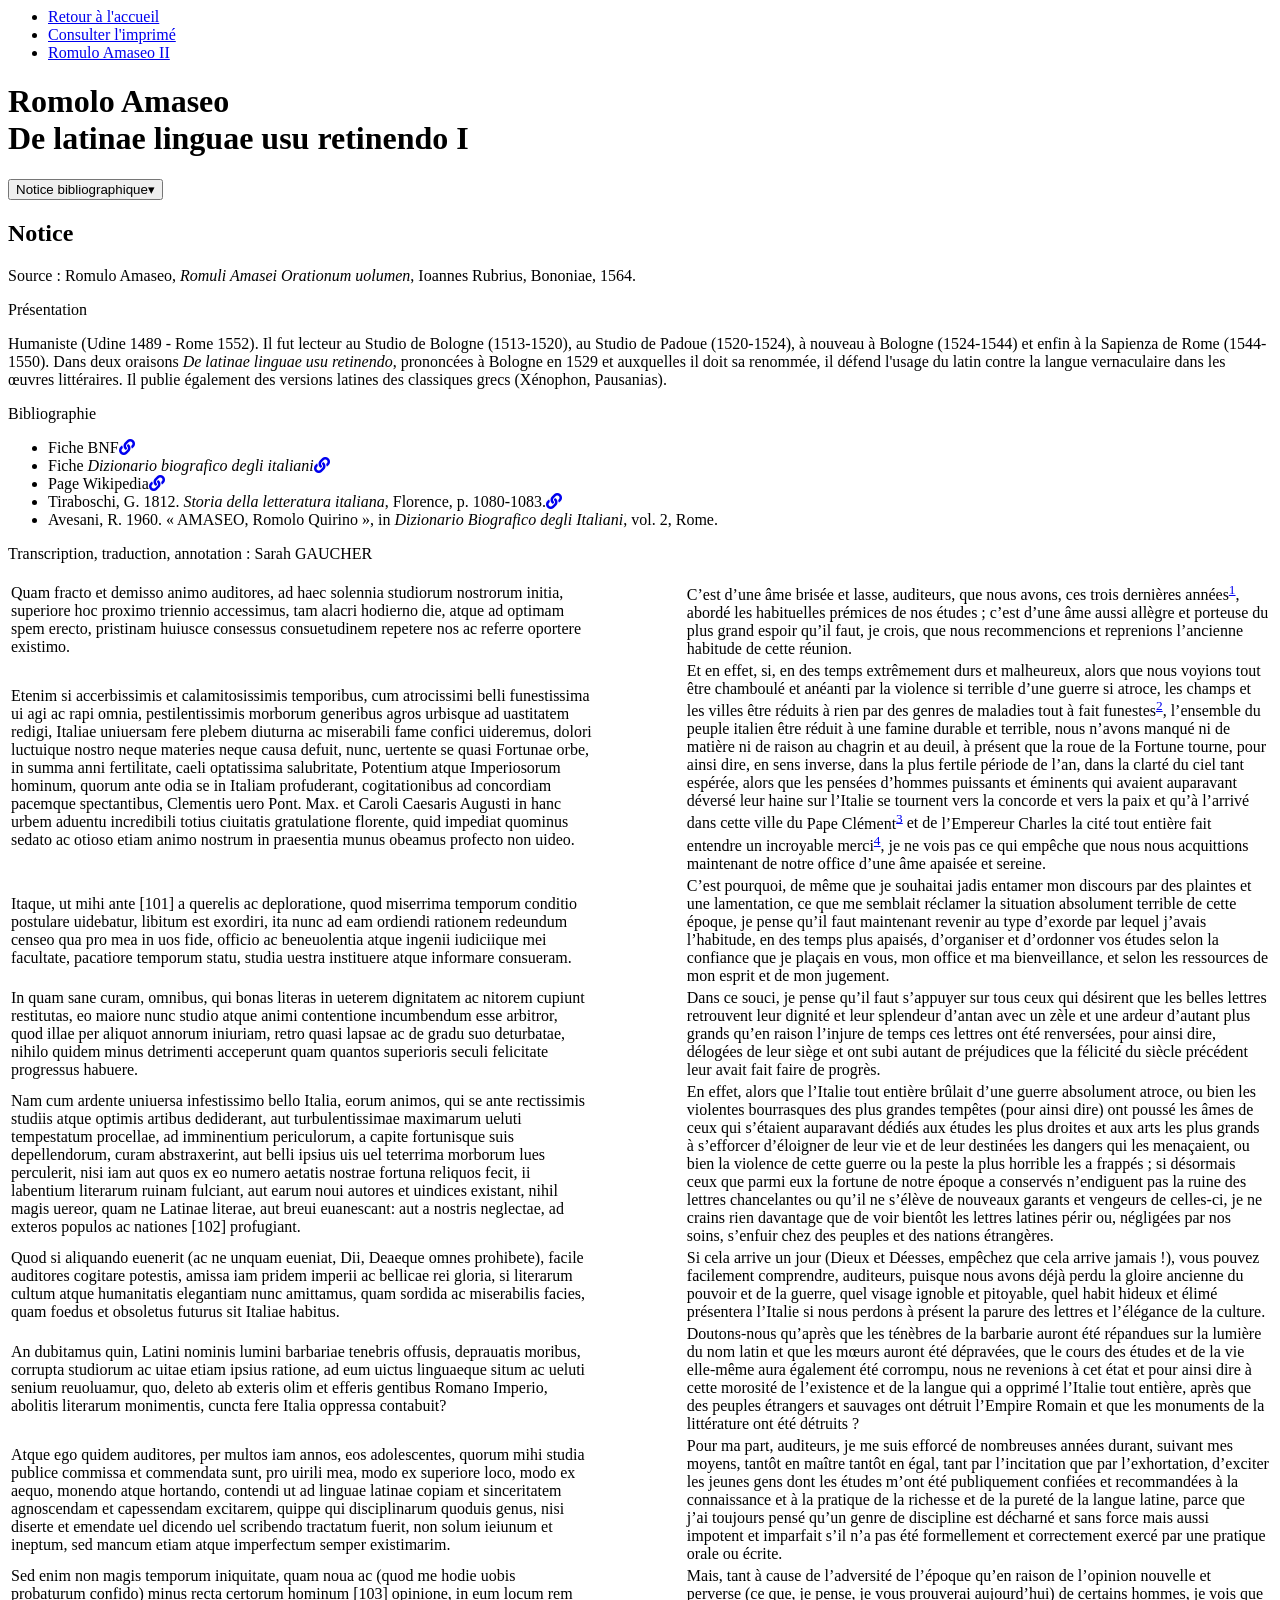
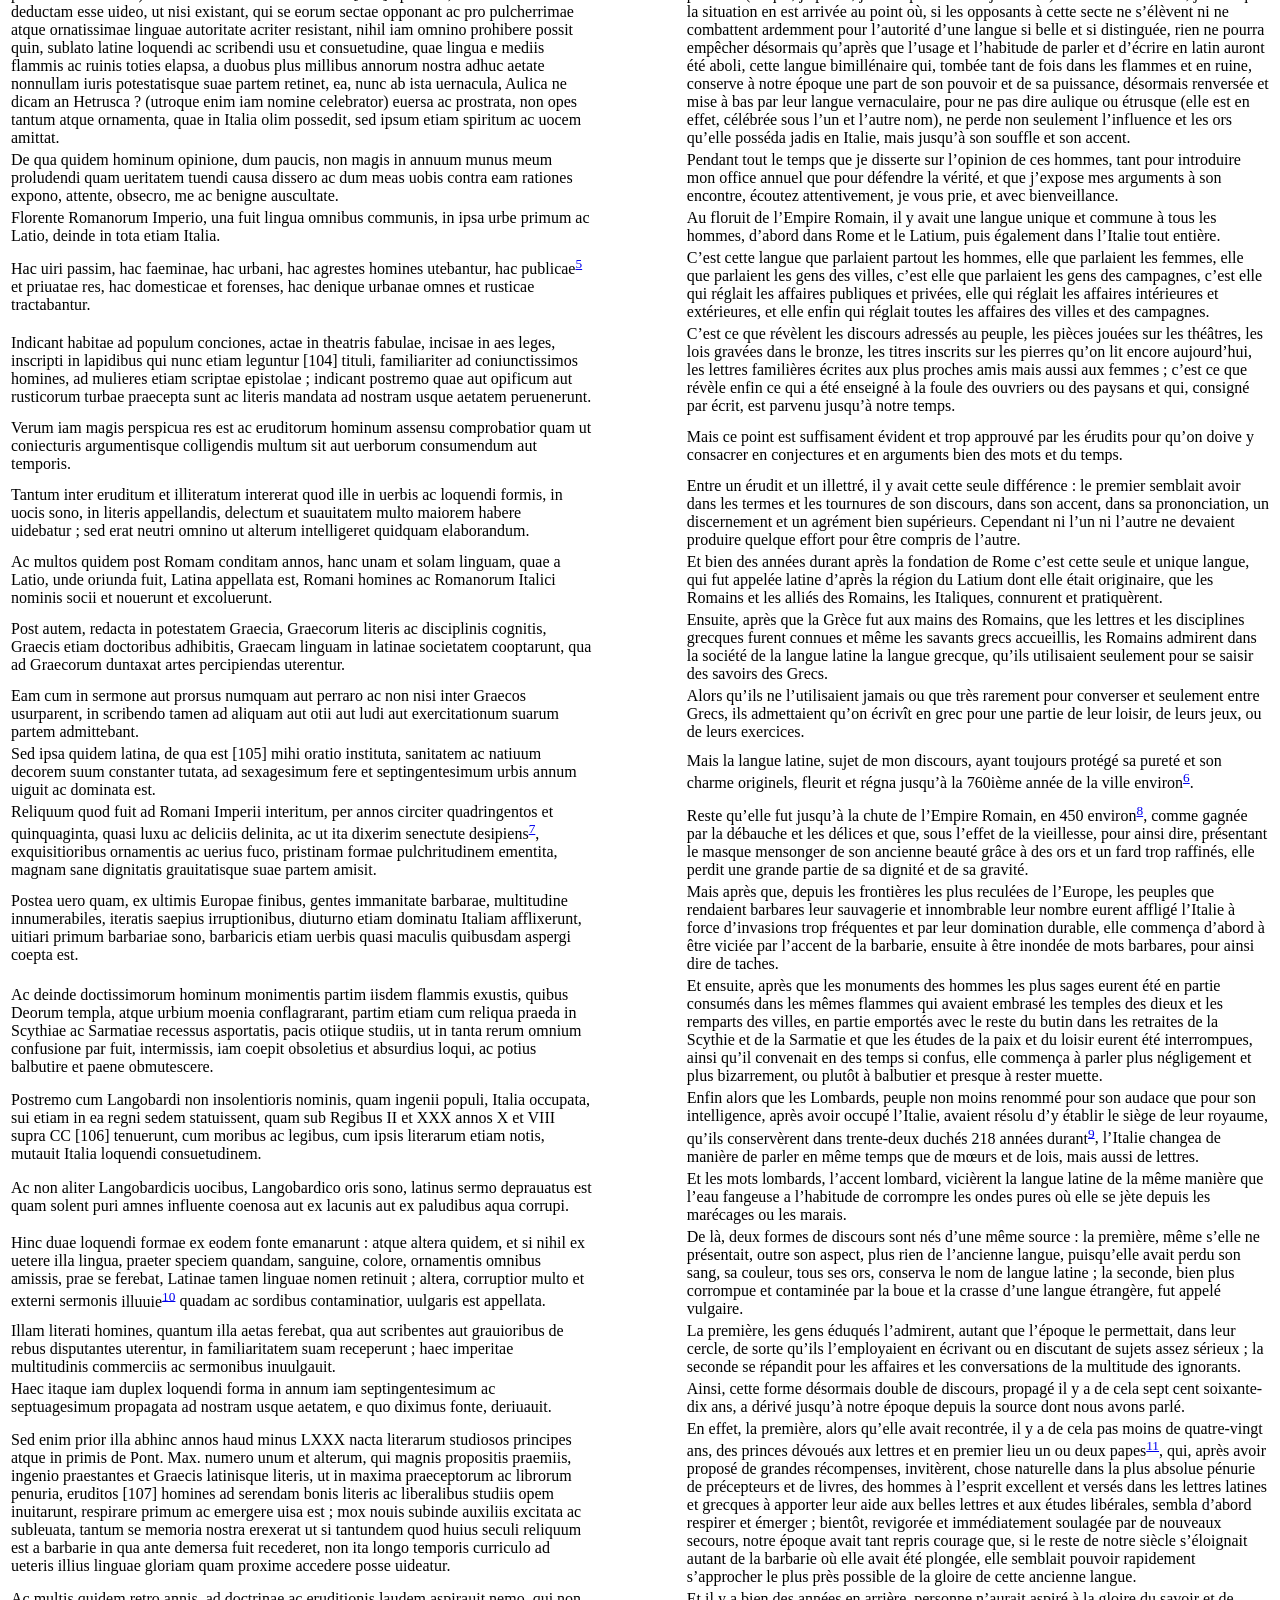
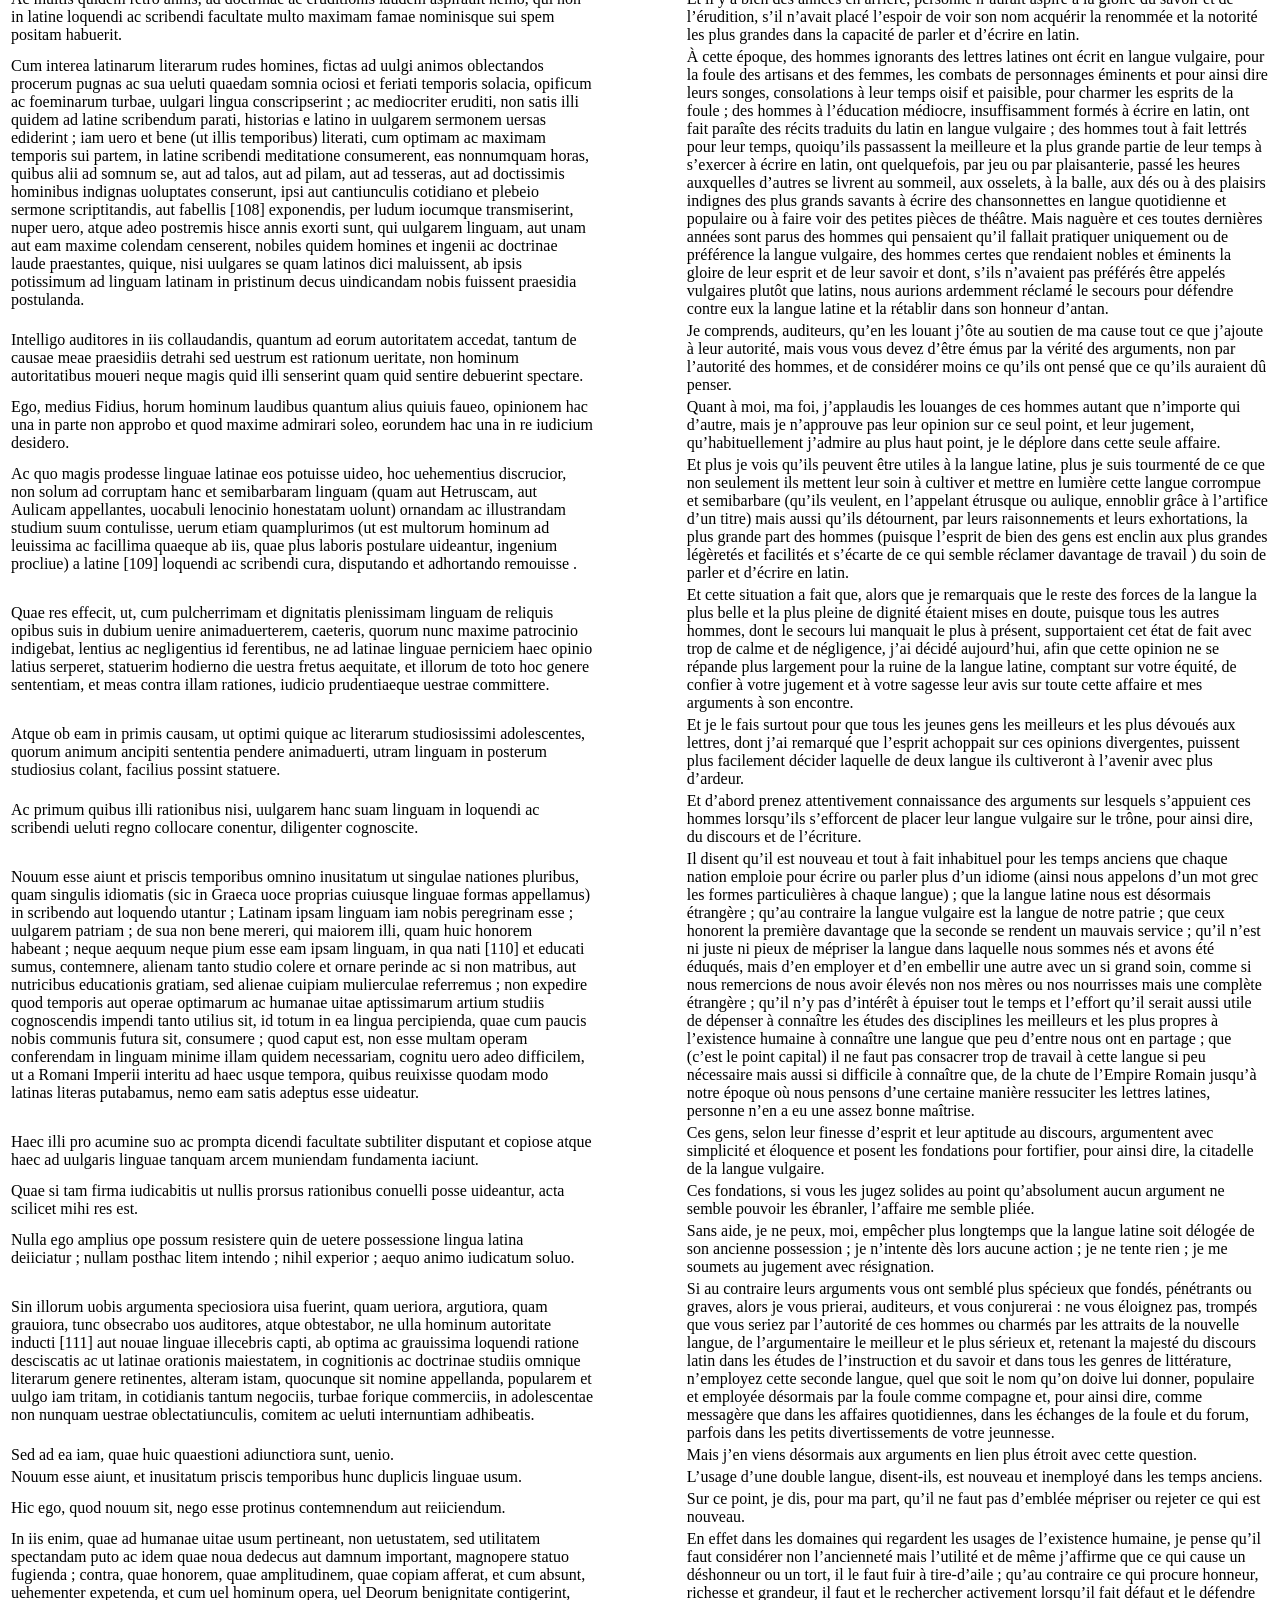
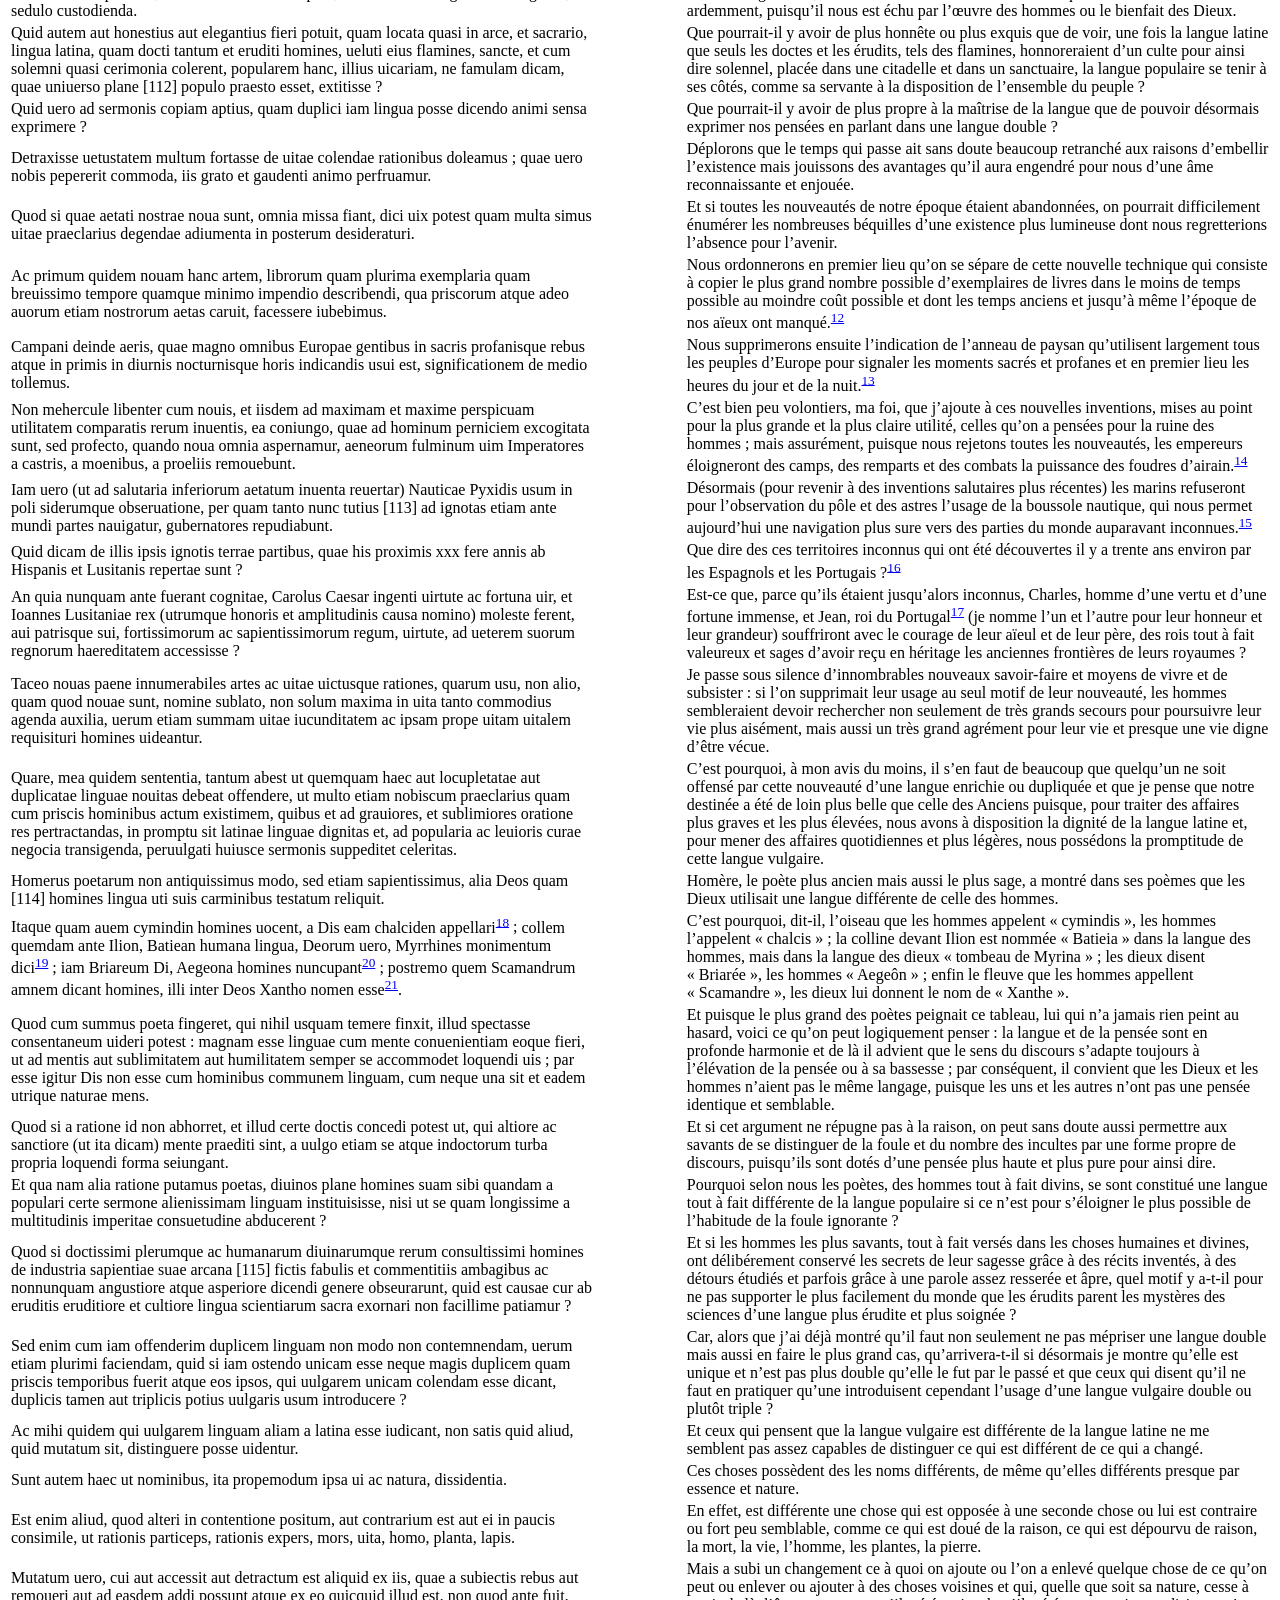
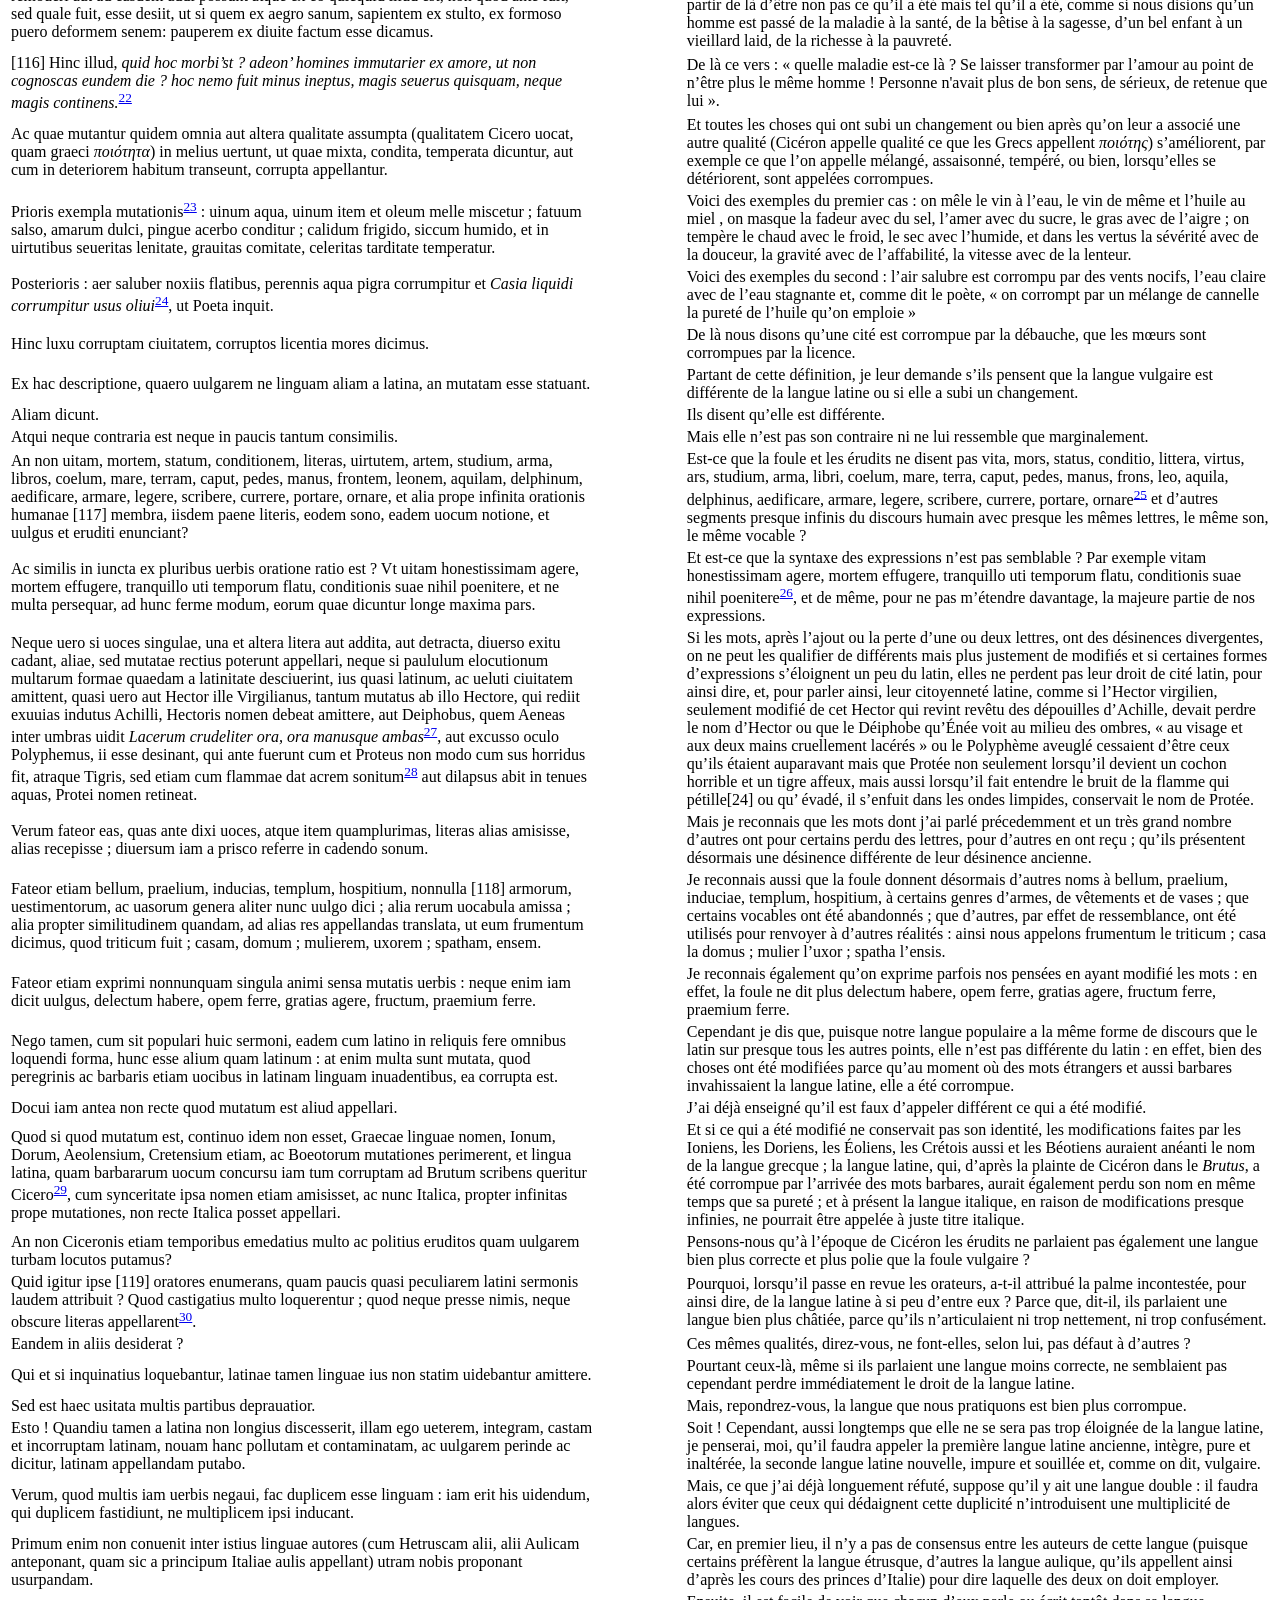
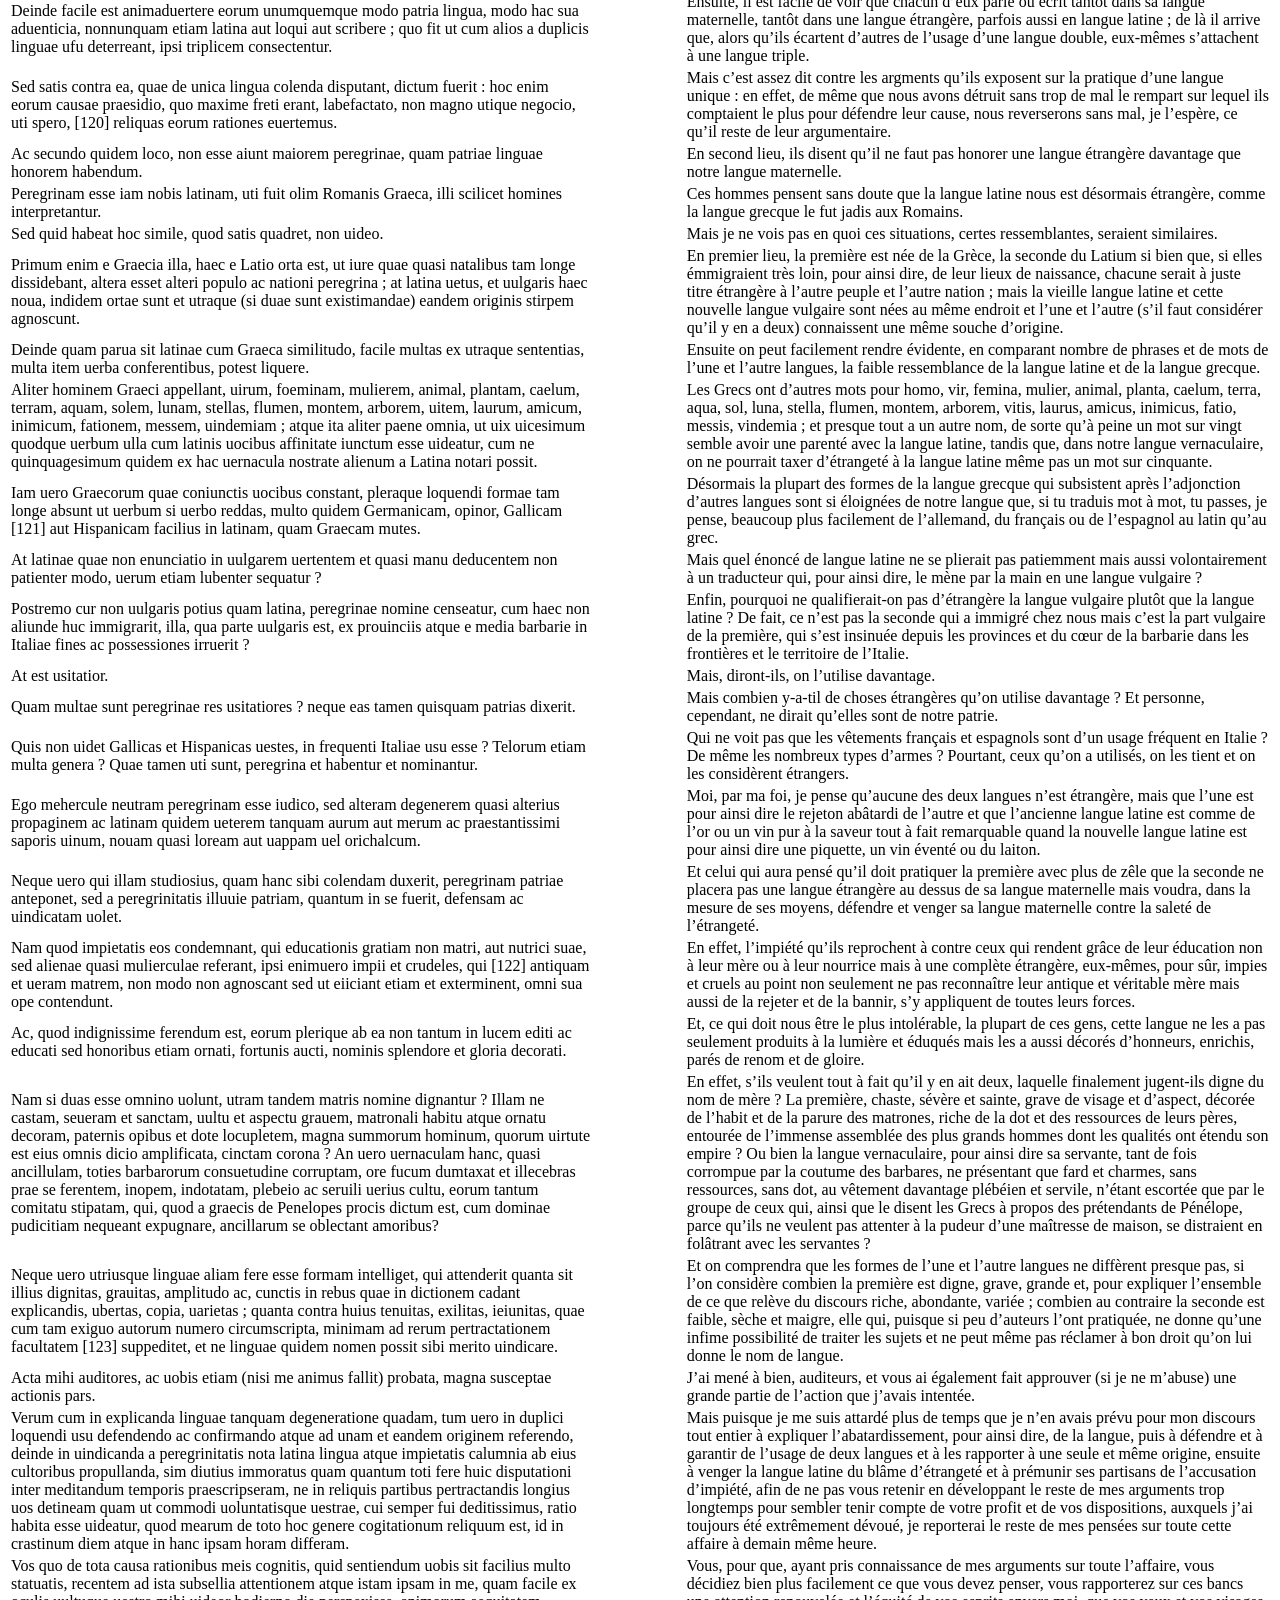
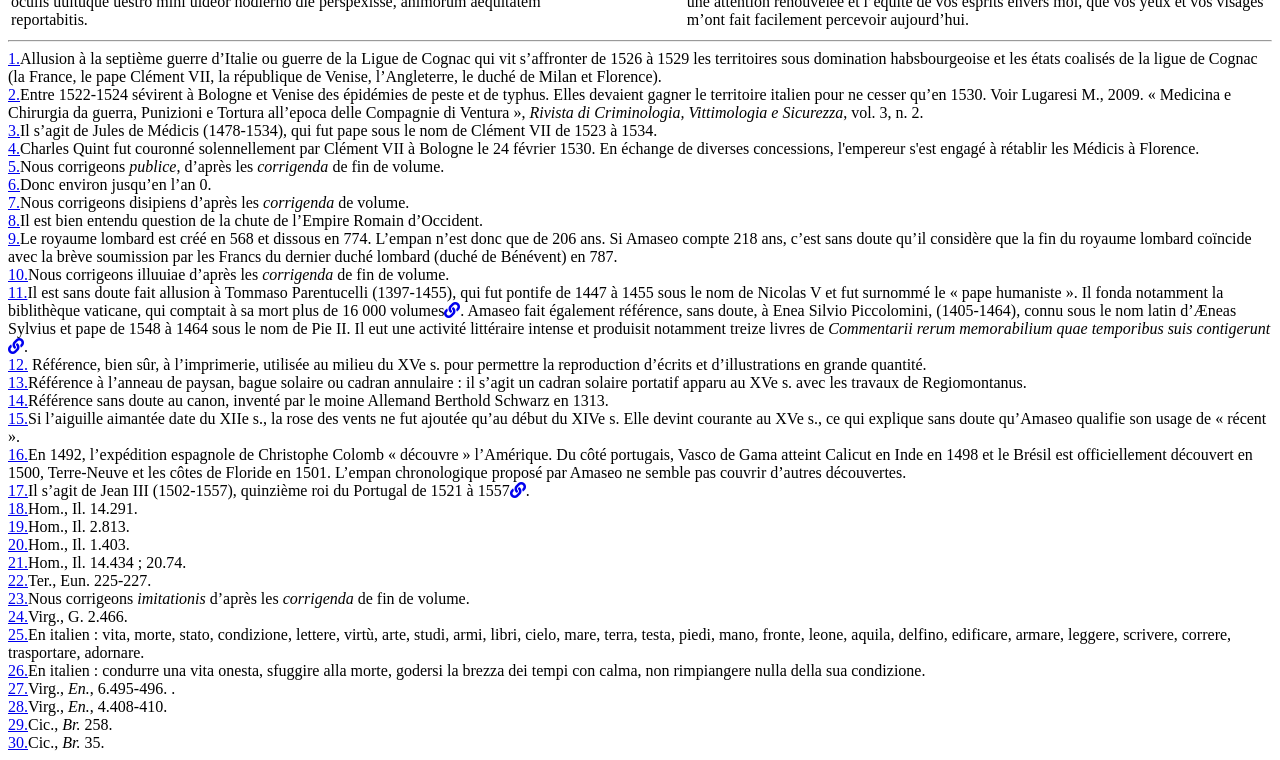
==== html/amaseo_o1.html @ f5838489 "Add files via upload" ====
<html>
   <head>
      <meta name="viewport" content="width=device-width, initial-scale=1">
      <meta http-equiv="Content-Type" content="text/html; charset=UTF-8">
      <link rel="stylesheet" href="https://use.fontawesome.com/releases/v5.14.0/css/all.css" integrity="sha384-HzLeBuhoNPvSl5KYnjx0BT+WB0QEEqLprO+NBkkk5gbc67FTaL7XIGa2w1L0Xbgc" crossorigin="anonymous">
      <link rel="stylesheet" type="text/css" href="testcss15022023.css">
      <title>Romolo Amaseo - De latinae linguae usu retinendo I</title>
   </head>
   <header>
     <nav>
       <ul class="menu">
         <li><a href="./index.html">Retour à l'accueil</a></li>
         <li><a href="https://books.google.fr/books?id=DX5nAAAAcAAJ&printsec=frontcover&source=gbs_book_other_versions_r&redir_esc=y#v=onepage&q&f=false">Consulter l'imprimé</a></li>
         <li><a href="./amaseo_o2_15_02_2023.html">Romulo Amaseo II</a></li>

       </ul>
     </nav>
   </header>
   <body>
      <h1>Romolo Amaseo<br>De latinae linguae usu retinendo I</h1>
            <div id="notice" data-char-num="(~71843 car.)" style="border: 3px solid Moccasin; padding: 3px; margin-left: 7%; margin-right: 7%">
         <h2>Notice</h2>
         <p id="source"><span class="font-weight-bold">Source : </span><span id="bibl_1">Romulo Amaseo, <i>Romuli Amasei Orationum uolumen</i>, Ioannes Rubrius, Bononiae, <span title="1564">1564</span>. </span></p>
         <p id="presentation"><span class="font-weight-bold">Présentation</span><p>Humaniste (Udine 1489 - Rome 1552). Il fut lecteur au Studio de
               Bologne
               (1513-1520), au Studio de Padoue (1520-1524), à nouveau à Bologne (1524-1544) et enfin
               à
               la Sapienza de Rome (1544-1550).
               Dans deux oraisons <i>De latinae linguae usu retinendo</i>, prononcées à Bologne
               en 1529 et auxquelles il doit sa renommée, il défend l'usage du latin contre
               la
               langue vernaculaire dans les œuvres littéraires. Il publie également des versions latines des
               classiques grecs (Xénophon, Pausanias).
             </p>
         </p>
         <p id="bibliographie"><span class="font-weight-bold">Bibliographie</span><ul>
               <li><span id="bibl_2">Fiche BNF<a target="_blank" href="https://catalogue.bnf.fr/ark:/12148/cb102983186"><i class="fas fa-link"></i></a></span></li>
               <li><span id="bibl_3">Fiche <i>Dizionario biografico degli italiani<a target="_blank" href="https://www.treccani.it/enciclopedia/romolo-quirino-amaseo_(Dizionario-Biografico)"><i class="fas fa-link"></i></a></i></span></li>
               <li><span id="bibl_4">Page Wikipedia<a target="_blank" href="https://fr.wikipedia.org/wiki/Romolo_Quirino_Amaseo"><i class="fas fa-link"></i></a></span></li>
               <li><span id="bibl_5">Tiraboschi, G. 1812. <i>Storia della letteratura italiana</i>, Florence, p.
                     1080-1083.<a target="_blank" href="https://books.google.it/books?id=E8M6AAAAMAAJ&amp;pg=PA1480&amp;dq=Romolo+Amasei&amp;as_brr=1#v=onepage&amp;q=Romolo%20Amasei&amp;f=false"><i class="fas fa-link"></i></a></span></li>
               <li><span id="bibl_6">Avesani, R. 1960. « AMASEO, Romolo Quirino », in <i>Dizionario Biografico degli
                        Italiani</i>, vol. 2, Rome.</span></li>
            </ul>
         </p>
         <p id="translation"><span class="font-weight-bold">Transcription, traduction, annotation : </span>Sarah GAUCHER</p>
      </div>
      <div id="texte" style="padding: 20px; margin-left: 7%; margin-right: 7%">
         <table style="border: 3px solid Moccasin; padding: 3px; margin-left: 7%; margin-right: 7%">
            <colgroup>
               <col style="width: 40%;">
               <col style="width: 6%;">
               <col style="width: 40%;">
            </colgroup>
            <tr id="Amaseo1529_o1_1">
               <td style="vertical-align: top; padding: 3px;"> Quam fracto et demisso animo auditores, ad haec
                  solennia studiorum nostrorum initia, superiore hoc proximo triennio accessimus, tam
                  alacri
                  hodierno die, atque ad optimam spem erecto, pristinam huiusce consessus consuetudinem
                  repetere nos ac referre oportere existimo. </td>
               <td style="vertical-align: top; padding: 3px;"></td>
               <td style="vertical-align: top; padding: 3px;"> C’est d’une âme brisée et lasse, auditeurs, que
                  nous avons, <span data-type="segment" data-id="seg_1">ces trois dernières années<sup data-type="note" data-ref="seg_1"><a name="c1" href="#n1">1</a></sup></span>, abordé les habituelles prémices de nos études&nbsp;; c’est d’une âme aussi
                  allègre et porteuse du plus grand espoir qu’il faut, je crois, que nous recommencions
                  et
                  reprenions l’ancienne habitude de cette réunion. </td>
            </tr>
            <tr id="Amaseo1529_o1_2">
               <td style="vertical-align: top; padding: 3px;"> Etenim si accerbissimis et calamitosissimis
                  temporibus, cum atrocissimi belli funestissima ui agi ac rapi omnia, pestilentissimis
                  morborum generibus agros urbisque ad uastitatem redigi, Italiae uniuersam fere plebem
                  diuturna ac miserabili fame confici uideremus, dolori luctuique nostro neque materies
                  neque
                  causa defuit, nunc, uertente se quasi Fortunae orbe, in summa anni fertilitate, caeli
                  optatissima salubritate, Potentium atque Imperiosorum hominum, quorum ante odia se
                  in
                  Italiam profuderant, cogitationibus ad concordiam pacemque spectantibus, Clementis
                  uero
                  Pont. Max. et Caroli Caesaris Augusti in hanc urbem aduentu incredibili totius ciuitatis
                  gratulatione florente, quid impediat quominus sedato ac otioso etiam animo nostrum
                  in
                  praesentia munus obeamus profecto non uideo. </td>
               <td style="vertical-align: top; padding: 3px;"></td>
               <td style="vertical-align: top; padding: 3px;"> Et en effet, si, en des temps extrêmement durs et
                  malheureux, alors que nous voyions tout être chamboulé et anéanti par la violence
                  si
                  terrible d’une guerre si atroce, les champs et les villes être réduits à rien <span data-type="segment" data-id="seg_2">par des
                     genres de maladies tout à fait funestes<sup data-type="note" data-ref="seg_2"><a name="c2" href="#n2">2</a></sup></span>, l’ensemble
                  du peuple italien être réduit à une famine durable et terrible, nous n’avons manqué
                  ni de
                  matière ni de raison au chagrin et au deuil, à présent que la roue de la Fortune tourne,
                  pour ainsi dire, en sens inverse, dans la plus fertile période de l’an, dans la clarté
                  du
                  ciel tant espérée, alors que les pensées d’hommes puissants et éminents qui avaient
                  auparavant déversé leur haine sur l’Italie se tournent vers la concorde et vers la
                  paix et
                  qu’à l’arrivé dans cette ville du <span data-type="segment" data-id="seg_3">Pape Clément<sup data-type="note" data-ref="seg_3"><a name="c3" href="#n3">3</a></sup></span> et de
                  <span data-type="segment" data-id="seg_4">l’Empereur Charles la cité tout entière fait entendre un incroyable
                     merci<sup data-type="note" data-ref="seg_4"><a name="c4" href="#n4">4</a></sup></span>, je ne vois pas ce qui empêche que nous nous
                  acquittions maintenant de notre office d’une âme apaisée et sereine. </td>
            </tr>
            <tr id="Amaseo1529_o1_3">
               <td style="vertical-align: top; padding: 3px;"> Itaque, ut mihi ante [101] a querelis ac
                  deploratione, quod miserrima temporum conditio postulare uidebatur, libitum est exordiri,
                  ita nunc ad eam ordiendi rationem redeundum censeo qua pro mea in uos fide, officio
                  ac
                  beneuolentia atque ingenii iudiciique mei facultate, pacatiore temporum statu, studia
                  uestra
                  instituere atque informare consueram. </td>
               <td style="vertical-align: top; padding: 3px;"></td>
               <td style="vertical-align: top; padding: 3px;"> C’est pourquoi, de même que je souhaitai jadis
                  entamer mon discours par des plaintes et une lamentation, ce que me semblait réclamer
                  la
                  situation absolument terrible de cette époque, je pense qu’il faut maintenant revenir
                  au
                  type d’exorde par lequel j’avais l’habitude, en des temps plus apaisés, d’organiser
                  et
                  d’ordonner vos études selon la confiance que je plaçais en vous, mon office et ma
                  bienveillance, et selon les ressources de mon esprit et de mon jugement. </td>
            </tr>
            <tr id="Amaseo1529_o1_4">
               <td style="vertical-align: top; padding: 3px;"> In quam sane curam, omnibus, qui bonas literas in
                  ueterem dignitatem ac nitorem cupiunt restitutas, eo maiore nunc studio atque animi
                  contentione incumbendum esse arbitror, quod illae per aliquot annorum iniuriam, retro
                  quasi
                  lapsae ac de gradu suo deturbatae, nihilo quidem minus detrimenti acceperunt quam
                  quantos
                  superioris seculi felicitate progressus habuere. </td>
               <td style="vertical-align: top; padding: 3px;"></td>
               <td style="vertical-align: top; padding: 3px;"> Dans ce souci, je pense qu’il faut s’appuyer sur
                  tous ceux qui désirent que les belles lettres retrouvent leur dignité et leur splendeur
                  d’antan avec un zèle et une ardeur d’autant plus grands qu’en raison l’injure de temps
                  ces
                  lettres ont été renversées, pour ainsi dire, délogées de leur siège et ont subi autant
                  de
                  préjudices que la félicité du siècle précédent leur avait fait faire de progrès. </td>
            </tr>
            <tr id="Amaseo1529_o1_5">
               <td style="vertical-align: top; padding: 3px;"> Nam cum ardente uniuersa infestissimo bello Italia,
                  eorum animos, qui se ante rectissimis studiis atque optimis artibus dediderant, aut
                  turbulentissimae maximarum ueluti tempestatum procellae, ad imminentium periculorum,
                  a
                  capite fortunisque suis depellendorum, curam abstraxerint, aut belli ipsius uis uel
                  teterrima morborum lues perculerit, nisi iam aut quos ex eo numero aetatis nostrae
                  fortuna
                  reliquos fecit, ii labentium literarum ruinam fulciant, aut earum noui autores et
                  uindices
                  existant, nihil magis uereor, quam ne Latinae literae, aut breui euanescant: aut a
                  nostris
                  neglectae, ad exteros populos ac nationes [102] profugiant. </td>
               <td style="vertical-align: top; padding: 3px;"></td>
               <td style="vertical-align: top; padding: 3px;"> En effet, alors que l’Italie tout entière brûlait
                  d’une guerre absolument atroce, ou bien les violentes bourrasques des plus grandes
                  tempêtes
                  (pour ainsi dire) ont poussé les âmes de ceux qui s’étaient auparavant dédiés aux
                  études les
                  plus droites et aux arts les plus grands à s’efforcer d’éloigner de leur vie et de
                  leur
                  destinées les dangers qui les menaçaient, ou bien la violence de cette guerre ou la
                  peste la
                  plus horrible les a frappés&nbsp;; si désormais ceux que parmi eux la fortune de notre
                  époque a
                  conservés n’endiguent pas la ruine des lettres chancelantes ou qu’il ne s’élève de
                  nouveaux
                  garants et vengeurs de celles-ci, je ne crains rien davantage que de voir bientôt
                  les
                  lettres latines périr ou, négligées par nos soins, s’enfuir chez des peuples et des
                  nations
                  étrangères. </td>
            </tr>
            <tr id="Amaseo1529_o1_6">
               <td style="vertical-align: top; padding: 3px;"> Quod si aliquando euenerit (ac ne unquam eueniat,
                  Dii, Deaeque omnes prohibete), facile auditores cogitare potestis, amissa iam pridem
                  imperii
                  ac bellicae rei gloria, si literarum cultum atque humanitatis elegantiam nunc amittamus,
                  quam sordida ac miserabilis facies, quam foedus et obsoletus futurus sit Italiae habitus.
                  </td>
               <td style="vertical-align: top; padding: 3px;"></td>
               <td style="vertical-align: top; padding: 3px;"> Si cela arrive un jour (Dieux et Déesses, empêchez
                  que cela arrive jamais&nbsp;!), vous pouvez facilement comprendre, auditeurs, puisque nous
                  avons
                  déjà perdu la gloire ancienne du pouvoir et de la guerre, quel visage ignoble et pitoyable,
                  quel habit hideux et élimé présentera l’Italie si nous perdons à présent la parure
                  des
                  lettres et l’élégance de la culture. </td>
            </tr>
            <tr id="Amaseo1529_o1_7">
               <td style="vertical-align: top; padding: 3px;"> An dubitamus quin, Latini nominis lumini barbariae
                  tenebris offusis, deprauatis moribus, corrupta studiorum ac uitae etiam ipsius ratione,
                  ad
                  eum uictus linguaeque situm ac ueluti senium reuoluamur, quo, deleto ab exteris olim
                  et
                  efferis gentibus Romano Imperio, abolitis literarum monimentis, cuncta fere Italia
                  oppressa
                  contabuit? </td>
               <td style="vertical-align: top; padding: 3px;"></td>
               <td style="vertical-align: top; padding: 3px;"> Doutons-nous qu’après que les ténèbres de la
                  barbarie auront été répandues sur la lumière du nom latin et que les mœurs auront
                  été
                  dépravées, que le cours des études et de la vie elle-même aura également été corrompu,
                  nous
                  ne revenions à cet état et pour ainsi dire à cette morosité de l’existence et de la
                  langue
                  qui a opprimé l’Italie tout entière, après que des peuples étrangers et sauvages ont
                  détruit
                  l’Empire Romain et que les monuments de la littérature ont été détruits&nbsp;? </td>
            </tr>
            <tr id="Amaseo1529_o1_8">
               <td style="vertical-align: top; padding: 3px;"> Atque ego quidem auditores, per multos iam annos,
                  eos adolescentes, quorum mihi studia publice commissa et commendata sunt, pro uirili
                  mea,
                  modo ex superiore loco, modo ex aequo, monendo atque hortando, contendi ut ad linguae
                  latinae copiam et sinceritatem agnoscendam et capessendam excitarem, quippe qui
                  disciplinarum quoduis genus, nisi diserte et emendate uel dicendo uel scribendo tractatum
                  fuerit, non solum ieiunum et ineptum, sed mancum etiam atque imperfectum semper existimarim.
                  </td>
               <td style="vertical-align: top; padding: 3px;"></td>
               <td style="vertical-align: top; padding: 3px;"> Pour ma part, auditeurs, je me suis efforcé de
                  nombreuses années durant, suivant mes moyens, tantôt en maître tantôt en égal, tant
                  par
                  l’incitation que par l’exhortation, d’exciter les jeunes gens dont les études m’ont
                  été
                  publiquement confiées et recommandées à la connaissance et à la pratique de la richesse
                  et
                  de la pureté de la langue latine, parce que j’ai toujours pensé qu’un genre de discipline
                  est décharné et sans force mais aussi impotent et imparfait s’il n’a pas été formellement
                  et
                  correctement exercé par une pratique orale ou écrite. </td>
            </tr>
            <tr id="Amaseo1529_o1_9">
               <td style="vertical-align: top; padding: 3px;"> Sed enim non magis temporum iniquitate, quam noua ac
                  (quod me hodie uobis probaturum confido) minus recta certorum hominum [103] opinione,
                  in eum
                  locum rem deductam esse uideo, ut nisi existant, qui se eorum sectae opponant ac pro
                  pulcherrimae atque ornatissimae linguae autoritate acriter resistant, nihil iam omnino
                  prohibere possit quin, sublato latine loquendi ac scribendi usu et consuetudine, quae
                  lingua
                  e mediis flammis ac ruinis toties elapsa, a duobus plus millibus annorum nostra adhuc
                  aetate
                  nonnullam iuris potestatisque suae partem retinet, ea, nunc ab ista uernacula, Aulica
                  ne
                  dicam an Hetrusca&nbsp;? (utroque enim iam nomine celebrator) euersa ac prostrata, non
                  opes
                  tantum atque ornamenta, quae in Italia olim possedit, sed ipsum etiam spiritum ac
                  uocem
                  amittat. </td>
               <td style="vertical-align: top; padding: 3px;"></td>
               <td style="vertical-align: top; padding: 3px;"> Mais, tant à cause de l’adversité de l’époque
                  qu’en raison de l’opinion nouvelle et perverse (ce que, je pense, je vous prouverai
                  aujourd’hui) de certains hommes, je vois que la situation en est arrivée au point
                  où, si les
                  opposants à cette secte ne s’élèvent ni ne combattent ardemment pour l’autorité d’une
                  langue
                  si belle et si distinguée, rien ne pourra empêcher désormais qu’après que l’usage
                  et
                  l’habitude de parler et d’écrire en latin auront été aboli, cette langue bimillénaire
                  qui,
                  tombée tant de fois dans les flammes et en ruine, conserve à notre époque une part
                  de son
                  pouvoir et de sa puissance, désormais renversée et mise à bas par leur langue vernaculaire,
                  pour ne pas dire aulique ou étrusque (elle est en effet, célébrée sous l’un et l’autre
                  nom),
                  ne perde non seulement l’influence et les ors qu’elle posséda jadis en Italie, mais
                  jusqu’à
                  son souffle et son accent. </td>
            </tr>
            <tr id="Amaseo1529_o1_10">
               <td style="vertical-align: top; padding: 3px;"> De qua quidem hominum opinione, dum paucis, non
                  magis in annuum munus meum proludendi quam ueritatem tuendi causa dissero ac dum meas
                  uobis
                  contra eam rationes expono, attente, obsecro, me ac benigne auscultate. </td>
               <td style="vertical-align: top; padding: 3px;"></td>
               <td style="vertical-align: top; padding: 3px;"> Pendant tout le temps que je disserte sur
                  l’opinion de ces hommes, tant pour introduire mon office annuel que pour défendre
                  la vérité,
                  et que j’expose mes arguments à son encontre, écoutez attentivement, je vous prie,
                  et avec
                  bienveillance. </td>
            </tr>
            <tr id="Amaseo1529_o1_11">
               <td style="vertical-align: top; padding: 3px;"> Florente Romanorum Imperio, una fuit lingua omnibus
                  communis, in ipsa urbe primum ac Latio, deinde in tota etiam Italia. </td>
               <td style="vertical-align: top; padding: 3px;"></td>
               <td style="vertical-align: top; padding: 3px;"> Au floruit de l’Empire Romain, il y avait une
                  langue unique et commune à tous les hommes, d’abord dans Rome et le Latium, puis également
                  dans l’Italie tout entière. </td>
            </tr>
            <tr id="Amaseo1529_o1_12">
               <td style="vertical-align: top; padding: 3px;"> Hac uiri passim, hac faeminae, hac urbani, hac
                  agrestes homines utebantur, hac <span data-type="segment" data-id="seg_5">publicae<sup data-type="note" data-ref="seg_5"><a name="c5" href="#n5">5</a></sup></span> et
                  priuatae res, hac domesticae et forenses, hac denique urbanae omnes et rusticae
                  tractabantur. </td>
               <td style="vertical-align: top; padding: 3px;"></td>
               <td style="vertical-align: top; padding: 3px;"> C’est cette langue que parlaient partout les
                  hommes, elle que parlaient les femmes, elle que parlaient les gens des villes, c’est
                  elle
                  que parlaient les gens des campagnes, c’est elle qui réglait les affaires publiques
                  et
                  privées, elle qui réglait les affaires intérieures et extérieures, et elle enfin qui
                  réglait
                  toutes les affaires des villes et des campagnes. </td>
            </tr>
            <tr id="Amaseo1529_o1_13">
               <td style="vertical-align: top; padding: 3px;"> Indicant habitae ad populum conciones, actae in
                  theatris fabulae, incisae in aes leges, inscripti in lapidibus qui nunc etiam leguntur
                  [104]
                  tituli, familiariter ad coniunctissimos homines, ad mulieres etiam scriptae epistolae&nbsp;;
                  indicant postremo quae aut opificum aut rusticorum turbae praecepta sunt ac literis
                  mandata
                  ad nostram usque aetatem peruenerunt. </td>
               <td style="vertical-align: top; padding: 3px;"></td>
               <td style="vertical-align: top; padding: 3px;"> C’est ce que révèlent les discours adressés au
                  peuple, les pièces jouées sur les théâtres, les lois gravées dans le bronze, les titres
                  inscrits sur les pierres qu’on lit encore aujourd’hui, les lettres familières écrites
                  aux
                  plus proches amis mais aussi aux femmes&nbsp;; c’est ce que révèle enfin ce qui a été enseigné
                  à
                  la foule des ouvriers ou des paysans et qui, consigné par écrit, est parvenu jusqu’à
                  notre
                  temps. </td>
            </tr>
            <tr id="Amaseo1529_o1_14">
               <td style="vertical-align: top; padding: 3px;"> Verum iam magis perspicua res est ac eruditorum
                  hominum assensu comprobatior quam ut coniecturis argumentisque colligendis multum
                  sit aut
                  uerborum consumendum aut temporis. </td>
               <td style="vertical-align: top; padding: 3px;"></td>
               <td style="vertical-align: top; padding: 3px;"> Mais ce point est suffisament évident et trop
                  approuvé par les érudits pour qu’on doive y consacrer en conjectures et en arguments
                  bien
                  des mots et du temps. </td>
            </tr>
            <tr id="Amaseo1529_o1_15">
               <td style="vertical-align: top; padding: 3px;"> Tantum inter eruditum et illiteratum intererat quod
                  ille in uerbis ac loquendi formis, in uocis sono, in literis appellandis, delectum
                  et
                  suauitatem multo maiorem habere uidebatur&nbsp;; sed erat neutri omnino ut alterum intelligeret
                  quidquam elaborandum. </td>
               <td style="vertical-align: top; padding: 3px;"></td>
               <td style="vertical-align: top; padding: 3px;"> Entre un érudit et un illettré, il y avait cette
                  seule différence&nbsp;: le premier semblait avoir dans les termes et les tournures de son
                  discours, dans son accent, dans sa prononciation, un discernement et un agrément bien
                  supérieurs. Cependant ni l’un ni l’autre ne devaient produire quelque effort pour
                  être
                  compris de l’autre. </td>
            </tr>
            <tr id="Amaseo1529_o1_16">
               <td style="vertical-align: top; padding: 3px;"> Ac multos quidem post Romam conditam annos, hanc
                  unam et solam linguam, quae a Latio, unde oriunda fuit, Latina appellata est, Romani
                  homines
                  ac Romanorum Italici nominis socii et nouerunt et excoluerunt. </td>
               <td style="vertical-align: top; padding: 3px;"></td>
               <td style="vertical-align: top; padding: 3px;"> Et bien des années durant après la fondation de
                  Rome c’est cette seule et unique langue, qui fut appelée latine d’après la région
                  du Latium
                  dont elle était originaire, que les Romains et les alliés des Romains, les Italiques,
                  connurent et pratiquèrent. </td>
            </tr>
            <tr id="Amaseo1529_o1_17">
               <td style="vertical-align: top; padding: 3px;"> Post autem, redacta in potestatem Graecia,
                  Graecorum literis ac disciplinis cognitis, Graecis etiam doctoribus adhibitis, Graecam
                  linguam in latinae societatem cooptarunt, qua ad Graecorum duntaxat artes percipiendas
                  uterentur. </td>
               <td style="vertical-align: top; padding: 3px;"></td>
               <td style="vertical-align: top; padding: 3px;"> Ensuite, après que la Grèce fut aux mains des
                  Romains, que les lettres et les disciplines grecques furent connues et même les savants
                  grecs accueillis, les Romains admirent dans la société de la langue latine la langue
                  grecque, qu’ils utilisaient seulement pour se saisir des savoirs des Grecs. </td>
            </tr>
            <tr id="Amaseo1529_o1_18">
               <td style="vertical-align: top; padding: 3px;"> Eam cum in sermone aut prorsus numquam aut perraro
                  ac non nisi inter Graecos usurparent, in scribendo tamen ad aliquam aut otii aut ludi
                  aut
                  exercitationum suarum partem admittebant. </td>
               <td style="vertical-align: top; padding: 3px;"></td>
               <td style="vertical-align: top; padding: 3px;"> Alors qu’ils ne l’utilisaient jamais ou que très
                  rarement pour converser et seulement entre Grecs, ils admettaient qu’on écrivît en
                  grec pour
                  une partie de leur loisir, de leurs jeux, ou de leurs exercices. </td>
            </tr>
            <tr id="Amaseo1529_o1_19">
               <td style="vertical-align: top; padding: 3px;"> Sed ipsa quidem latina, de qua est [105] mihi
                  oratio instituta, sanitatem ac natiuum decorem suum constanter tutata, ad sexagesimum
                  fere
                  et septingentesimum urbis annum uiguit ac dominata est. </td>
               <td style="vertical-align: top; padding: 3px;"></td>
               <td style="vertical-align: top; padding: 3px;"> Mais la langue latine, sujet de mon discours,
                  ayant toujours protégé sa pureté et son charme originels, fleurit et régna jusqu’à
                  <span data-type="segment" data-id="seg_6">la
                     760ième année de la ville environ<sup data-type="note" data-ref="seg_6"><a name="c6" href="#n6">6</a></sup></span>.</td>
            </tr>
            <tr id="Amaseo1529_o1_20">
               <td style="vertical-align: top; padding: 3px;"> Reliquum quod fuit ad Romani Imperii interitum, per
                  annos circiter quadringentos et quinquaginta, quasi luxu ac deliciis delinita, ac
                  ut ita
                  dixerim senectute <span data-type="segment" data-id="seg_7">desipiens<sup data-type="note" data-ref="seg_7"><a name="c7" href="#n7">7</a></sup></span>, exquisitioribus ornamentis ac uerius fuco, pristinam formae
                  pulchritudinem ementita, magnam sane dignitatis grauitatisque suae partem amisit.
                  </td>
               <td style="vertical-align: top; padding: 3px;"></td>
               <td style="vertical-align: top; padding: 3px;"> Reste qu’elle fut jusqu’à <span data-type="segment" data-id="seg_8">la chute de
                     l’Empire Romain, en 450 environ<sup data-type="note" data-ref="seg_8"><a name="c8" href="#n8">8</a></sup></span>, comme gagnée par la débauche et les délices et que,
                  sous l’effet de la vieillesse, pour ainsi dire, présentant le masque mensonger de
                  son
                  ancienne beauté grâce à des ors et un fard trop raffinés, elle perdit une grande partie
                  de
                  sa dignité et de sa gravité. </td>
            </tr>
            <tr id="Amaseo1529_o1_21">
               <td style="vertical-align: top; padding: 3px;"> Postea uero quam, ex ultimis Europae finibus,
                  gentes immanitate barbarae, multitudine innumerabiles, iteratis saepius irruptionibus,
                  diuturno etiam dominatu Italiam afflixerunt, uitiari primum barbariae sono, barbaricis
                  etiam
                  uerbis quasi maculis quibusdam aspergi coepta est. </td>
               <td style="vertical-align: top; padding: 3px;"></td>
               <td style="vertical-align: top; padding: 3px;"> Mais après que, depuis les frontières les plus
                  reculées de l’Europe, les peuples que rendaient barbares leur sauvagerie et innombrable
                  leur
                  nombre eurent affligé l’Italie à force d’invasions trop fréquentes et par leur domination
                  durable, elle commença d’abord à être viciée par l’accent de la barbarie, ensuite
                  à être
                  inondée de mots barbares, pour ainsi dire de taches. </td>
            </tr>
            <tr id="Amaseo1529_o1_22">
               <td style="vertical-align: top; padding: 3px;"> Ac deinde doctissimorum hominum monimentis partim
                  iisdem flammis exustis, quibus Deorum templa, atque urbium moenia conflagrarant, partim
                  etiam cum reliqua praeda in Scythiae ac Sarmatiae recessus asportatis, pacis otiique
                  studiis, ut in tanta rerum omnium confusione par fuit, intermissis, iam coepit obsoletius
                  et
                  absurdius loqui, ac potius balbutire et paene obmutescere. </td>
               <td style="vertical-align: top; padding: 3px;"></td>
               <td style="vertical-align: top; padding: 3px;"> Et ensuite, après que les monuments des hommes
                  les plus sages eurent été en partie consumés dans les mêmes flammes qui avaient embrasé
                  les
                  temples des dieux et les remparts des villes, en partie emportés avec le reste du
                  butin dans
                  les retraites de la Scythie et de la Sarmatie et que les études de la paix et du loisir
                  eurent été interrompues, ainsi qu’il convenait en des temps si confus, elle commença
                  à
                  parler plus négligement et plus bizarrement, ou plutôt à balbutier et presque à rester
                  muette. </td>
            </tr>
            <tr id="Amaseo1529_o1_23">
               <td style="vertical-align: top; padding: 3px;"> Postremo cum Langobardi non insolentioris nominis,
                  quam ingenii populi, Italia occupata, sui etiam in ea regni sedem statuissent, quam
                  sub
                  Regibus II et XXX annos X et VIII supra CC [106] tenuerunt, cum moribus ac legibus,
                  cum
                  ipsis literarum etiam notis, mutauit Italia loquendi consuetudinem. </td>
               <td style="vertical-align: top; padding: 3px;"></td>
               <td style="vertical-align: top; padding: 3px;"> Enfin alors que les Lombards, peuple non moins
                  renommé pour son audace que pour son intelligence, après avoir occupé l’Italie, avaient
                  résolu d’y établir le siège de leur royaume, <span data-type="segment" data-id="seg_9">qu’ils conservèrent dans trente-deux
                     duchés 218 années durant<sup data-type="note" data-ref="seg_9"><a name="c9" href="#n9">9</a></sup></span>, l’Italie changea de
                  manière de parler en même temps que de mœurs et de lois, mais aussi de lettres. </td>
            </tr>
            <tr id="Amaseo1529_o1_24">
               <td style="vertical-align: top; padding: 3px;"> Ac non aliter Langobardicis uocibus, Langobardico
                  oris sono, latinus sermo deprauatus est quam solent puri amnes influente coenosa aut
                  ex
                  lacunis aut ex paludibus aqua corrupi. </td>
               <td style="vertical-align: top; padding: 3px;"></td>
               <td style="vertical-align: top; padding: 3px;"> Et les mots lombards, l’accent lombard, vicièrent
                  la langue latine de la même manière que l’eau fangeuse a l’habitude de corrompre les
                  ondes
                  pures où elle se jète depuis les marécages ou les marais. </td>
            </tr>
            <tr id="Amaseo1529_o1_25">
               <td style="vertical-align: top; padding: 3px;"> Hinc duae loquendi formae ex eodem fonte
                  emanarunt&nbsp;: atque altera quidem, et si nihil ex uetere illa lingua, praeter speciem
                  quandam,
                  sanguine, colore, ornamentis omnibus amissis, prae se ferebat, Latinae tamen linguae
                  nomen
                  retinuit&nbsp;; altera, corruptior multo et externi sermonis <span data-type="segment" data-id="seg_10">illuuie<sup data-type="note" data-ref="seg_10"><a name="c10" href="#n10">10</a></sup></span> quadam ac sordibus
                  contaminatior, uulgaris est appellata. </td>
               <td style="vertical-align: top; padding: 3px;"></td>
               <td style="vertical-align: top; padding: 3px;"> De là, deux formes de discours sont nés d’une
                  même source&nbsp;: la première, même s’elle ne présentait, outre son aspect, plus rien
                  de
                  l’ancienne langue, puisqu’elle avait perdu son sang, sa couleur, tous ses ors, conserva
                  le
                  nom de langue latine&nbsp;; la seconde, bien plus corrompue et contaminée par la boue et
                  la
                  crasse d’une langue étrangère, fut appelé vulgaire. </td>
            </tr>
            <tr id="Amaseo1529_o1_26">
               <td style="vertical-align: top; padding: 3px;"> Illam literati homines, quantum illa aetas ferebat,
                  qua aut scribentes aut grauioribus de rebus disputantes uterentur, in familiaritatem
                  suam
                  receperunt&nbsp;; haec imperitae multitudinis commerciis ac sermonibus inuulgauit. </td>
               <td style="vertical-align: top; padding: 3px;"></td>
               <td style="vertical-align: top; padding: 3px;"> La première, les gens éduqués l’admirent, autant
                  que l’époque le permettait, dans leur cercle, de sorte qu’ils l’employaient en écrivant
                  ou
                  en discutant de sujets assez sérieux&nbsp;; la seconde se répandit pour les affaires et
                  les
                  conversations de la multitude des ignorants. </td>
            </tr>
            <tr id="Amaseo1529_o1_27">
               <td style="vertical-align: top; padding: 3px;"> Haec itaque iam duplex loquendi forma in annum iam
                  septingentesimum ac septuagesimum propagata ad nostram usque aetatem, e quo diximus
                  fonte,
                  deriuauit. </td>
               <td style="vertical-align: top; padding: 3px;"></td>
               <td style="vertical-align: top; padding: 3px;"> Ainsi, cette forme désormais double de discours,
                  propagé il y a de cela sept cent soixante-dix ans, a dérivé jusqu’à notre époque depuis
                  la
                  source dont nous avons parlé. </td>
            </tr>
            <tr id="Amaseo1529_o1_28">
               <td style="vertical-align: top; padding: 3px;"> Sed enim prior illa abhinc annos haud minus LXXX
                  nacta literarum studiosos principes atque in primis de Pont. Max. numero unum et alterum,
                  qui magnis propositis praemiis, ingenio praestantes et Graecis latinisque literis,
                  ut in
                  maxima praeceptorum ac librorum penuria, eruditos [107] homines ad serendam bonis
                  literis ac
                  liberalibus studiis opem inuitarunt, respirare primum ac emergere uisa est&nbsp;; mox nouis
                  subinde auxiliis excitata ac subleuata, tantum se memoria nostra erexerat ut si tantundem
                  quod huius seculi reliquum est a barbarie in qua ante demersa fuit recederet, non
                  ita longo
                  temporis curriculo ad ueteris illius linguae gloriam quam proxime accedere posse uideatur.
                  </td>
               <td style="vertical-align: top; padding: 3px;"></td>
               <td style="vertical-align: top; padding: 3px;"> En effet, la première, alors qu’elle avait
                  recontrée, il y a de cela pas moins de quatre-vingt ans, des princes dévoués aux lettres
                  et
                  en premier lieu <span data-type="segment" data-id="seg_11">un ou deux papes<sup data-type="note" data-ref="seg_11"><a name="c11" href="#n11">11</a></sup></span>, qui, après avoir proposé de grandes récompenses, invitèrent, chose
                  naturelle dans la plus absolue pénurie de précepteurs et de livres, des hommes à l’esprit
                  excellent et versés dans les lettres latines et grecques à apporter leur aide aux
                  belles
                  lettres et aux études libérales, sembla d’abord respirer et émerger&nbsp;; bientôt, revigorée
                  et
                  immédiatement soulagée par de nouveaux secours, notre époque avait tant repris courage
                  que,
                  si le reste de notre siècle s’éloignait autant de la barbarie où elle avait été plongée,
                  elle semblait pouvoir rapidement s’approcher le plus près possible de la gloire de
                  cette
                  ancienne langue. </td>
            </tr>
            <tr id="Amaseo1529_o1_29">
               <td style="vertical-align: top; padding: 3px;"> Ac multis quidem retro annis, ad doctrinae ac
                  eruditionis laudem aspirauit nemo, qui non in latine loquendi ac scribendi facultate
                  multo
                  maximam famae nominisque sui spem positam habuerit. </td>
               <td style="vertical-align: top; padding: 3px;"></td>
               <td style="vertical-align: top; padding: 3px;"> Et il y a bien des années en arrière, personne
                  n’aurait aspiré à la gloire du savoir et de l’érudition, s’il n’avait placé l’espoir
                  de voir
                  son nom acquérir la renommée et la notorité les plus grandes dans la capacité de parler
                  et
                  d’écrire en latin. </td>
            </tr>
            <tr id="Amaseo1529_o1_30">
               <td style="vertical-align: top; padding: 3px;"> Cum interea latinarum literarum rudes homines,
                  fictas ad uulgi animos oblectandos procerum pugnas ac sua ueluti quaedam somnia ociosi
                  et
                  feriati temporis solacia, opificum ac foeminarum turbae, uulgari lingua conscripserint&nbsp;;
                  ac
                  mediocriter eruditi, non satis illi quidem ad latine scribendum parati, historias
                  e latino
                  in uulgarem sermonem uersas ediderint&nbsp;; iam uero et bene (ut illis temporibus) literati,
                  cum
                  optimam ac maximam temporis sui partem, in latine scribendi meditatione consumerent,
                  eas
                  nonnumquam horas, quibus alii ad somnum se, aut ad talos, aut ad pilam, aut ad tesseras,
                  aut
                  ad doctissimis hominibus indignas uoluptates conserunt, ipsi aut cantiunculis cotidiano
                  et
                  plebeio sermone scriptitandis, aut fabellis [108] exponendis, per ludum iocumque
                  transmiserint, nuper uero, atque adeo postremis hisce annis exorti sunt, qui uulgarem
                  linguam, aut unam aut eam maxime colendam censerent, nobiles quidem homines et ingenii
                  ac
                  doctrinae laude praestantes, quique, nisi uulgares se quam latinos dici maluissent,
                  ab ipsis
                  potissimum ad linguam latinam in pristinum decus uindicandam nobis fuissent praesidia
                  postulanda. </td>
               <td style="vertical-align: top; padding: 3px;"></td>
               <td style="vertical-align: top; padding: 3px;"> À cette époque, des hommes ignorants des lettres
                  latines ont écrit en langue vulgaire, pour la foule des artisans et des femmes, les
                  combats
                  de personnages éminents et pour ainsi dire leurs songes, consolations à leur temps
                  oisif et
                  paisible, pour charmer les esprits de la foule&nbsp;; des hommes à l’éducation médiocre,
                  insuffisamment formés à écrire en latin, ont fait paraîte des récits traduits du latin
                  en
                  langue vulgaire&nbsp;; des hommes tout à fait lettrés pour leur temps, quoiqu’ils passassent
                  la
                  meilleure et la plus grande partie de leur temps à s’exercer à écrire en latin, ont
                  quelquefois, par jeu ou par plaisanterie, passé les heures auxquelles d’autres se
                  livrent au
                  sommeil, aux osselets, à la balle, aux dés ou à des plaisirs indignes des plus grands
                  savants à écrire des chansonnettes en langue quotidienne et populaire ou à faire voir
                  des
                  petites pièces de théâtre. Mais naguère et ces toutes dernières années sont parus
                  des hommes
                  qui pensaient qu’il fallait pratiquer uniquement ou de préférence la langue vulgaire,
                  des
                  hommes certes que rendaient nobles et éminents la gloire de leur esprit et de leur
                  savoir et
                  dont, s’ils n’avaient pas préférés être appelés vulgaires plutôt que latins, nous
                  aurions
                  ardemment réclamé le secours pour défendre contre eux la langue latine et la rétablir
                  dans
                  son honneur d’antan. </td>
            </tr>
            <tr id="Amaseo1529_o1_31">
               <td style="vertical-align: top; padding: 3px;"> Intelligo auditores in iis collaudandis, quantum ad
                  eorum autoritatem accedat, tantum de causae meae praesidiis detrahi sed uestrum est
                  rationum
                  ueritate, non hominum autoritatibus moueri neque magis quid illi senserint quam quid
                  sentire
                  debuerint spectare. </td>
               <td style="vertical-align: top; padding: 3px;"></td>
               <td style="vertical-align: top; padding: 3px;"> Je comprends, auditeurs, qu’en les louant j’ôte
                  au soutien de ma cause tout ce que j’ajoute à leur autorité, mais vous vous devez
                  d’être
                  émus par la vérité des arguments, non par l’autorité des hommes, et de considérer
                  moins ce
                  qu’ils ont pensé que ce qu’ils auraient dû penser. </td>
            </tr>
            <tr id="Amaseo1529_o1_32">
               <td style="vertical-align: top; padding: 3px;"> Ego, medius Fidius, horum hominum laudibus quantum
                  alius quiuis faueo, opinionem hac una in parte non approbo et quod maxime admirari
                  soleo,
                  eorundem hac una in re iudicium desidero. </td>
               <td style="vertical-align: top; padding: 3px;"></td>
               <td style="vertical-align: top; padding: 3px;"> Quant à moi, ma foi, j’applaudis les louanges de
                  ces hommes autant que n’importe qui d’autre, mais je n’approuve pas leur opinion sur
                  ce seul
                  point, et leur jugement, qu’habituellement j’admire au plus haut point, je le déplore
                  dans
                  cette seule affaire. </td>
            </tr>
            <tr id="Amaseo1529_o1_33">
               <td style="vertical-align: top; padding: 3px;"> Ac quo magis prodesse linguae latinae eos potuisse
                  uideo, hoc uehementius discrucior, non solum ad corruptam hanc et semibarbaram linguam
                  (quam
                  aut Hetruscam, aut Aulicam appellantes, uocabuli lenocinio honestatam uolunt) ornandam
                  ac
                  illustrandam studium suum contulisse, uerum etiam quamplurimos (ut est multorum hominum
                  ad
                  leuissima ac facillima quaeque ab iis, quae plus laboris postulare uideantur, ingenium
                  procliue) a latine [109] loquendi ac scribendi cura, disputando et adhortando remouisse
                  . </td>
               <td style="vertical-align: top; padding: 3px;"></td>
               <td style="vertical-align: top; padding: 3px;"> Et plus je vois qu’ils peuvent être utiles à la
                  langue latine, plus je suis tourmenté de ce que non seulement ils mettent leur soin
                  à
                  cultiver et mettre en lumière cette langue corrompue et semibarbare (qu’ils veulent,
                  en
                  l’appelant étrusque ou aulique, ennoblir grâce à l’artifice d’un titre) mais aussi
                  qu’ils
                  détournent, par leurs raisonnements et leurs exhortations, la plus grande part des
                  hommes
                  (puisque l’esprit de bien des gens est enclin aux plus grandes légèretés et facilités
                  et
                  s’écarte de ce qui semble réclamer davantage de travail ) du soin de parler et d’écrire
                  en
                  latin. </td>
            </tr>
            <tr id="Amaseo1529_o1_34">
               <td style="vertical-align: top; padding: 3px;"> Quae res effecit, ut, cum pulcherrimam et
                  dignitatis plenissimam linguam de reliquis opibus suis in dubium uenire animaduerterem,
                  caeteris, quorum nunc maxime patrocinio indigebat, lentius ac negligentius id ferentibus,
                  ne
                  ad latinae linguae perniciem haec opinio latius serperet, statuerim hodierno die uestra
                  fretus aequitate, et illorum de toto hoc genere sententiam, et meas contra illam rationes,
                  iudicio prudentiaeque uestrae committere. </td>
               <td style="vertical-align: top; padding: 3px;"></td>
               <td style="vertical-align: top; padding: 3px;"> Et cette situation a fait que, alors que je
                  remarquais que le reste des forces de la langue la plus belle et la plus pleine de
                  dignité
                  étaient mises en doute, puisque tous les autres hommes, dont le secours lui manquait
                  le plus
                  à présent, supportaient cet état de fait avec trop de calme et de négligence, j’ai
                  décidé
                  aujourd’hui, afin que cette opinion ne se répande plus largement pour la ruine de
                  la langue
                  latine, comptant sur votre équité, de confier à votre jugement et à votre sagesse
                  leur avis
                  sur toute cette affaire et mes arguments à son encontre. </td>
            </tr>
            <tr id="Amaseo1529_o1_35">
               <td style="vertical-align: top; padding: 3px;"> Atque ob eam in primis causam, ut optimi quique ac
                  literarum studiosissimi adolescentes, quorum animum ancipiti sententia pendere animaduerti,
                  utram linguam in posterum studiosius colant, facilius possint statuere. </td>
               <td style="vertical-align: top; padding: 3px;"></td>
               <td style="vertical-align: top; padding: 3px;"> Et je le fais surtout pour que tous les jeunes
                  gens les meilleurs et les plus dévoués aux lettres, dont j’ai remarqué que l’esprit
                  achoppait sur ces opinions divergentes, puissent plus facilement décider laquelle
                  de deux
                  langue ils cultiveront à l’avenir avec plus d’ardeur. </td>
            </tr>
            <tr id="Amaseo1529_o1_36">
               <td style="vertical-align: top; padding: 3px;"> Ac primum quibus illi rationibus nisi, uulgarem
                  hanc suam linguam in loquendi ac scribendi ueluti regno collocare conentur, diligenter
                  cognoscite. </td>
               <td style="vertical-align: top; padding: 3px;"></td>
               <td style="vertical-align: top; padding: 3px;"> Et d’abord prenez attentivement connaissance des
                  arguments sur lesquels s’appuient ces hommes lorsqu’ils s’efforcent de placer leur
                  langue
                  vulgaire sur le trône, pour ainsi dire, du discours et de l’écriture. </td>
            </tr>
            <tr id="Amaseo1529_o1_37">
               <td style="vertical-align: top; padding: 3px;"> Nouum esse aiunt et priscis temporibus omnino
                  inusitatum&nbsp;ut singulae nationes pluribus, quam singulis idiomatis (sic in Graeca uoce
                  proprias cuiusque linguae formas appellamus) in scribendo aut loquendo utantur&nbsp;; Latinam
                  ipsam linguam iam nobis peregrinam esse&nbsp;; uulgarem patriam&nbsp;; de sua non bene mereri,
                  qui
                  maiorem illi, quam huic honorem habeant&nbsp;; neque aequum neque pium esse eam ipsam linguam,
                  in
                  qua nati [110] et educati sumus, contemnere, alienam tanto studio colere et ornare
                  perinde
                  ac si non matribus, aut nutricibus educationis gratiam, sed alienae cuipiam mulierculae
                  referremus&nbsp;; non expedire quod temporis aut operae optimarum ac humanae uitae aptissimarum
                  artium studiis cognoscendis impendi tanto utilius sit, id totum in ea lingua percipienda,
                  quae cum paucis nobis communis futura sit, consumere&nbsp;; quod caput est, non esse multam
                  operam conferendam in linguam minime illam quidem necessariam, cognitu uero adeo difficilem,
                  ut a Romani Imperii interitu ad haec usque tempora, quibus reuixisse quodam modo latinas
                  literas putabamus, nemo eam satis adeptus esse uideatur. </td>
               <td style="vertical-align: top; padding: 3px;"></td>
               <td style="vertical-align: top; padding: 3px;"> Il disent qu’il est nouveau et tout à fait
                  inhabituel pour les temps anciens que chaque nation emploie pour écrire ou parler
                  plus d’un
                  idiome (ainsi nous appelons d’un mot grec les formes particulières à chaque langue)&nbsp;;
                  que la
                  langue latine nous est désormais étrangère&nbsp;; qu’au contraire la langue vulgaire est
                  la
                  langue de notre patrie&nbsp;; que ceux honorent la première davantage que la seconde se
                  rendent
                  un mauvais service&nbsp;; qu’il n’est ni juste ni pieux de mépriser la langue dans laquelle
                  nous
                  sommes nés et avons été éduqués, mais d’en employer et d’en embellir une autre avec
                  un si
                  grand soin, comme si nous remercions de nous avoir élevés non nos mères ou nos nourrisses
                  mais une complète étrangère&nbsp;; qu’il n’y pas d’intérêt à épuiser tout le temps et l’effort
                  qu’il serait aussi utile de dépenser à connaître les études des disciplines les meilleurs
                  et
                  les plus propres à l’existence humaine à connaître une langue que peu d’entre nous
                  ont en
                  partage&nbsp;; que (c’est le point capital) il ne faut pas consacrer trop de travail à
                  cette
                  langue si peu nécessaire mais aussi si difficile à connaître que, de la chute de l’Empire
                  Romain jusqu’à notre époque où nous pensons d’une certaine manière ressuciter les
                  lettres
                  latines, personne n’en a eu une assez bonne maîtrise. </td>
            </tr>
            <tr id="Amaseo1529_o1_38">
               <td style="vertical-align: top; padding: 3px;"> Haec illi pro acumine suo ac prompta dicendi
                  facultate subtiliter disputant et copiose atque haec ad uulgaris linguae tanquam arcem
                  muniendam fundamenta iaciunt. </td>
               <td style="vertical-align: top; padding: 3px;"></td>
               <td style="vertical-align: top; padding: 3px;"> Ces gens, selon leur finesse d’esprit et leur
                  aptitude au discours, argumentent avec simplicité et éloquence&nbsp;et posent les fondations
                  pour
                  fortifier, pour ainsi dire, la citadelle de la langue vulgaire. </td>
            </tr>
            <tr id="Amaseo1529_o1_39">
               <td style="vertical-align: top; padding: 3px;"> Quae si tam firma iudicabitis ut nullis prorsus
                  rationibus conuelli posse uideantur, acta scilicet mihi res est. </td>
               <td style="vertical-align: top; padding: 3px;"></td>
               <td style="vertical-align: top; padding: 3px;"> Ces fondations, si vous les jugez solides au
                  point qu’absolument aucun argument ne semble pouvoir les ébranler, l’affaire me semble
                  pliée. </td>
            </tr>
            <tr id="Amaseo1529_o1_40">
               <td style="vertical-align: top; padding: 3px;"> Nulla ego amplius ope possum resistere quin de
                  uetere possessione lingua latina deiiciatur&nbsp;; nullam posthac litem intendo&nbsp;; nihil
                  experior
                  ; aequo animo iudicatum soluo. </td>
               <td style="vertical-align: top; padding: 3px;"></td>
               <td style="vertical-align: top; padding: 3px;"> Sans aide, je ne peux, moi, empêcher plus
                  longtemps que la langue latine soit délogée de son ancienne possession&nbsp;; je n’intente
                  dès
                  lors aucune action&nbsp;; je ne tente rien&nbsp;; je me soumets au jugement avec résignation.
                  </td>
            </tr>
            <tr id="Amaseo1529_o1_41">
               <td style="vertical-align: top; padding: 3px;"> Sin illorum uobis argumenta speciosiora uisa
                  fuerint, quam ueriora, argutiora, quam grauiora, tunc obsecrabo uos auditores, atque
                  obtestabor, ne ulla hominum autoritate inducti [111] aut nouae linguae illecebris
                  capti, ab
                  optima ac grauissima loquendi ratione desciscatis ac ut latinae orationis maiestatem,
                  in
                  cognitionis ac doctrinae studiis omnique literarum genere retinentes, alteram istam,
                  quocunque sit nomine appellanda, popularem et uulgo iam tritam, in cotidianis tantum
                  negociis, turbae forique commerciis, in adolescentae non nunquam uestrae oblectatiunculis,
                  comitem ac ueluti internuntiam adhibeatis. </td>
               <td style="vertical-align: top; padding: 3px;"></td>
               <td style="vertical-align: top; padding: 3px;"> Si au contraire leurs arguments vous ont semblé
                  plus spécieux que fondés, pénétrants ou graves, alors je vous prierai, auditeurs,
                  et vous
                  conjurerai&nbsp;: ne vous éloignez pas, trompés que vous seriez par l’autorité de ces hommes
                  ou
                  charmés par les attraits de la nouvelle langue, de l’argumentaire le meilleur et le
                  plus
                  sérieux et, retenant la majesté du discours latin dans les études de l’instruction
                  et du
                  savoir et dans tous les genres de littérature, n’employez cette seconde langue, quel
                  que
                  soit le nom qu’on doive lui donner, populaire et employée désormais par la foule comme
                  compagne et, pour ainsi dire, comme messagère que dans les affaires quotidiennes,
                  dans les
                  échanges de la foule et du forum, parfois dans les petits divertissements de votre
                  jeunnesse. </td>
            </tr>
            <tr id="Amaseo1529_o1_42">
               <td style="vertical-align: top; padding: 3px;"> Sed ad ea iam, quae huic quaestioni adiunctiora
                  sunt, uenio. </td>
               <td style="vertical-align: top; padding: 3px;"></td>
               <td style="vertical-align: top; padding: 3px;"> Mais j’en viens désormais aux arguments en lien
                  plus étroit avec cette question. </td>
            </tr>
            <tr id="Amaseo1529_o1_43">
               <td style="vertical-align: top; padding: 3px;"> Nouum esse aiunt, et inusitatum priscis temporibus
                  hunc duplicis linguae usum. </td>
               <td style="vertical-align: top; padding: 3px;"></td>
               <td style="vertical-align: top; padding: 3px;"> L’usage d’une double langue, disent-ils, est
                  nouveau et inemployé dans les temps anciens. </td>
            </tr>
            <tr id="Amaseo1529_o1_44">
               <td style="vertical-align: top; padding: 3px;"> Hic ego, quod nouum sit, nego esse protinus
                  contemnendum aut reiiciendum. </td>
               <td style="vertical-align: top; padding: 3px;"></td>
               <td style="vertical-align: top; padding: 3px;"> Sur ce point, je dis, pour ma part, qu’il ne faut
                  pas d’emblée mépriser ou rejeter ce qui est nouveau. </td>
            </tr>
            <tr id="Amaseo1529_o1_45">
               <td style="vertical-align: top; padding: 3px;"> In iis enim, quae ad humanae uitae usum pertineant,
                  non uetustatem, sed utilitatem spectandam puto ac idem quae noua dedecus aut damnum
                  important, magnopere statuo fugienda&nbsp;; contra, quae honorem, quae amplitudinem, quae
                  copiam
                  afferat, et cum absunt, uehementer expetenda, et cum uel hominum opera, uel Deorum
                  benignitate contigerint, sedulo custodienda. </td>
               <td style="vertical-align: top; padding: 3px;"></td>
               <td style="vertical-align: top; padding: 3px;"> En effet dans les domaines qui regardent les
                  usages de l’existence humaine, je pense qu’il faut considérer non l’ancienneté mais
                  l’utilité et de même j’affirme que ce qui cause un déshonneur ou un tort,&nbsp;il le faut
                  fuir à
                  tire-d’aile&nbsp;; qu’au contraire ce qui procure honneur, richesse et grandeur, il faut
                  et le
                  rechercher activement lorsqu’il fait défaut et le défendre ardemment, puisqu’il nous
                  est
                  échu par l’œuvre des hommes ou le bienfait des Dieux. </td>
            </tr>
            <tr id="Amaseo1529_o1_46">
               <td style="vertical-align: top; padding: 3px;"> Quid autem aut honestius aut elegantius fieri
                  potuit, quam locata quasi in arce, et sacrario, lingua latina, quam docti tantum et
                  eruditi
                  homines, ueluti eius flamines, sancte, et cum solemni quasi cerimonia colerent, popularem
                  hanc, illius uicariam, ne famulam dicam, quae uniuerso plane [112] populo praesto
                  esset,
                  extitisse&nbsp;? </td>
               <td style="vertical-align: top; padding: 3px;"></td>
               <td style="vertical-align: top; padding: 3px;"> Que pourrait-il y avoir de plus honnête ou plus
                  exquis que de voir, une fois la langue latine que seuls les doctes et les érudits,
                  tels des
                  flamines, honnoreraient d’un culte pour ainsi dire solennel, placée dans une citadelle
                  et
                  dans un sanctuaire, la langue populaire se tenir à ses côtés, comme sa servante à
                  la
                  disposition de l’ensemble du peuple&nbsp;? </td>
            </tr>
            <tr id="Amaseo1529_o1_47">
               <td style="vertical-align: top; padding: 3px;"> Quid uero ad sermonis copiam aptius, quam duplici
                  iam lingua posse dicendo animi sensa exprimere ? </td>
               <td style="vertical-align: top; padding: 3px;"></td>
               <td style="vertical-align: top; padding: 3px;"> Que pourrait-il y avoir de plus propre à la
                  maîtrise de la langue que de pouvoir désormais exprimer nos pensées en parlant dans
                  une
                  langue double&nbsp;? </td>
            </tr>
            <tr id="Amaseo1529_o1_48">
               <td style="vertical-align: top; padding: 3px;"> Detraxisse uetustatem multum fortasse de uitae
                  colendae rationibus doleamus&nbsp;; quae uero nobis pepererit commoda, iis grato et gaudenti
                  animo perfruamur. </td>
               <td style="vertical-align: top; padding: 3px;"></td>
               <td style="vertical-align: top; padding: 3px;"> Déplorons que le temps qui passe ait sans doute
                  beaucoup retranché aux raisons d’embellir l’existence mais jouissons des avantages
                  qu’il
                  aura engendré pour nous d’une âme reconnaissante et enjouée. </td>
            </tr>
            <tr id="Amaseo1529_o1_49">
               <td style="vertical-align: top; padding: 3px;"> Quod si quae aetati nostrae noua sunt, omnia missa
                  fiant, dici uix potest quam multa simus uitae praeclarius degendae adiumenta in posterum
                  desideraturi. </td>
               <td style="vertical-align: top; padding: 3px;"></td>
               <td style="vertical-align: top; padding: 3px;"> Et si toutes les nouveautés de notre époque
                  étaient abandonnées, on pourrait difficilement énumérer les nombreuses béquilles d’une
                  existence plus lumineuse dont nous regretterions l’absence pour l’avenir. </td>
            </tr>
            <tr id="Amaseo1529_o1_50">
               <td style="vertical-align: top; padding: 3px;"> Ac primum quidem nouam hanc artem, librorum quam
                  plurima exemplaria quam breuissimo tempore quamque minimo impendio describendi, qua
                  priscorum atque adeo auorum etiam nostrorum aetas caruit, facessere iubebimus. </td>
               <td style="vertical-align: top; padding: 3px;"></td>
               <td style="vertical-align: top; padding: 3px;"><span data-type="segment" data-id="seg_12"> Nous ordonnerons en premier lieu qu’on se sépare
                     de cette nouvelle technique qui consiste à copier le plus grand nombre possible
                     d’exemplaires de livres dans le moins de temps possible au moindre coût possible et
                     dont les
                     temps anciens et jusqu’à même l’époque de nos aïeux ont manqué.<sup data-type="note" data-ref="seg_12"><a name="c12" href="#n12">12</a></sup>
                     </span></td>
            </tr>
            <tr id="Amaseo1529_o1_51">
               <td style="vertical-align: top; padding: 3px;"> Campani deinde aeris, quae magno omnibus Europae
                  gentibus in sacris profanisque rebus atque in primis in diurnis nocturnisque horis
                  indicandis usui est, significationem de medio tollemus. </td>
               <td style="vertical-align: top; padding: 3px;"></td>
               <td style="vertical-align: top; padding: 3px;"><span data-type="segment" data-id="seg_13"> Nous supprimerons ensuite l’indication de
                     l’anneau de paysan qu’utilisent largement tous les peuples d’Europe pour signaler
                     les
                     moments sacrés et profanes et en premier lieu les heures du jour et de la
                     nuit.<sup data-type="note" data-ref="seg_13"><a name="c13" href="#n13">13</a></sup></span></td>
            </tr>
            <tr id="Amaseo1529_o1_52">
               <td style="vertical-align: top; padding: 3px;"> Non mehercule libenter cum nouis, et iisdem ad
                  maximam et maxime perspicuam utilitatem comparatis rerum inuentis, ea coniungo, quae
                  ad
                  hominum perniciem excogitata sunt, sed profecto, quando noua omnia aspernamur, aeneorum
                  fulminum uim Imperatores a castris, a moenibus, a proeliis remouebunt. </td>
               <td style="vertical-align: top; padding: 3px;"></td>
               <td style="vertical-align: top; padding: 3px;"><span data-type="segment" data-id="seg_14"> C’est bien peu volontiers, ma foi, que j’ajoute à
                     ces nouvelles inventions, mises au point pour la plus grande et la plus claire utilité,
                     celles qu’on a pensées pour la ruine des hommes&nbsp;; mais assurément, puisque nous rejetons
                     toutes les nouveautés, les empereurs éloigneront des camps, des remparts et des combats
                     la
                     puissance des foudres d’airain.<sup data-type="note" data-ref="seg_14"><a name="c14" href="#n14">14</a></sup>
                     </span></td>
            </tr>
            <tr id="Amaseo1529_o1_53">
               <td style="vertical-align: top; padding: 3px;"> Iam uero (ut ad salutaria inferiorum aetatum
                  inuenta reuertar) Nauticae Pyxidis usum in poli siderumque obseruatione, per quam
                  tanto nunc
                  tutius [113] ad ignotas etiam ante mundi partes nauigatur, gubernatores repudiabunt.
                  </td>
               <td style="vertical-align: top; padding: 3px;"></td>
               <td style="vertical-align: top; padding: 3px;"><span data-type="segment" data-id="seg_15"> Désormais (pour revenir à des inventions
                     salutaires plus récentes) les marins refuseront pour l’observation du pôle et des
                     astres
                     l’usage de la boussole nautique, qui nous permet aujourd’hui une navigation plus sure
                     vers
                     des parties du monde auparavant inconnues.<sup data-type="note" data-ref="seg_15"><a name="c15" href="#n15">15</a></sup></span></td>
            </tr>
            <tr id="Amaseo1529_o1_54">
               <td style="vertical-align: top; padding: 3px;"> Quid dicam de illis ipsis ignotis terrae partibus,
                  quae his proximis xxx fere annis ab Hispanis et Lusitanis repertae sunt&nbsp;? </td>
               <td style="vertical-align: top; padding: 3px;"></td>
               <td style="vertical-align: top; padding: 3px;"><span data-type="segment" data-id="seg_16"> Que dire des ces territoires inconnus qui ont été
                     découvertes il y a trente ans environ par les Espagnols et les Portugais&nbsp;?<sup data-type="note" data-ref="seg_16"><a name="c16" href="#n16">16</a></sup></span></td>
            </tr>
            <tr id="Amaseo1529_o1_55">
               <td style="vertical-align: top; padding: 3px;"> An quia nunquam ante fuerant cognitae, Carolus
                  Caesar ingenti uirtute ac fortuna uir, et Ioannes Lusitaniae rex (utrumque honoris
                  et
                  amplitudinis causa nomino) moleste ferent, aui patrisque sui, fortissimorum ac
                  sapientissimorum regum, uirtute, ad ueterem suorum regnorum haereditatem accessisse&nbsp;?
                  </td>
               <td style="vertical-align: top; padding: 3px;"></td>
               <td style="vertical-align: top; padding: 3px;"> Est-ce que, parce qu’ils étaient jusqu’alors
                  inconnus, Charles, homme d’une vertu et d’une fortune immense, et <span data-type="segment" data-id="seg_17">Jean, roi du
                     Portugal<sup data-type="note" data-ref="seg_17"><a name="c17" href="#n17">17</a></sup></span> (je nomme l’un et l’autre pour leur honneur et leur grandeur) souffriront
                  avec le courage de leur aïeul et de leur père, des rois tout à fait valeureux et sages
                  d’avoir reçu en héritage les anciennes frontières de leurs royaumes&nbsp;? </td>
            </tr>
            <tr id="Amaseo1529_o1_56">
               <td style="vertical-align: top; padding: 3px;"> Taceo nouas paene innumerabiles artes ac uitae
                  uictusque rationes, quarum usu, non alio, quam quod nouae sunt, nomine sublato, non
                  solum
                  maxima in uita tanto commodius agenda auxilia, uerum etiam summam uitae iucunditatem
                  ac
                  ipsam prope uitam uitalem requisituri homines uideantur. </td>
               <td style="vertical-align: top; padding: 3px;"></td>
               <td style="vertical-align: top; padding: 3px;"> Je passe sous silence d’innombrables nouveaux
                  savoir-faire et moyens de vivre et de subsister&nbsp;: si l’on supprimait leur usage au
                  seul
                  motif de leur nouveauté, les hommes sembleraient devoir rechercher non seulement de
                  très
                  grands secours pour poursuivre leur vie plus aisément, mais aussi un très grand agrément
                  pour leur vie et presque une vie digne d’être vécue. </td>
            </tr>
            <tr id="Amaseo1529_o1_57">
               <td style="vertical-align: top; padding: 3px;"> Quare, mea quidem sententia, tantum abest ut
                  quemquam haec aut locupletatae aut duplicatae linguae nouitas debeat offendere, ut
                  multo
                  etiam nobiscum praeclarius quam cum priscis hominibus actum existimem, quibus et ad
                  grauiores, et sublimiores oratione res pertractandas, in promptu sit latinae linguae
                  dignitas et, ad popularia ac leuioris curae negocia transigenda, peruulgati huiusce
                  sermonis
                  suppeditet celeritas. </td>
               <td style="vertical-align: top; padding: 3px;"></td>
               <td style="vertical-align: top; padding: 3px;"> C’est pourquoi, à mon avis du moins, il s’en faut
                  de beaucoup que quelqu’un ne soit offensé par cette nouveauté d’une langue enrichie
                  ou
                  dupliquée et que je pense que notre destinée a été de loin plus belle que celle des
                  Anciens
                  puisque, pour traiter des affaires plus graves et les plus élevées, nous avons à disposition
                  la dignité de la langue latine et, pour mener des affaires quotidiennes et plus légères,
                  nous possédons la promptitude de cette langue vulgaire. </td>
            </tr>
            <tr id="Amaseo1529_o1_58">
               <td style="vertical-align: top; padding: 3px;"> Homerus poetarum non antiquissimus modo, sed etiam
                  sapientissimus, alia Deos quam [114] homines lingua uti suis carminibus testatum reliquit.
                  </td>
               <td style="vertical-align: top; padding: 3px;"></td>
               <td style="vertical-align: top; padding: 3px;"> Homère, le poète plus ancien mais aussi le plus
                  sage, a montré dans ses poèmes que les Dieux utilisait une langue différente de celle
                  des
                  hommes. </td>
            </tr>
            <tr id="Amaseo1529_o1_59">
               <td style="vertical-align: top; padding: 3px;"> Itaque <span data-type="segment" data-id="seg_18">quam auem cymindin
                     homines uocent, a Dis eam chalciden appellari<sup data-type="note" data-ref="seg_18"><a name="c18" href="#n18">18</a></sup></span>&nbsp;; <span data-type="segment" data-id="seg_19">collem quemdam ante Ilion, Batiean humana lingua, Deorum uero, Myrrhines
                     monimentum dici<sup data-type="note" data-ref="seg_19"><a name="c19" href="#n19">19</a></sup></span>&nbsp;; <span data-type="segment" data-id="seg_20">iam Briareum
                     Di, Aegeona homines nuncupant<sup data-type="note" data-ref="seg_20"><a name="c20" href="#n20">20</a></sup></span>&nbsp;; <span data-type="segment" data-id="seg_21">postremo quem Scamandrum amnem dicant homines, illi inter Deos Xantho nomen
                     esse<sup data-type="note" data-ref="seg_21"><a name="c21" href="#n21">21</a></sup></span>.</td>
               <td style="vertical-align: top; padding: 3px;"></td>
               <td style="vertical-align: top; padding: 3px;"> C’est pourquoi, dit-il, l’oiseau que les hommes
                  appelent&nbsp;«&nbsp;cymindis&nbsp;», les hommes l’appelent «&nbsp;chalcis&nbsp;»&nbsp;; la colline devant Ilion
                  est
                  nommée «&nbsp;Batieia&nbsp;» dans la langue des hommes, mais dans la langue des dieux «&nbsp;tombeau
                  de
                  Myrina&nbsp;»&nbsp;; les dieux disent «&nbsp;Briarée&nbsp;», les hommes «&nbsp;Aegeôn&nbsp;»&nbsp;; enfin le fleuve que
                  les
                  hommes appellent «&nbsp;Scamandre&nbsp;», les dieux lui donnent le nom de «&nbsp;Xanthe&nbsp;». </td>
            </tr>
            <tr id="Amaseo1529_o1_60">
               <td style="vertical-align: top; padding: 3px;"> Quod cum summus poeta fingeret, qui nihil usquam
                  temere finxit, illud spectasse consentaneum uideri potest&nbsp;: magnam esse linguae cum
                  mente
                  conuenientiam eoque fieri, ut ad mentis aut sublimitatem aut humilitatem semper se
                  accommodet loquendi uis&nbsp;; par esse igitur Dis non esse cum hominibus communem linguam,
                  cum
                  neque una sit et eadem utrique naturae mens. </td>
               <td style="vertical-align: top; padding: 3px;"></td>
               <td style="vertical-align: top; padding: 3px;"> Et puisque le plus grand des poètes peignait ce
                  tableau, lui qui n’a jamais rien peint au hasard, voici ce qu’on peut logiquement
                  penser&nbsp;:
                  la langue et de la pensée sont en profonde harmonie et de là il advient que le sens
                  du
                  discours s’adapte toujours à l’élévation de la pensée ou à sa bassesse&nbsp;; par conséquent,
                  il
                  convient que les Dieux et les hommes n’aient pas le même langage, puisque les uns
                  et les
                  autres n’ont pas une pensée identique et semblable. </td>
            </tr>
            <tr id="Amaseo1529_o1_61">
               <td style="vertical-align: top; padding: 3px;"> Quod si a ratione id non abhorret, et illud certe
                  doctis concedi potest ut, qui altiore ac sanctiore (ut ita dicam) mente praediti sint,
                  a
                  uulgo etiam se atque indoctorum turba propria loquendi forma seiungant. </td>
               <td style="vertical-align: top; padding: 3px;"></td>
               <td style="vertical-align: top; padding: 3px;"> Et si cet argument ne répugne pas à la raison, on
                  peut sans doute aussi permettre aux savants de se distinguer de la foule et du nombre
                  des
                  incultes par une forme propre de discours, puisqu’ils sont dotés d’une pensée plus
                  haute et
                  plus pure pour ainsi dire. </td>
            </tr>
            <tr id="Amaseo1529_o1_62">
               <td style="vertical-align: top; padding: 3px;"> Et qua nam alia ratione putamus poetas, diuinos
                  plane homines suam sibi quandam a populari certe sermone alienissimam linguam instituisisse,
                  nisi ut se quam longissime a multitudinis imperitae consuetudine abducerent&nbsp;? </td>
               <td style="vertical-align: top; padding: 3px;"></td>
               <td style="vertical-align: top; padding: 3px;"> Pourquoi selon nous les poètes, des hommes tout à
                  fait divins, se sont constitué une langue tout à fait différente de la langue populaire
                  si
                  ce n’est pour s’éloigner le plus possible de l’habitude de la foule ignorante&nbsp;? </td>
            </tr>
            <tr id="Amaseo1529_o1_63">
               <td style="vertical-align: top; padding: 3px;"> Quod si doctissimi plerumque ac humanarum
                  diuinarumque rerum consultissimi homines de industria sapientiae suae arcana [115]
                  fictis
                  fabulis et commentitiis ambagibus ac nonnunquam angustiore atque asperiore dicendi
                  genere
                  obseurarunt, quid est causae cur ab eruditis eruditiore et cultiore lingua scientiarum
                  sacra
                  exornari non facillime patiamur&nbsp;? </td>
               <td style="vertical-align: top; padding: 3px;"></td>
               <td style="vertical-align: top; padding: 3px;"> Et si les hommes les plus savants, tout à fait
                  versés dans les choses humaines et divines, ont délibérement conservé les secrets
                  de leur
                  sagesse grâce à des récits inventés, à des détours étudiés et parfois grâce à une
                  parole
                  assez resserée et âpre, quel motif y a-t-il pour ne pas supporter le plus facilement
                  du
                  monde que les érudits parent les mystères des sciences d’une langue plus érudite et
                  plus
                  soignée&nbsp;? </td>
            </tr>
            <tr id="Amaseo1529_o1_64">
               <td style="vertical-align: top; padding: 3px;"> Sed enim cum iam offenderim duplicem linguam non
                  modo non contemnendam, uerum etiam plurimi faciendam, quid si iam ostendo unicam esse
                  neque
                  magis duplicem quam priscis temporibus fuerit atque eos ipsos, qui uulgarem unicam
                  colendam
                  esse dicant, duplicis tamen aut triplicis potius uulgaris usum introducere&nbsp;? </td>
               <td style="vertical-align: top; padding: 3px;"></td>
               <td style="vertical-align: top; padding: 3px;"> Car, alors que j’ai déjà montré qu’il faut non
                  seulement ne pas mépriser une langue double mais aussi en faire le plus grand cas,
                  qu’arrivera-t-il si désormais je montre qu’elle est unique et n’est pas plus double
                  qu’elle
                  le fut par le passé et que ceux qui disent qu’il ne faut en pratiquer qu’une introduisent
                  cependant l’usage d’une langue vulgaire double ou plutôt triple&nbsp;? </td>
            </tr>
            <tr id="Amaseo1529_o1_65">
               <td style="vertical-align: top; padding: 3px;"> Ac mihi quidem qui uulgarem linguam aliam a latina
                  esse iudicant, non satis quid aliud, quid mutatum sit, distinguere posse uidentur.
                  </td>
               <td style="vertical-align: top; padding: 3px;"></td>
               <td style="vertical-align: top; padding: 3px;"> Et ceux qui pensent que la langue vulgaire est
                  différente de la langue latine ne me semblent pas assez capables de distinguer ce
                  qui est
                  différent de ce qui a changé. </td>
            </tr>
            <tr id="Amaseo1529_o1_66">
               <td style="vertical-align: top; padding: 3px;"> Sunt autem haec ut nominibus, ita propemodum ipsa
                  ui ac natura, dissidentia. </td>
               <td style="vertical-align: top; padding: 3px;"></td>
               <td style="vertical-align: top; padding: 3px;"> Ces choses possèdent des les noms différents, de
                  même qu’elles différents presque par essence et nature. </td>
            </tr>
            <tr id="Amaseo1529_o1_67">
               <td style="vertical-align: top; padding: 3px;"> Est enim aliud, quod alteri in contentione positum,
                  aut contrarium est aut ei in paucis consimile, ut rationis particeps, rationis expers,
                  mors,
                  uita, homo, planta, lapis. </td>
               <td style="vertical-align: top; padding: 3px;"></td>
               <td style="vertical-align: top; padding: 3px;"> En effet, est différente une chose qui est
                  opposée à une seconde chose ou lui est contraire ou fort peu semblable, comme ce qui
                  est
                  doué de la raison, ce qui est dépourvu de raison, la mort, la vie, l’homme, les plantes,
                  la
                  pierre. </td>
            </tr>
            <tr id="Amaseo1529_o1_68">
               <td style="vertical-align: top; padding: 3px;"> Mutatum uero, cui aut accessit aut detractum est
                  aliquid ex iis, quae a subiectis rebus aut remoueri aut ad easdem addi possunt atque
                  ex eo
                  quicquid illud est, non quod ante fuit, sed quale fuit, esse desiit, ut si quem ex
                  aegro
                  sanum, sapientem ex stulto, ex formoso puero deformem senem: pauperem ex diuite factum
                  esse
                  dicamus. </td>
               <td style="vertical-align: top; padding: 3px;"></td>
               <td style="vertical-align: top; padding: 3px;"> Mais a subi un changement ce à quoi on ajoute ou
                  l’on a enlevé quelque chose de ce qu’on peut ou enlever ou ajouter à des choses voisines
                  et
                  qui, quelle que soit sa nature, cesse à partir de là d’être non pas ce qu’il a été
                  mais tel
                  qu’il a été, comme si nous disions qu’un homme est passé de la maladie à la santé,
                  de la
                  bêtise à la sagesse, d’un bel enfant à un vieillard laid, de la richesse à la pauvreté.
                  </td>
            </tr>
            <tr id="Amaseo1529_o1_69">
               <td style="vertical-align: top; padding: 3px;"> [116] Hinc illud, <i title="">quid hoc morbi’st&nbsp;? adeon’ homines immutarier ex amore, ut non cognoscas eundem
                     die&nbsp;? hoc nemo fuit minus ineptus, magis seuerus quisquam, neque magis
                     continens.</i><sup data-type="note" data-ref="seg_22"><a name="c22" href="#n22">22</a></sup>
                  </td>
               <td style="vertical-align: top; padding: 3px;"></td>
               <td style="vertical-align: top; padding: 3px;"> De là ce vers&nbsp;: «&nbsp;quelle maladie est-ce là&nbsp;? Se
                  laisser transformer par l’amour au point de n’être plus le même homme&nbsp;!&nbsp;Personne n'avait
                  plus de bon sens, de sérieux, de retenue que lui&nbsp;». </td>
            </tr>
            <tr id="Amaseo1529_o1_70">
               <td style="vertical-align: top; padding: 3px;"> Ac quae mutantur quidem omnia aut altera qualitate
                  assumpta (qualitatem Cicero uocat, quam graeci <i title="Terme ou passage en Grec">ποιότητα</i>)
                  in melius uertunt, ut quae mixta, condita, temperata dicuntur, aut cum in deteriorem
                  habitum
                  transeunt, corrupta appellantur. </td>
               <td style="vertical-align: top; padding: 3px;"></td>
               <td style="vertical-align: top; padding: 3px;"> Et toutes les choses qui ont subi un changement
                  ou bien après qu’on leur a associé une autre qualité (Cicéron appelle qualité ce que
                  les
                  Grecs appellent <i title="Terme ou passage en Grec">ποιότης</i>) s’améliorent, par exemple ce que
                  l’on appelle mélangé, assaisonné, tempéré, ou bien, lorsqu’elles se détériorent, sont
                  appelées corrompues. </td>
            </tr>
            <tr id="Amaseo1529_o1_71">
               <td style="vertical-align: top; padding: 3px;"> Prioris exempla <span data-type="segment" data-id="seg_23">mutationis<sup data-type="note" data-ref="seg_23"><a name="c23" href="#n23">23</a></sup></span>&nbsp;: uinum
                  aqua, uinum item et oleum melle miscetur&nbsp;; fatuum salso, amarum dulci, pingue acerbo
                  conditur&nbsp;; calidum frigido, siccum humido, et in uirtutibus seueritas lenitate, grauitas
                  comitate, celeritas tarditate temperatur. </td>
               <td style="vertical-align: top; padding: 3px;"></td>
               <td style="vertical-align: top; padding: 3px;"> Voici des exemples du premier cas&nbsp;: on mêle le
                  vin à l’eau, le vin de même et l’huile au miel&nbsp;, on masque la fadeur avec du sel,
                  l’amer
                  avec du sucre, le gras avec de l’aigre&nbsp;; on tempère le chaud avec le froid, le sec
                  avec
                  l’humide, et dans les vertus la sévérité avec de la douceur, la gravité avec de
                  l’affabilité, la vitesse avec de la lenteur. </td>
            </tr>
            <tr id="Amaseo1529_o1_72">
               <td style="vertical-align: top; padding: 3px;"> Posterioris&nbsp;: aer saluber noxiis flatibus, perennis
                  aqua pigra corrumpitur et <i title="">Casia liquidi corrumpitur usus oliui</i><sup data-type="note" data-ref="seg_24"><a name="c24" href="#n24">24</a></sup>, ut Poeta inquit. </td>
               <td style="vertical-align: top; padding: 3px;"></td>
               <td style="vertical-align: top; padding: 3px;"> Voici des exemples du second&nbsp;: l’air salubre est
                  corrompu par des vents nocifs, l’eau claire avec de l’eau stagnante et, comme dit
                  le poète,
                  «&nbsp;on corrompt par un mélange de cannelle la pureté de l’huile qu’on emploie&nbsp;»</td>
            </tr>
            <tr id="Amaseo1529_o1_73">
               <td style="vertical-align: top; padding: 3px;"> Hinc luxu corruptam ciuitatem, corruptos licentia
                  mores dicimus. </td>
               <td style="vertical-align: top; padding: 3px;"></td>
               <td style="vertical-align: top; padding: 3px;"> De là nous disons qu’une cité est corrompue par
                  la débauche, que les mœurs sont corrompues par la licence. </td>
            </tr>
            <tr id="Amaseo1529_o1_74">
               <td style="vertical-align: top; padding: 3px;"> Ex hac descriptione, quaero uulgarem ne linguam
                  aliam a latina, an mutatam esse statuant. </td>
               <td style="vertical-align: top; padding: 3px;"></td>
               <td style="vertical-align: top; padding: 3px;"> Partant de cette définition, je leur demande
                  s’ils pensent que la langue vulgaire est différente de la langue latine ou si elle
                  a subi un
                  changement. </td>
            </tr>
            <tr id="Amaseo1529_o1_75">
               <td style="vertical-align: top; padding: 3px;"> Aliam dicunt. </td>
               <td style="vertical-align: top; padding: 3px;"></td>
               <td style="vertical-align: top; padding: 3px;"> Ils disent qu’elle est différente. </td>
            </tr>
            <tr id="Amaseo1529_o1_76">
               <td style="vertical-align: top; padding: 3px;"> Atqui neque contraria est neque in paucis tantum
                  consimilis. </td>
               <td style="vertical-align: top; padding: 3px;"></td>
               <td style="vertical-align: top; padding: 3px;"> Mais elle n’est pas son contraire ni ne lui
                  ressemble que marginalement. </td>
            </tr>
            <tr id="Amaseo1529_o1_77">
               <td style="vertical-align: top; padding: 3px;"> An non uitam, mortem, statum, conditionem, literas,
                  uirtutem, artem, studium, arma, libros, coelum, mare, terram, caput, pedes, manus,
                  frontem,
                  leonem, aquilam, delphinum, aedificare, armare, legere, scribere, currere, portare,
                  ornare,
                  et alia prope infinita orationis humanae [117] membra, iisdem paene literis, eodem
                  sono,
                  eadem uocum notione, et uulgus et eruditi enunciant? </td>
               <td style="vertical-align: top; padding: 3px;"></td>
               <td style="vertical-align: top; padding: 3px;"> Est-ce que la foule et les érudits ne disent pas
                  <span data-type="segment" data-id="seg_25">vita, mors, status, conditio, littera, virtus, ars, studium, arma, libri, coelum,
                     mare, terra, caput, pedes, manus, frons, leo, aquila, delphinus, aedificare, armare,
                     legere, scribere, currere, portare, ornare<sup data-type="note" data-ref="seg_25"><a name="c25" href="#n25">25</a></sup></span> et d’autres segments presque infinis du discours
                  humain avec presque les mêmes lettres, le même son, le même vocable&nbsp;? </td>
            </tr>
            <tr id="Amaseo1529_o1_78">
               <td style="vertical-align: top; padding: 3px;"> Ac similis in iuncta ex pluribus uerbis oratione
                  ratio est&nbsp;? Vt uitam honestissimam agere, mortem effugere, tranquillo uti temporum
                  flatu,
                  conditionis suae nihil poenitere, et ne multa persequar, ad hunc ferme modum, eorum
                  quae
                  dicuntur longe maxima pars. </td>
               <td style="vertical-align: top; padding: 3px;"></td>
               <td style="vertical-align: top; padding: 3px;"> Et est-ce que la syntaxe des expressions n’est
                  pas semblable&nbsp;? Par exemple <span data-type="segment" data-id="seg_26">vitam honestissimam agere, mortem effugere, tranquillo uti
                     temporum flatu, conditionis suae nihil poenitere<sup data-type="note" data-ref="seg_26"><a name="c26" href="#n26">26</a></sup></span>, et de même, pour ne pas m’étendre davantage,
                  la majeure partie de nos expressions. </td>
            </tr>
            <tr id="Amaseo1529_o1_79">
               <td style="vertical-align: top; padding: 3px;"> Neque uero si uoces singulae, una et altera litera
                  aut addita, aut detracta, diuerso exitu cadant, aliae, sed mutatae rectius poterunt
                  appellari, neque si paululum elocutionum multarum formae quaedam a latinitate desciuerint,
                  ius quasi latinum, ac ueluti ciuitatem amittent, quasi uero aut Hector ille Virgilianus,
                  tantum mutatus ab illo Hectore, qui rediit exuuias indutus Achilli, Hectoris nomen
                  debeat
                  amittere, aut Deiphobus, quem Aeneas inter umbras uidit <i title="Citation en Latin">Lacerum crudeliter ora, ora manusque ambas</i><sup data-type="note" data-ref="seg_27"><a name="c27" href="#n27">27</a></sup>, aut excusso oculo Polyphemus, ii esse desinant, qui ante fuerunt cum et Proteus
                  non
                  modo cum sus horridus fit, atraque Tigris, <span data-type="segment" data-id="seg_28">sed etiam cum flammae dat
                     acrem sonitum<sup data-type="note" data-ref="seg_28"><a name="c28" href="#n28">28</a></sup></span> aut dilapsus abit in tenues
                  aquas, Protei nomen retineat. </td>
               <td style="vertical-align: top; padding: 3px;"></td>
               <td style="vertical-align: top; padding: 3px;"> Si les mots, après l’ajout ou la perte d’une ou
                  deux lettres, ont des désinences divergentes, on ne peut les qualifier de différents
                  mais
                  plus justement de modifiés et si certaines formes d’expressions s’éloignent un peu
                  du latin,
                  elles ne perdent pas leur droit de cité latin, pour ainsi dire, et, pour parler ainsi,
                  leur
                  citoyenneté latine, comme si l’Hector virgilien, seulement modifié de cet Hector qui
                  revint
                  revêtu des dépouilles d’Achille, devait perdre le nom d’Hector ou que le Déiphobe
                  qu’Énée
                  voit au milieu des ombres, «&nbsp;au visage et aux deux mains cruellement lacérés&nbsp;» ou
                  le
                  Polyphème aveuglé cessaient d’être ceux qu’ils étaient auparavant mais que Protée
                  non
                  seulement lorsqu’il devient un cochon horrible et un tigre affeux, mais aussi lorsqu’il
                  fait
                  entendre le bruit de la flamme qui pétille[24] ou qu’ évadé, il s’enfuit dans les
                  ondes
                  limpides, conservait le nom de Protée. </td>
            </tr>
            <tr id="Amaseo1529_o1_80">
               <td style="vertical-align: top; padding: 3px;"> Verum fateor eas, quas ante dixi uoces, atque item
                  quamplurimas, literas alias amisisse, alias recepisse&nbsp;; diuersum iam a prisco referre
                  in
                  cadendo sonum. </td>
               <td style="vertical-align: top; padding: 3px;"></td>
               <td style="vertical-align: top; padding: 3px;"> Mais je reconnais que les mots dont j’ai parlé
                  précedemment et un très grand nombre d’autres ont pour certains perdu des lettres,
                  pour
                  d’autres en ont reçu&nbsp;; qu’ils présentent désormais une désinence différente de leur
                  désinence ancienne. </td>
            </tr>
            <tr id="Amaseo1529_o1_81">
               <td style="vertical-align: top; padding: 3px;"> Fateor etiam bellum, praelium, inducias, templum,
                  hospitium, nonnulla [118] armorum, uestimentorum, ac uasorum genera aliter nunc uulgo
                  dici&nbsp;;
                  alia rerum uocabula amissa&nbsp;; alia propter similitudinem quandam, ad alias res appellandas
                  translata, ut eum frumentum dicimus, quod triticum fuit&nbsp;; casam, domum&nbsp;; mulierem,
                  uxorem&nbsp;;
                  spatham, ensem. </td>
               <td style="vertical-align: top; padding: 3px;"></td>
               <td style="vertical-align: top; padding: 3px;"> Je reconnais aussi que la foule donnent désormais
                  d’autres noms à bellum, praelium, induciae, templum, hospitium, à certains genres
                  d’armes,
                  de vêtements et de vases&nbsp;; que certains vocables ont été abandonnés&nbsp;; que d’autres,
                  par
                  effet de ressemblance, ont été utilisés pour renvoyer à d’autres réalités&nbsp;: ainsi
                  nous
                  appelons frumentum le triticum&nbsp;; casa la domus&nbsp;; mulier l’uxor&nbsp;; spatha l’ensis. </td>
            </tr>
            <tr id="Amaseo1529_o1_82">
               <td style="vertical-align: top; padding: 3px;"> Fateor etiam exprimi nonnunquam singula animi sensa
                  mutatis uerbis&nbsp;: neque enim iam dicit uulgus, delectum habere, opem ferre, gratias
                  agere,
                  fructum, praemium ferre. </td>
               <td style="vertical-align: top; padding: 3px;"></td>
               <td style="vertical-align: top; padding: 3px;"> Je reconnais également qu’on exprime parfois nos
                  pensées en ayant modifié les mots&nbsp;: en effet, la foule ne dit plus delectum habere,
                  opem
                  ferre, gratias agere, fructum ferre, praemium ferre. </td>
            </tr>
            <tr id="Amaseo1529_o1_83">
               <td style="vertical-align: top; padding: 3px;"> Nego tamen, cum sit populari huic sermoni, eadem
                  cum latino in reliquis fere omnibus loquendi forma, hunc esse alium quam latinum&nbsp;:
                  at enim
                  multa sunt mutata, quod peregrinis ac barbaris etiam uocibus in latinam linguam
                  inuadentibus, ea corrupta est. </td>
               <td style="vertical-align: top; padding: 3px;"></td>
               <td style="vertical-align: top; padding: 3px;"> Cependant je dis que, puisque notre langue
                  populaire a la même forme de discours que le latin sur presque tous les autres points,
                  elle
                  n’est pas différente du latin&nbsp;: en effet, bien des choses ont été modifiées parce
                  qu’au
                  moment où des mots étrangers et aussi barbares invahissaient la langue latine, elle
                  a été
                  corrompue. </td>
            </tr>
            <tr id="Amaseo1529_o1_84">
               <td style="vertical-align: top; padding: 3px;"> Docui iam antea non recte quod mutatum est aliud
                  appellari. </td>
               <td style="vertical-align: top; padding: 3px;"></td>
               <td style="vertical-align: top; padding: 3px;"> J’ai déjà enseigné qu’il est faux d’appeler
                  différent ce qui a été modifié. </td>
            </tr>
            <tr id="Amaseo1529_o1_85">
               <td style="vertical-align: top; padding: 3px;"> Quod si quod mutatum est, continuo idem non esset,
                  Graecae linguae nomen, Ionum, Dorum, Aeolensium, Cretensium etiam, ac Boeotorum mutationes
                  perimerent, et lingua latina, <span data-type="segment" data-id="seg_29">quam barbararum uocum concursu iam tum
                     corruptam ad Brutum scribens queritur Cicero<sup data-type="note" data-ref="seg_29"><a name="c29" href="#n29">29</a></sup></span>, cum
                  synceritate ipsa nomen etiam amisisset, ac nunc Italica, propter infinitas prope mutationes,
                  non recte Italica posset appellari. </td>
               <td style="vertical-align: top; padding: 3px;"></td>
               <td style="vertical-align: top; padding: 3px;"> Et si ce qui a été modifié ne conservait pas son
                  identité, les modifications faites par les Ioniens, les Doriens, les Éoliens, les
                  Crétois
                  aussi et les Béotiens auraient anéanti le nom de la langue grecque&nbsp;; la langue latine,
                  qui,
                  d’après la plainte de Cicéron dans le <i>Brutus</i>, a été corrompue par l’arrivée
                  des mots barbares, aurait également perdu son nom en même temps que sa pureté&nbsp;; et
                  à présent
                  la langue italique, en raison de modifications presque infinies, ne pourrait être
                  appelée à
                  juste titre italique. </td>
            </tr>
            <tr id="Amaseo1529_o1_86">
               <td style="vertical-align: top; padding: 3px;"> An non Ciceronis etiam temporibus emedatius multo
                  ac politius eruditos quam uulgarem turbam locutos putamus? </td>
               <td style="vertical-align: top; padding: 3px;"></td>
               <td style="vertical-align: top; padding: 3px;"> Pensons-nous qu’à l’époque de Cicéron les érudits
                  ne parlaient pas également une langue bien plus correcte et plus polie que la foule
                  vulgaire&nbsp;? </td>
            </tr>
            <tr id="Amaseo1529_o1_87">
               <td style="vertical-align: top; padding: 3px;"> Quid igitur ipse [119] oratores enumerans, quam
                  paucis quasi peculiarem latini sermonis laudem attribuit&nbsp;? Quod castigatius multo
                  loquerentur&nbsp;; quod <span data-type="segment" data-id="seg_30">neque presse nimis, neque obscure literas
                     appellarent<sup data-type="note" data-ref="seg_30"><a name="c30" href="#n30">30</a></sup></span>. </td>
               <td style="vertical-align: top; padding: 3px;"></td>
               <td style="vertical-align: top; padding: 3px;"> Pourquoi, lorsqu’il passe en revue les orateurs,
                  a-t-il attribué la palme incontestée, pour ainsi dire, de la langue latine à si peu
                  d’entre
                  eux&nbsp;? Parce que, dit-il, ils parlaient une langue bien plus châtiée, parce qu’ils
                  n’articulaient ni trop nettement, ni trop confusément. </td>
            </tr>
            <tr id="Amaseo1529_o1_88">
               <td style="vertical-align: top; padding: 3px;"> Eandem in aliis desiderat&nbsp;? </td>
               <td style="vertical-align: top; padding: 3px;"></td>
               <td style="vertical-align: top; padding: 3px;"> Ces mêmes qualités, direz-vous, ne font-elles,
                  selon lui, pas défaut à d’autres&nbsp;? </td>
            </tr>
            <tr id="Amaseo1529_o1_89">
               <td style="vertical-align: top; padding: 3px;"> Qui et si inquinatius loquebantur, latinae tamen
                  linguae ius non statim uidebantur amittere. </td>
               <td style="vertical-align: top; padding: 3px;"></td>
               <td style="vertical-align: top; padding: 3px;"> Pourtant ceux-là, même si ils parlaient une
                  langue moins correcte, ne semblaient pas cependant perdre immédiatement le droit de
                  la
                  langue latine. </td>
            </tr>
            <tr id="Amaseo1529_o1_90">
               <td style="vertical-align: top; padding: 3px;"> Sed est haec usitata multis partibus deprauatior. </td>
               <td style="vertical-align: top; padding: 3px;"></td>
               <td style="vertical-align: top; padding: 3px;"> Mais, repondrez-vous, la langue que nous
                  pratiquons est bien plus corrompue. </td>
            </tr>
            <tr id="Amaseo1529_o1_91">
               <td style="vertical-align: top; padding: 3px;"> Esto&nbsp;! Quandiu tamen a latina non longius
                  discesserit, illam ego ueterem, integram, castam et incorruptam latinam, nouam hanc
                  pollutam
                  et contaminatam, ac uulgarem perinde ac dicitur, latinam appellandam putabo. </td>
               <td style="vertical-align: top; padding: 3px;"></td>
               <td style="vertical-align: top; padding: 3px;"> Soit&nbsp;! Cependant, aussi longtemps que elle ne se
                  sera pas trop éloignée de la langue latine, je penserai, moi, qu’il faudra appeler
                  la
                  première langue latine ancienne, intègre, pure et inaltérée, la seconde langue latine
                  nouvelle, impure et souillée et, comme on dit, vulgaire. </td>
            </tr>
            <tr id="Amaseo1529_o1_92">
               <td style="vertical-align: top; padding: 3px;"> Verum, quod multis iam uerbis negaui, fac duplicem
                  esse linguam&nbsp;: iam erit his uidendum, qui duplicem fastidiunt, ne multiplicem ipsi
                  inducant. </td>
               <td style="vertical-align: top; padding: 3px;"></td>
               <td style="vertical-align: top; padding: 3px;"> Mais, ce que j’ai déjà longuement réfuté, suppose
                  qu’il y ait une langue double&nbsp;: il faudra alors éviter que ceux qui dédaignent cette
                  duplicité n’introduisent une multiplicité de langues. </td>
            </tr>
            <tr id="Amaseo1529_o1_93">
               <td style="vertical-align: top; padding: 3px;"> Primum enim non conuenit inter istius linguae
                  autores (cum Hetruscam alii, alii Aulicam anteponant, quam sic a principum Italiae
                  aulis
                  appellant) utram nobis proponant usurpandam. </td>
               <td style="vertical-align: top; padding: 3px;"></td>
               <td style="vertical-align: top; padding: 3px;"> Car, en premier lieu, il n’y a pas de consensus
                  entre les auteurs de cette langue (puisque certains préfèrent la langue étrusque,
                  d’autres
                  la langue aulique, qu’ils appellent ainsi d’après les cours des princes d’Italie)
                  pour dire
                  laquelle des deux on doit employer. </td>
            </tr>
            <tr id="Amaseo1529_o1_94">
               <td style="vertical-align: top; padding: 3px;"> Deinde facile est animaduertere eorum unumquemque
                  modo patria lingua, modo hac sua aduenticia, nonnunquam etiam latina aut loqui aut
                  scribere&nbsp;; quo fit ut cum alios a duplicis linguae ufu deterreant, ipsi triplicem
                  consectentur. </td>
               <td style="vertical-align: top; padding: 3px;"></td>
               <td style="vertical-align: top; padding: 3px;"> Ensuite, il est facile de voir que chacun d’eux
                  parle ou écrit tantôt dans sa langue maternelle, tantôt dans une langue étrangère,
                  parfois
                  aussi en langue latine&nbsp;; de là il arrive que, alors qu’ils écartent d’autres de l’usage
                  d’une langue double, eux-mêmes s’attachent à une langue triple. </td>
            </tr>
            <tr id="Amaseo1529_o1_95">
               <td style="vertical-align: top; padding: 3px;"> Sed satis contra ea, quae de unica lingua colenda
                  disputant, dictum fuerit&nbsp;: hoc enim eorum causae praesidio, quo maxime freti erant,
                  labefactato, non magno utique negocio, uti spero, [120] reliquas eorum rationes euertemus.
                  </td>
               <td style="vertical-align: top; padding: 3px;"></td>
               <td style="vertical-align: top; padding: 3px;"> Mais c’est assez dit contre les argments qu’ils
                  exposent sur la pratique d’une langue unique&nbsp;: en effet, de même que nous avons détruit
                  sans
                  trop de mal le rempart sur lequel ils comptaient le plus pour défendre leur cause,
                  nous
                  reverserons sans mal, je l’espère, ce qu’il reste de leur argumentaire. </td>
            </tr>
            <tr id="Amaseo1529_o1_96">
               <td style="vertical-align: top; padding: 3px;"> Ac secundo quidem loco, non esse aiunt maiorem
                  peregrinae, quam patriae linguae honorem habendum. </td>
               <td style="vertical-align: top; padding: 3px;"></td>
               <td style="vertical-align: top; padding: 3px;"> En second lieu, ils disent qu’il ne faut pas
                  honorer une langue étrangère davantage que notre langue maternelle. </td>
            </tr>
            <tr id="Amaseo1529_o1_97">
               <td style="vertical-align: top; padding: 3px;"> Peregrinam esse iam nobis latinam, uti fuit olim
                  Romanis Graeca, illi scilicet homines interpretantur. </td>
               <td style="vertical-align: top; padding: 3px;"></td>
               <td style="vertical-align: top; padding: 3px;"> Ces hommes pensent sans doute que la langue
                  latine nous est désormais étrangère, comme la langue grecque le fut jadis aux Romains.
                  </td>
            </tr>
            <tr id="Amaseo1529_o1_98">
               <td style="vertical-align: top; padding: 3px;"> Sed quid habeat hoc simile, quod satis quadret, non
                  uideo. </td>
               <td style="vertical-align: top; padding: 3px;"></td>
               <td style="vertical-align: top; padding: 3px;"> Mais je ne vois pas en quoi ces situations,
                  certes ressemblantes, seraient similaires. </td>
            </tr>
            <tr id="Amaseo1529_o1_99">
               <td style="vertical-align: top; padding: 3px;"> Primum enim e Graecia illa, haec e Latio orta est,
                  ut iure quae quasi natalibus tam longe dissidebant, altera esset alteri populo ac
                  nationi
                  peregrina&nbsp;; at latina uetus, et uulgaris haec noua, indidem ortae sunt et utraque
                  (si duae
                  sunt existimandae) eandem originis stirpem agnoscunt. </td>
               <td style="vertical-align: top; padding: 3px;"></td>
               <td style="vertical-align: top; padding: 3px;"> En premier lieu, la première est née de la Grèce,
                  la seconde du Latium si bien que, si elles émmigraient très loin, pour ainsi dire,
                  de leur
                  lieux de naissance, chacune serait à juste titre étrangère à l’autre peuple et l’autre
                  nation&nbsp;; mais la vieille langue latine et cette nouvelle langue vulgaire sont nées
                  au même
                  endroit et l’une et l’autre (s’il faut considérer qu’il y en a deux) connaissent une
                  même
                  souche d’origine. </td>
            </tr>
            <tr id="Amaseo1529_o1_100">
               <td style="vertical-align: top; padding: 3px;"> Deinde quam parua sit latinae cum Graeca
                  similitudo, facile multas ex utraque sententias, multa item uerba conferentibus, potest
                  liquere. </td>
               <td style="vertical-align: top; padding: 3px;"></td>
               <td style="vertical-align: top; padding: 3px;"> Ensuite on peut facilement rendre évidente, en
                  comparant nombre de phrases et de mots de l’une et l’autre langues, la faible ressemblance
                  de la langue latine et de la langue grecque. </td>
            </tr>
            <tr id="Amaseo1529_o1_101">
               <td style="vertical-align: top; padding: 3px;"> Aliter hominem Graeci appellant, uirum, foeminam,
                  mulierem, animal, plantam, caelum, terram, aquam, solem, lunam, stellas, flumen, montem,
                  arborem, uitem, laurum, amicum, inimicum, fationem, messem, uindemiam&nbsp;; atque ita
                  aliter
                  paene omnia, ut uix uicesimum quodque uerbum ulla cum latinis uocibus affinitate iunctum
                  esse uideatur, cum ne quinquagesimum quidem ex hac uernacula nostrate alienum a Latina
                  notari possit. </td>
               <td style="vertical-align: top; padding: 3px;"></td>
               <td style="vertical-align: top; padding: 3px;"> Les Grecs ont d’autres mots pour homo, vir,
                  femina, mulier, animal, planta, caelum, terra, aqua, sol, luna, stella, flumen, montem,
                  arborem, vitis, laurus, amicus, inimicus, fatio, messis, vindemia&nbsp;; et presque tout
                  a un
                  autre nom, de sorte qu’à peine un mot sur vingt semble avoir une parenté avec la langue
                  latine, tandis que, dans notre langue vernaculaire, on ne pourrait taxer d’étrangeté
                  à la
                  langue latine même pas un mot sur cinquante. </td>
            </tr>
            <tr id="Amaseo1529_o1_102">
               <td style="vertical-align: top; padding: 3px;"> Iam uero Graecorum quae coniunctis uocibus
                  constant, pleraque loquendi formae tam longe absunt ut uerbum si uerbo reddas, multo
                  quidem
                  Germanicam, opinor, Gallicam [121] aut Hispanicam facilius in latinam, quam Graecam
                  mutes. </td>
               <td style="vertical-align: top; padding: 3px;"></td>
               <td style="vertical-align: top; padding: 3px;"> Désormais la plupart des formes de la langue
                  grecque qui subsistent après l’adjonction d’autres langues sont si éloignées de notre
                  langue
                  que, si tu traduis mot à mot, tu passes, je pense, beaucoup plus facilement de l’allemand,
                  du français ou de l’espagnol au latin qu’au grec. </td>
            </tr>
            <tr id="Amaseo1529_o1_103">
               <td style="vertical-align: top; padding: 3px;"> At latinae quae non enunciatio in uulgarem
                  uertentem et quasi manu deducentem non patienter modo, uerum etiam lubenter sequatur&nbsp;?
                  </td>
               <td style="vertical-align: top; padding: 3px;"></td>
               <td style="vertical-align: top; padding: 3px;"> Mais quel énoncé de langue latine ne se plierait
                  pas patiemment mais aussi volontairement à un traducteur qui, pour ainsi dire, le
                  mène par
                  la main en une langue vulgaire&nbsp;? </td>
            </tr>
            <tr id="Amaseo1529_o1_104">
               <td style="vertical-align: top; padding: 3px;"> Postremo cur non uulgaris potius quam latina,
                  peregrinae nomine censeatur, cum haec non aliunde huc immigrarit, illa, qua parte
                  uulgaris
                  est, ex prouinciis atque e media barbarie in Italiae fines ac possessiones irruerit&nbsp;?
                  </td>
               <td style="vertical-align: top; padding: 3px;"></td>
               <td style="vertical-align: top; padding: 3px;"> Enfin, pourquoi ne qualifierait-on pas
                  d’étrangère la langue vulgaire plutôt que la langue latine&nbsp;? De fait, ce n’est pas
                  la
                  seconde qui a immigré chez nous mais c’est la part vulgaire de la première, qui s’est
                  insinuée depuis les provinces et du cœur de la barbarie dans les frontières et le
                  territoire
                  de l’Italie. </td>
            </tr>
            <tr id="Amaseo1529_o1_105">
               <td style="vertical-align: top; padding: 3px;"> At est usitatior. </td>
               <td style="vertical-align: top; padding: 3px;"></td>
               <td style="vertical-align: top; padding: 3px;"> Mais, diront-ils, on l’utilise davantage. </td>
            </tr>
            <tr id="Amaseo1529_o1_106">
               <td style="vertical-align: top; padding: 3px;"> Quam multae sunt peregrinae res usitatiores&nbsp;?
                  neque eas tamen quisquam patrias dixerit. </td>
               <td style="vertical-align: top; padding: 3px;"></td>
               <td style="vertical-align: top; padding: 3px;"> Mais combien y-a-til de choses étrangères qu’on
                  utilise davantage&nbsp;? Et personne, cependant, ne dirait qu’elles sont de notre patrie.
                  </td>
            </tr>
            <tr id="Amaseo1529_o1_107">
               <td style="vertical-align: top; padding: 3px;"> Quis non uidet Gallicas et Hispanicas uestes, in
                  frequenti Italiae usu esse&nbsp;? Telorum etiam multa genera&nbsp;? Quae tamen uti sunt, peregrina
                  et
                  habentur et nominantur. </td>
               <td style="vertical-align: top; padding: 3px;"></td>
               <td style="vertical-align: top; padding: 3px;"> Qui ne voit pas que les vêtements français et
                  espagnols sont d’un usage fréquent en Italie&nbsp;? De même les nombreux types d’armes&nbsp;?
                  Pourtant, ceux qu’on a utilisés, on les tient et on les considèrent étrangers. </td>
            </tr>
            <tr id="Amaseo1529_o1_108">
               <td style="vertical-align: top; padding: 3px;"> Ego mehercule neutram peregrinam esse iudico, sed
                  alteram degenerem quasi alterius propaginem ac latinam quidem ueterem tanquam aurum
                  aut
                  merum ac praestantissimi saporis uinum, nouam quasi loream aut uappam uel orichalcum.
                  </td>
               <td style="vertical-align: top; padding: 3px;"></td>
               <td style="vertical-align: top; padding: 3px;"> Moi, par ma foi, je pense qu’aucune des deux
                  langues n’est étrangère, mais que l’une est pour ainsi dire le rejeton abâtardi de
                  l’autre
                  et que l’ancienne langue latine est comme de l’or ou un vin pur à la saveur tout à
                  fait
                  remarquable quand la nouvelle langue latine est pour ainsi dire une piquette, un vin
                  éventé
                  ou du laiton. </td>
            </tr>
            <tr id="Amaseo1529_o1_109">
               <td style="vertical-align: top; padding: 3px;"> Neque uero qui illam studiosius, quam hanc sibi
                  colendam duxerit, peregrinam patriae anteponet, sed a peregrinitatis illuuie patriam,
                  quantum in se fuerit, defensam ac uindicatam uolet. </td>
               <td style="vertical-align: top; padding: 3px;"></td>
               <td style="vertical-align: top; padding: 3px;"> Et celui qui aura pensé qu’il doit pratiquer la
                  première avec plus de zêle que la seconde ne placera pas une langue étrangère au dessus
                  de
                  sa langue maternelle mais voudra, dans la mesure de ses moyens, défendre et venger
                  sa langue
                  maternelle contre la saleté de l’étrangeté. </td>
            </tr>
            <tr id="Amaseo1529_o1_110">
               <td style="vertical-align: top; padding: 3px;"> Nam quod impietatis eos condemnant, qui
                  educationis gratiam non matri, aut nutrici suae, sed alienae quasi mulierculae referant,
                  ipsi enimuero impii et crudeles, qui [122] antiquam et ueram matrem, non modo non
                  agnoscant
                  sed ut eiiciant etiam et exterminent, omni sua ope contendunt. </td>
               <td style="vertical-align: top; padding: 3px;"></td>
               <td style="vertical-align: top; padding: 3px;"> En effet, l’impiété qu’ils reprochent à contre
                  ceux qui rendent grâce de leur éducation non à leur mère ou à leur nourrice mais à
                  une
                  complète étrangère, eux-mêmes, pour sûr, impies et cruels au point non seulement ne
                  pas
                  reconnaître leur antique et véritable mère mais aussi de la rejeter et de la bannir,
                  s’y
                  appliquent de toutes leurs forces. </td>
            </tr>
            <tr id="Amaseo1529_o1_111">
               <td style="vertical-align: top; padding: 3px;"> Ac, quod indignissime ferendum est, eorum plerique
                  ab ea non tantum in lucem editi ac educati sed honoribus etiam ornati, fortunis aucti,
                  nominis splendore et gloria decorati. </td>
               <td style="vertical-align: top; padding: 3px;"></td>
               <td style="vertical-align: top; padding: 3px;"> Et, ce qui doit nous être le plus intolérable,
                  la plupart de ces gens, cette langue ne les a pas seulement produits à la lumière
                  et éduqués
                  mais les a aussi décorés d’honneurs, enrichis, parés de renom et de gloire. </td>
            </tr>
            <tr id="Amaseo1529_o1_112">
               <td style="vertical-align: top; padding: 3px;"> Nam si duas esse omnino uolunt, utram tandem
                  matris nomine dignantur&nbsp;? Illam ne castam, seueram et sanctam, uultu et aspectu grauem,
                  matronali habitu atque ornatu decoram, paternis opibus et dote locupletem, magna summorum
                  hominum, quorum uirtute est eius omnis dicio amplificata, cinctam corona&nbsp;? An uero
                  uernaculam hanc, quasi ancillulam, toties barbarorum consuetudine corruptam, ore fucum
                  dumtaxat et illecebras prae se ferentem, inopem, indotatam, plebeio ac seruili uerius
                  cultu,
                  eorum tantum comitatu stipatam, qui, quod a graecis de Penelopes procis dictum est,
                  cum
                  dominae pudicitiam nequeant expugnare, ancillarum se oblectant amoribus? </td>
               <td style="vertical-align: top; padding: 3px;"></td>
               <td style="vertical-align: top; padding: 3px;"> En effet, s’ils veulent tout à fait qu’il y en
                  ait deux, laquelle finalement jugent-ils digne du nom de mère&nbsp;? La première, chaste,
                  sévère
                  et sainte, grave de visage et d’aspect, décorée de l’habit et de la parure des matrones,
                  riche de la dot et des ressources de leurs pères, entourée de l’immense assemblée
                  des plus
                  grands hommes dont les qualités ont étendu son empire&nbsp;? Ou bien la langue vernaculaire,
                  pour
                  ainsi dire sa servante, tant de fois corrompue par la coutume des barbares, ne présentant
                  que fard et charmes, sans ressources, sans dot, au vêtement davantage plébéien et
                  servile,
                  n’étant escortée que par le groupe de ceux qui, ainsi que le disent les Grecs à propos
                  des
                  prétendants de Pénélope, parce qu’ils ne veulent pas attenter à la pudeur d’une maîtresse
                  de
                  maison, se distraient en folâtrant avec les servantes&nbsp;? </td>
            </tr>
            <tr id="Amaseo1529_o1_113">
               <td style="vertical-align: top; padding: 3px;"> Neque uero utriusque linguae aliam fere esse
                  formam intelliget, qui attenderit quanta sit illius dignitas, grauitas, amplitudo
                  ac,
                  cunctis in rebus quae in dictionem cadant explicandis, ubertas, copia, uarietas&nbsp;;
                  quanta
                  contra huius tenuitas, exilitas, ieiunitas, quae cum tam exiguo autorum numero
                  circumscripta, minimam ad rerum pertractationem facultatem [123] suppeditet, et ne
                  linguae
                  quidem nomen possit sibi merito uindicare. </td>
               <td style="vertical-align: top; padding: 3px;"></td>
               <td style="vertical-align: top; padding: 3px;"> Et on comprendra que les formes de l’une et
                  l’autre langues ne diffèrent presque pas, si l’on considère combien la première est
                  digne,
                  grave, grande et, pour expliquer l’ensemble de ce que relève du discours riche, abondante,
                  variée&nbsp;; combien au contraire la seconde est faible, sèche et maigre, elle qui, puisque
                  si
                  peu d’auteurs l’ont pratiquée, ne donne qu’une infime possibilité de traiter les sujets
                  et
                  ne peut même pas réclamer à bon droit qu’on lui donne le nom de langue. </td>
            </tr>
            <tr id="Amaseo1529_o1_114">
               <td style="vertical-align: top; padding: 3px;"> Acta mihi auditores, ac uobis etiam (nisi me
                  animus fallit) probata, magna susceptae actionis pars. </td>
               <td style="vertical-align: top; padding: 3px;"></td>
               <td style="vertical-align: top; padding: 3px;"> J’ai mené à bien, auditeurs, et vous ai
                  également fait approuver (si je ne m’abuse) une grande partie de l’action que j’avais
                  intentée. </td>
            </tr>
            <tr id="Amaseo1529_o1_115">
               <td style="vertical-align: top; padding: 3px;"> Verum cum in explicanda linguae tanquam
                  degeneratione quadam, tum uero in duplici loquendi usu defendendo ac confirmando atque
                  ad
                  unam et eandem originem referendo, deinde in uindicanda a peregrinitatis nota latina
                  lingua
                  atque impietatis calumnia ab eius cultoribus propullanda, sim diutius immoratus quam
                  quantum
                  toti fere huic disputationi inter meditandum temporis praescripseram, ne in reliquis
                  partibus pertractandis longius uos detineam quam ut commodi uoluntatisque uestrae,
                  cui
                  semper fui deditissimus, ratio habita esse uideatur, quod mearum de toto hoc genere
                  cogitationum reliquum est, id in crastinum diem atque in hanc ipsam horam differam.
                  </td>
               <td style="vertical-align: top; padding: 3px;"></td>
               <td style="vertical-align: top; padding: 3px;"> Mais puisque je me suis attardé plus de temps
                  que je n’en avais prévu pour mon discours tout entier à expliquer l’abatardissement,
                  pour
                  ainsi dire, de la langue, puis à défendre et à garantir de l’usage de deux langues
                  et à les
                  rapporter à une seule et même origine, ensuite à venger la langue latine du blâme
                  d’étrangeté et à prémunir ses partisans de l’accusation d’impiété, afin de ne pas
                  vous
                  retenir en développant le reste de mes arguments trop longtemps pour sembler tenir
                  compte de
                  votre profit et de vos dispositions, auxquels j’ai toujours été extrêmement dévoué,
                  je
                  reporterai le reste de mes pensées sur toute cette affaire à demain même heure. </td>
            </tr>
            <tr id="Amaseo1529_o1_116">
               <td style="vertical-align: top; padding: 3px;"> Vos quo de tota causa rationibus meis cognitis,
                  quid sentiendum uobis sit facilius multo statuatis, recentem ad ista subsellia attentionem
                  atque istam ipsam in me, quam facile ex oculis uultuque uestro mihi uideor hodierno
                  die
                  perspexisse, animorum aequitatem reportabitis. </td>
               <td style="vertical-align: top; padding: 3px;"></td>
               <td style="vertical-align: top; padding: 3px;"> Vous, pour que, ayant pris connaissance de mes
                  arguments sur toute l’affaire, vous décidiez bien plus facilement ce que vous devez
                  penser,
                  vous rapporterez sur ces bancs une attention renouvelée et l’équité de vos esprits
                  envers
                  moi, que vos yeux et vos visages m’ont fait facilement percevoir aujourd’hui. </td>
            </tr>
         </table>
         <hr>
         <div class="note"><a name="n1" href="#c1">1.</a>Allusion à la septième guerre d’Italie ou
            guerre de la Ligue de Cognac qui vit s’affronter de 1526 à 1529 les territoires sous
            domination habsbourgeoise et les états coalisés de la ligue de Cognac (la France,
            le
            pape Clément VII, la république de Venise, l’Angleterre, le duché de Milan et Florence).
            </div>
         <div class="note"><a name="n2" href="#c2">2.</a>Entre 1522-1524 sévirent à Bologne et
            Venise des épidémies de peste et de typhus. Elles devaient gagner le territoire italien
            pour ne cesser qu’en 1530. Voir Lugaresi M., 2009. « Medicina e Chirurgia da guerra,
            Punizioni e Tortura all’epoca delle Compagnie di Ventura », <i>Rivista di
               Criminologia, Vittimologia e Sicurezza</i>, vol. 3, n. 2.</div>
         <div class="note"><a name="n3" href="#c3">3.</a>Il s’agit de Jules de Médicis
            (1478-1534), qui fut pape sous le nom de Clément VII de 1523 à 1534.</div>
         <div class="note"><a name="n4" href="#c4">4.</a>Charles Quint fut couronné solennellement par Clément VII à Bologne le 24
            février 1530. En échange de diverses concessions, l'empereur s'est engagé à rétablir
            les
            Médicis à Florence.</div>
         <div class="note"><a name="n5" href="#c5">5.</a>Nous corrigeons <i title="Terme ou passage en Latin">publice</i>, d’après les <i title="Terme ou passage en Latin">corrigenda</i> de fin de volume.</div>
         <div class="note"><a name="n6" href="#c6">6.</a>Donc environ jusqu’en l’an 0.</div>
         <div class="note"><a name="n7" href="#c7">7.</a>Nous corrigeons disipiens d’après les <i title="Terme ou passage en Latin">corrigenda</i> de
            volume.</div>
         <div class="note"><a name="n8" href="#c8">8.</a>Il est bien entendu question de la chute de l’Empire
            Romain d’Occident.</div>
         <div class="note"><a name="n9" href="#c9">9.</a>Le royaume lombard est créé en 568 et dissous en 774.
            L’empan n’est donc que de 206 ans. Si Amaseo compte 218 ans, c’est sans doute qu’il
            considère que la fin du royaume lombard coïncide avec la brève soumission par les
            Francs
            du dernier duché lombard (duché de Bénévent) en 787.</div>
         <div class="note"><a name="n10" href="#c10">10.</a>Nous corrigeons
            illuuiae d’après les <i title="Terme ou passage en Latin">corrigenda</i> de fin de volume.</div>
         <div class="note"><a name="n11" href="#c11">11.</a>Il est sans doute fait allusion à Tommaso
            Parentucelli (1397-1455), qui fut pontife de 1447 à 1455 sous le nom de Nicolas V
            et fut
            surnommé le « pape humaniste ». Il fonda notamment la biblithèque vaticane, qui comptait
            à sa mort plus de 16 000 volumes<a target="_blank" href="https://fr.wikipedia.org/wiki/Nicolas_V#Le_%C2%AB_pape_humaniste_%C2%BB"><i class="fas fa-link"></i></a>.
            Amaseo fait également référence, sans doute, à Enea Silvio Piccolomini, (1405-1464),
            connu sous le nom latin d’Æneas Sylvius et pape de 1548 à 1464 sous le nom de Pie
            II. Il
            eut une activité littéraire intense et produisit notamment treize livres de
            <i>Commentarii rerum memorabilium quae temporibus suis contigerunt</i><a target="_blank" href="https://fr.wikipedia.org/wiki/Pie_II#Activit%C3%A9_litt%C3%A9raire"><i class="fas fa-link"></i></a>.</div>
         <div class="note"><a name="n12" href="#c12">12.</a> Référence, bien sûr, à
            l’imprimerie, utilisée au milieu du XVe s. pour permettre la reproduction d’écrits
            et
            d’illustrations en grande quantité.</div>
         <div class="note"><a name="n13" href="#c13">13.</a>Référence à l’anneau de paysan, bague solaire ou cadran annulaire : il s’agit
            un cadran solaire portatif apparu au XVe s. avec les travaux de Regiomontanus.</div>
         <div class="note"><a name="n14" href="#c14">14.</a>Référence sans doute au canon, inventé par le moine
            Allemand Berthold Schwarz en 1313.</div>
         <div class="note"><a name="n15" href="#c15">15.</a>Si l’aiguille aimantée date du XIIe s., la
            rose des vents ne fut ajoutée qu’au début du XIVe s. Elle devint courante au XVe s.,
            ce
            qui explique sans doute qu’Amaseo qualifie son usage de « récent ».</div>
         <div class="note"><a name="n16" href="#c16">16.</a>En 1492,
            l’expédition espagnole de Christophe Colomb « découvre » l’Amérique. Du côté portugais,
            Vasco de Gama atteint Calicut en Inde en 1498 et le Brésil est officiellement découvert
            en
            1500, Terre-Neuve et les côtes de Floride en 1501. L’empan chronologique proposé par
            Amaseo ne semble pas couvrir d’autres découvertes. </div>
         <div class="note"><a name="n17" href="#c17">17.</a>Il s’agit de Jean III (1502-1557), quinzième roi du Portugal de 1521 à
            1557<a target="_blank" href="https://fr.wikipedia.org/wiki/Jean_II_(roi_de_Portugal)"><i class="fas fa-link"></i></a>.</div>
         <div class="note"><a name="n18" href="#c18">18.</a>Hom., Il. 14.291.</div>
         <div class="note"><a name="n19" href="#c19">19.</a>Hom., Il. 2.813.</div>
         <div class="note"><a name="n20" href="#c20">20.</a>Hom., Il. 1.403.</div>
         <div class="note"><a name="n21" href="#c21">21.</a>Hom., Il. 14.434 ; 20.74.</div>
         <div class="note"><a name="n22" href="#c22">22.</a>Ter., Eun. 225-227.</div>
         <div class="note"><a name="n23" href="#c23">23.</a>Nous
            corrigeons <i title="Terme ou passage en Latin">imitationis</i> d’après les <i title="Terme ou passage en Latin">corrigenda</i> de fin de volume.</div>
         <div class="note"><a name="n24" href="#c24">24.</a>Virg., G. 2.466.</div>
         <div class="note"><a name="n25" href="#c25">25.</a>En italien : vita, morte, stato,
            condizione, lettere, virtù, arte, studi, armi, libri, cielo, mare, terra, testa, piedi,
            mano, fronte, leone, aquila, delfino, edificare, armare, leggere, scrivere, correre,
            trasportare, adornare.</div>
         <div class="note"><a name="n26" href="#c26">26.</a>En italien : condurre una vita
            onesta, sfuggire alla morte, godersi la brezza dei tempi con calma, non rimpiangere
            nulla della sua condizione.</div>
         <div class="note"><a name="n27" href="#c27">27.</a><span id="bibl_7">Virg., <i>En.</i>, 6.495-496. </span>.</div>
         <div class="note"><a name="n28" href="#c28">28.</a><span id="bibl_8">Virg., <i>En.</i>, 4.408-410. </span></div>
         <div class="note"><a name="n29" href="#c29">29.</a>Cic., <i>Br.</i> 258.</div>
         <div class="note"><a name="n30" href="#c30">30.</a>Cic., <i>Br.</i> 35.</div>
      </div>
   
<script>
(function() {
  /* ── Notice rétractable ─────────────────────────────── */
  document.addEventListener('DOMContentLoaded', function() {
    var notice = document.getElementById('notice');
    if (notice) {
      // Récupérer le contenu intérieur
      var originalContent = notice.innerHTML;

      // Créer le bouton toggle
      var btn = document.createElement('button');
      btn.id = 'notice-toggle';
      btn.innerHTML = '<span>Notice bibliographique</span><span class="toggle-icon">▾</span>';

      // Wrapper le contenu
      var body = document.createElement('div');
      body.id = 'notice-body';
      body.innerHTML = originalContent;

      notice.innerHTML = '';
      notice.appendChild(btn);
      notice.appendChild(body);

      // Supprimer les styles inline de notice
      notice.removeAttribute('style');

      btn.addEventListener('click', function() {
        var isOpen = body.classList.contains('visible');
        body.classList.toggle('visible', !isOpen);
        btn.classList.toggle('open', !isOpen);
      });
    }

    /* ── Pop-up de notes ────────────────────────────────── */
    // Construire le dictionnaire des notes
    var noteDivs = document.querySelectorAll('div.note');
    var noteMap = {};
    noteDivs.forEach(function(div) {
      var anchor = div.querySelector('a[name]');
      if (anchor) {
        var key = anchor.getAttribute('name'); // ex: "n1"
        var html = div.innerHTML
          .replace(/<a name="[^"]*"[^>]*>.*?<\/a>/, '') // enlever l'ancre num
          .trim();
        noteMap[key] = html;
      }
    });

    // Créer le pop-up unique
    var popup = document.createElement('div');
    popup.className = 'note-popup';
    document.body.appendChild(popup);

    var currentTarget = null;
    var hideTimeout = null;

    function showPopup(anchor, noteId) {
      clearTimeout(hideTimeout);
      var content = noteMap[noteId];
      if (!content) return;

      // Extraire le numéro
      var numMatch = noteId.match(/\d+/);
      var num = numMatch ? numMatch[0] : '';

      popup.innerHTML = '<span class="note-num">Note ' + num + '</span>' + content;
      popup.classList.add('visible');

      // Positionnement
      var rect = anchor.getBoundingClientRect();
      var popW = 340;
      var left = rect.left + window.scrollX;
      var top  = rect.bottom + window.scrollY + 8;

      // Éviter débordement à droite
      if (left + popW > window.innerWidth - 16) {
        left = window.innerWidth - popW - 16;
      }
      if (left < 8) left = 8;

      popup.style.left = left + 'px';
      popup.style.top  = top + 'px';
    }

    function hidePopup() {
      hideTimeout = setTimeout(function() {
        popup.classList.remove('visible');
        currentTarget = null;
      }, 180);
    }

    // Attacher les événements sur chaque appel de note
    var noteAnchors = document.querySelectorAll('sup[data-type="note"] a');
    noteAnchors.forEach(function(a) {
      // L'ancre de renvoi pointe vers #nX, donc href="#n1" → "n1"
      var href = a.getAttribute('href');
      var noteId = href ? href.replace('#', '') : null;

      a.addEventListener('mouseenter', function(e) {
        if (noteId) {
          currentTarget = a;
          showPopup(a, noteId);
        }
        // Empêcher le scroll vers l'ancre
        e.preventDefault();
      });

      a.addEventListener('mouseleave', hidePopup);

      // Clic : empêcher le scroll, afficher/masquer
      a.addEventListener('click', function(e) {
        e.preventDefault();
        if (popup.classList.contains('visible') && currentTarget === a) {
          popup.classList.remove('visible');
          currentTarget = null;
        } else {
          currentTarget = a;
          showPopup(a, noteId);
        }
      });
    });

    // Maintenir le pop-up au survol
    popup.addEventListener('mouseenter', function() {
      clearTimeout(hideTimeout);
    });
    popup.addEventListener('mouseleave', hidePopup);

    // Fermer si on clique ailleurs
    document.addEventListener('click', function(e) {
      if (!e.target.closest('sup[data-type="note"]') && !e.target.closest('.note-popup')) {
        popup.classList.remove('visible');
        currentTarget = null;
      }
    });

    // Nettoyer les styles inline sur la table du texte
    var texteDiv = document.getElementById('texte');
    if (texteDiv) {
      texteDiv.removeAttribute('style');
      var table = texteDiv.querySelector('table');
      if (table) table.removeAttribute('style');
      texteDiv.querySelectorAll('td').forEach(function(td) {
        td.removeAttribute('style');
      });
    }
  });
})();
</script>

   </body>
</html>
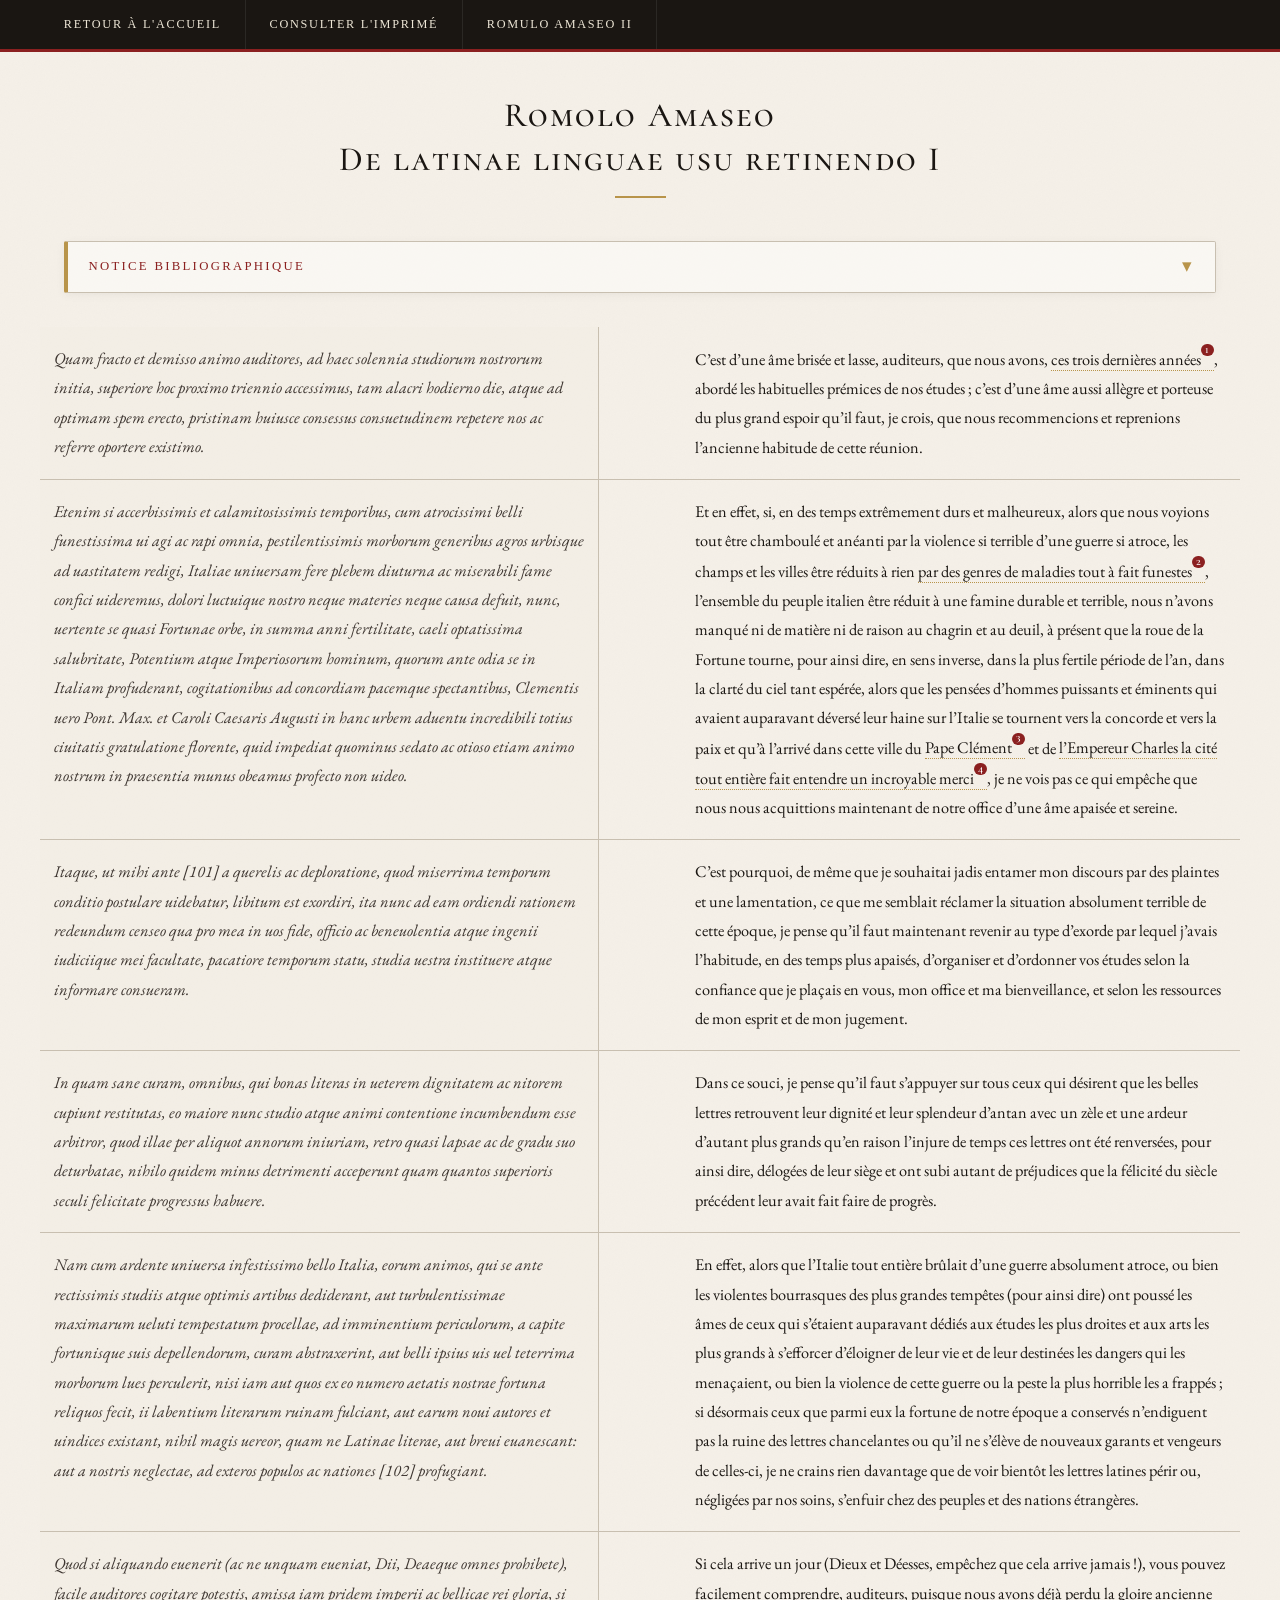
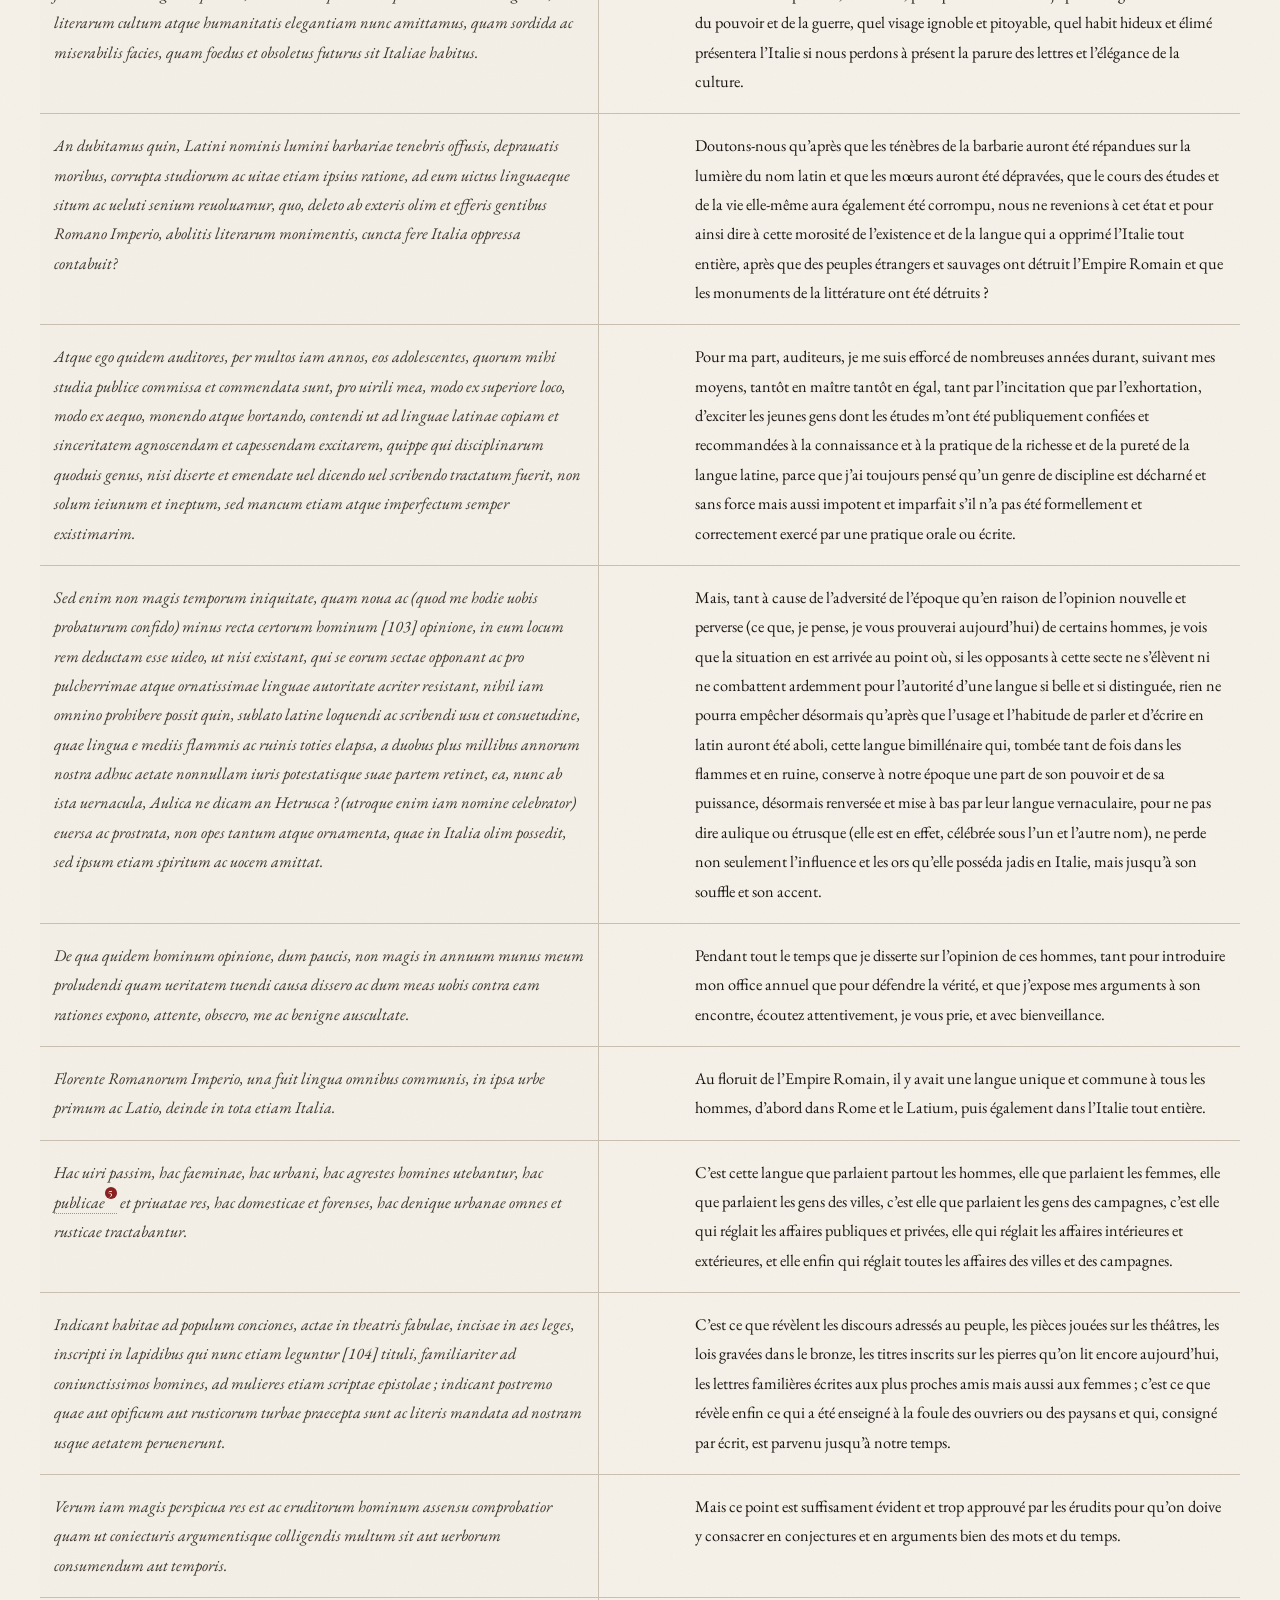
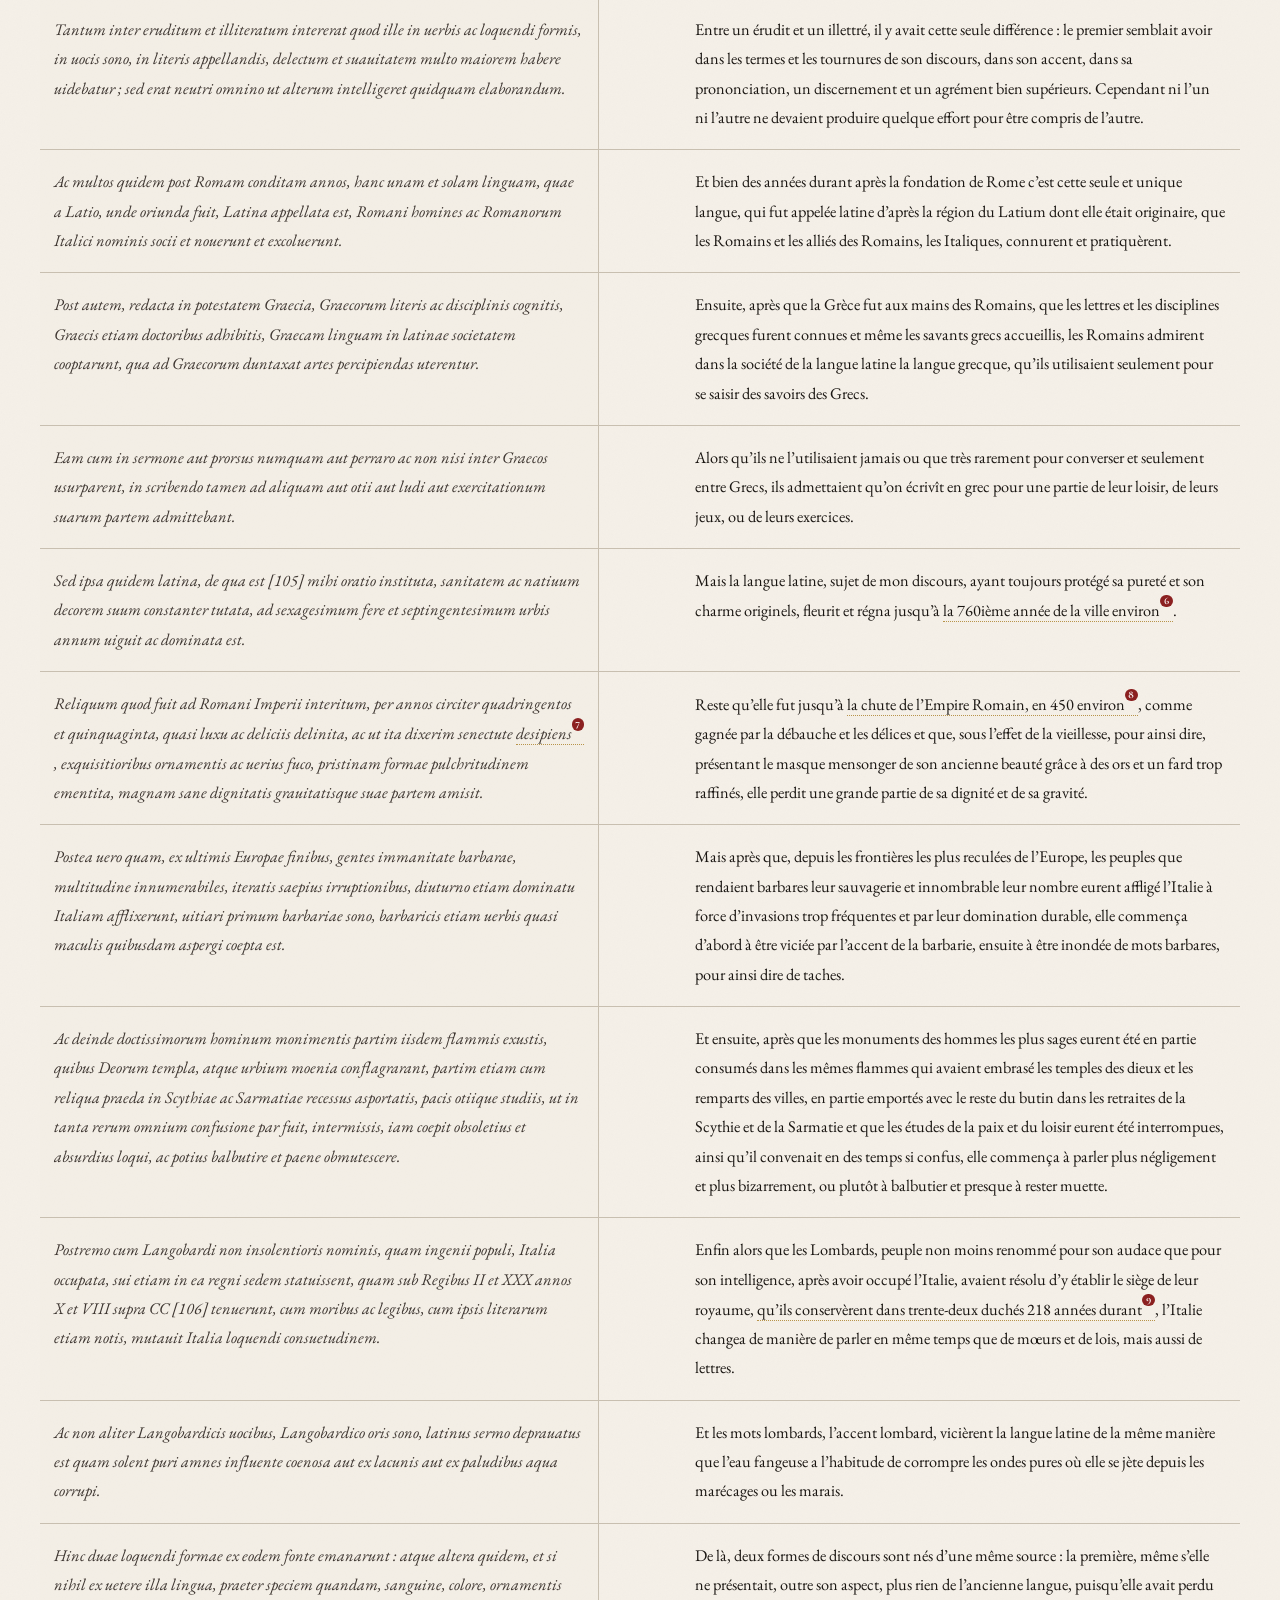
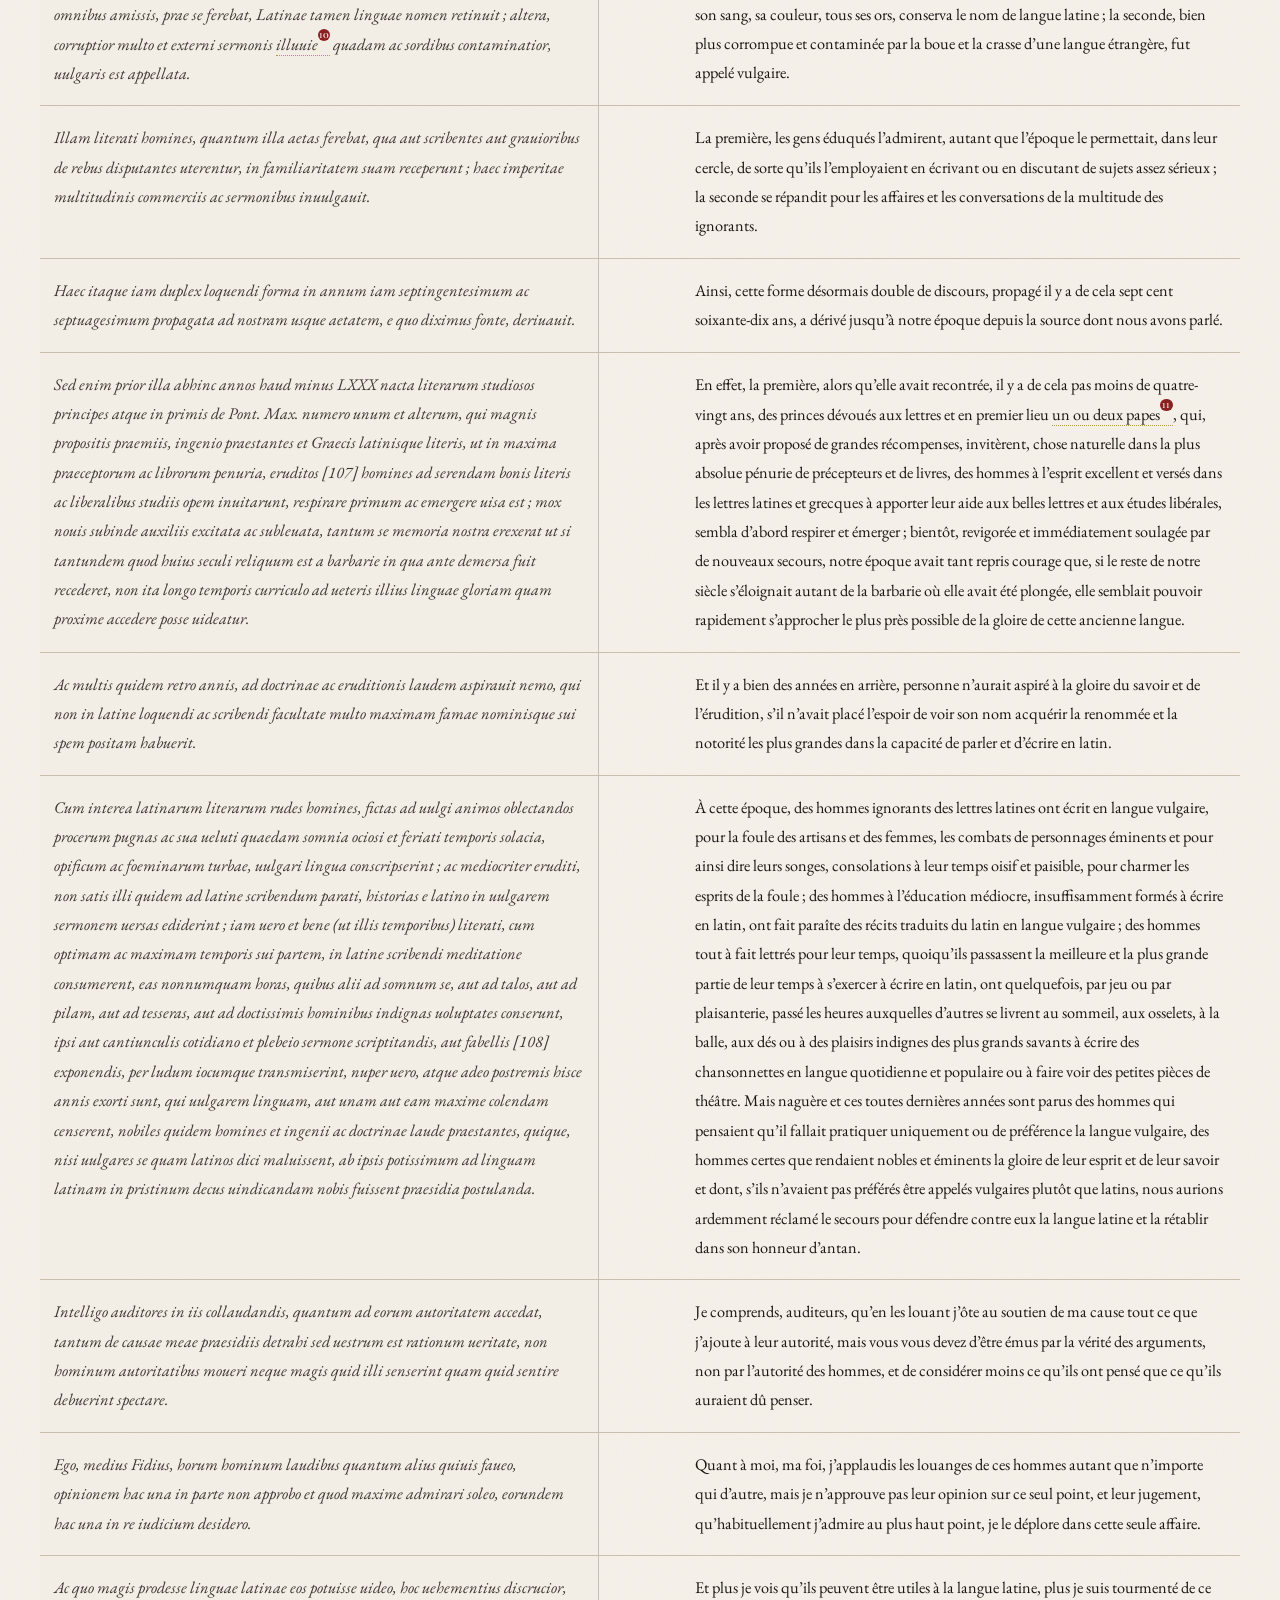
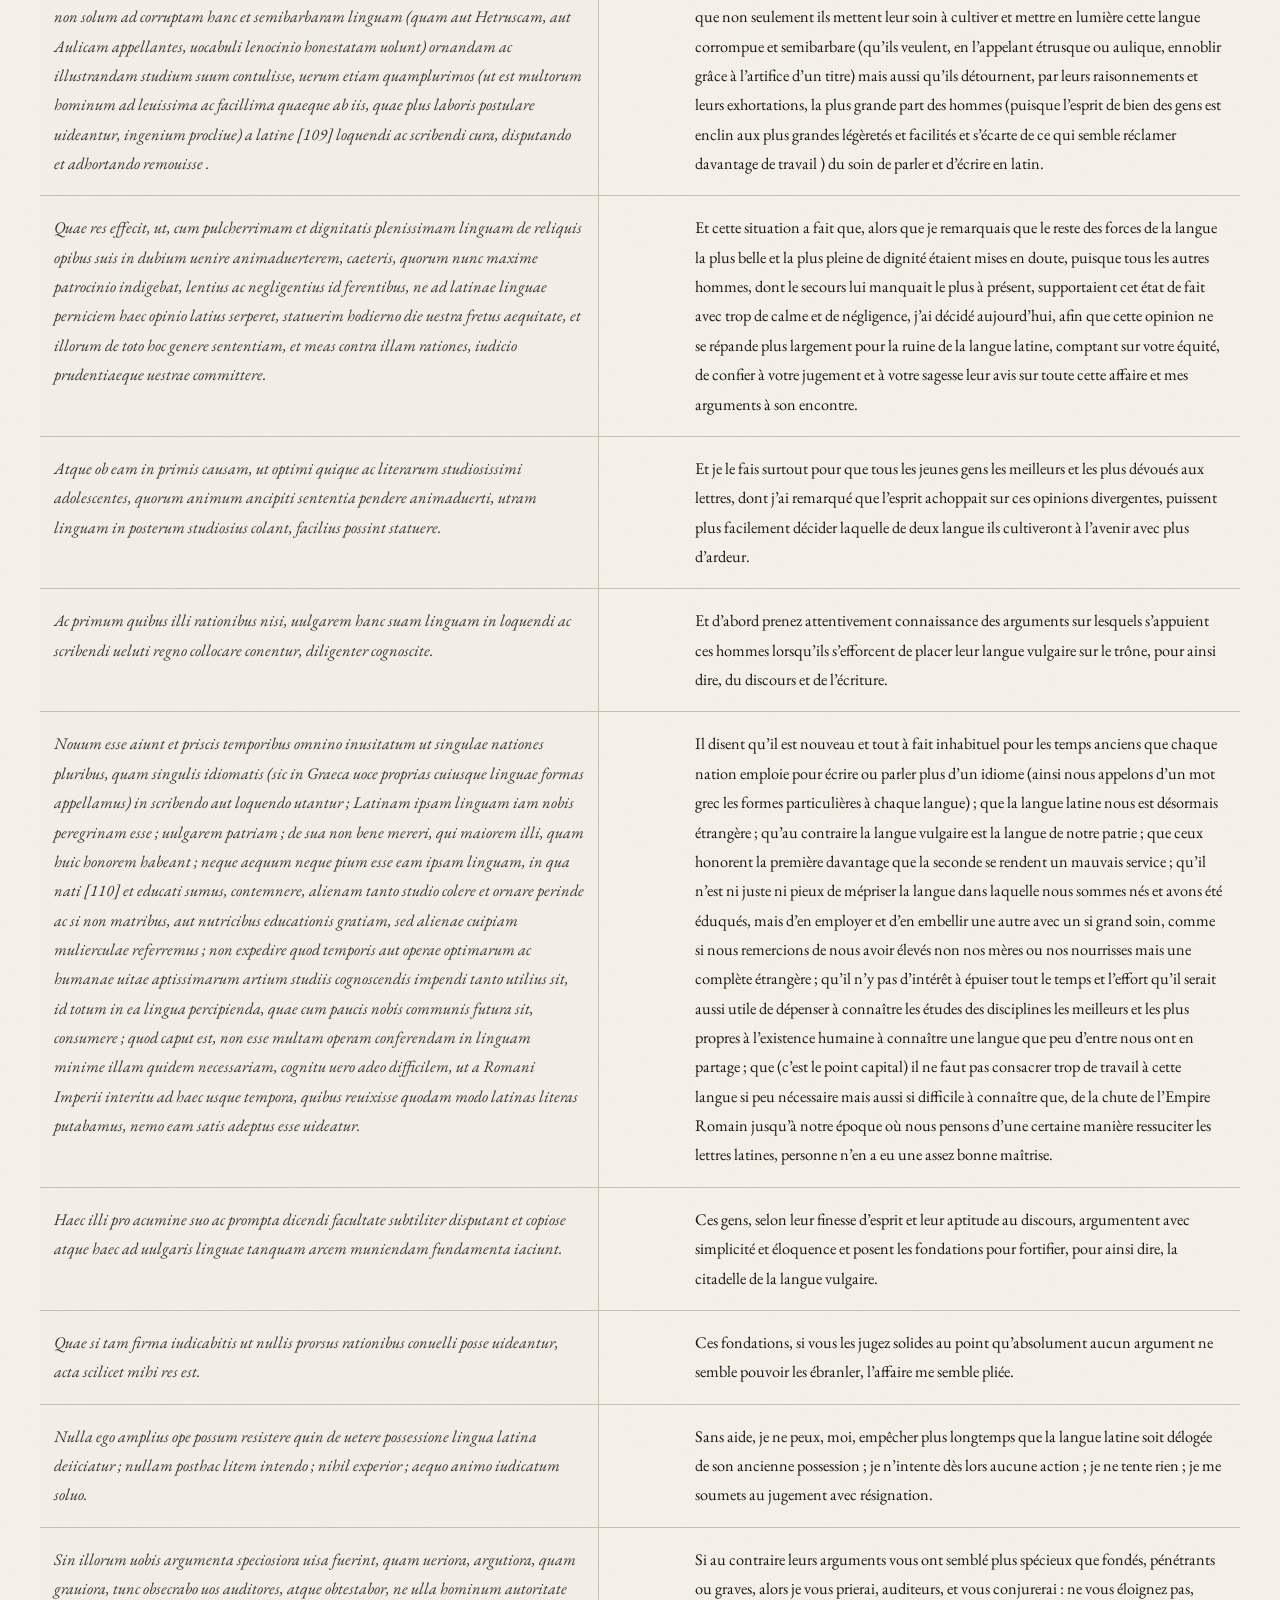
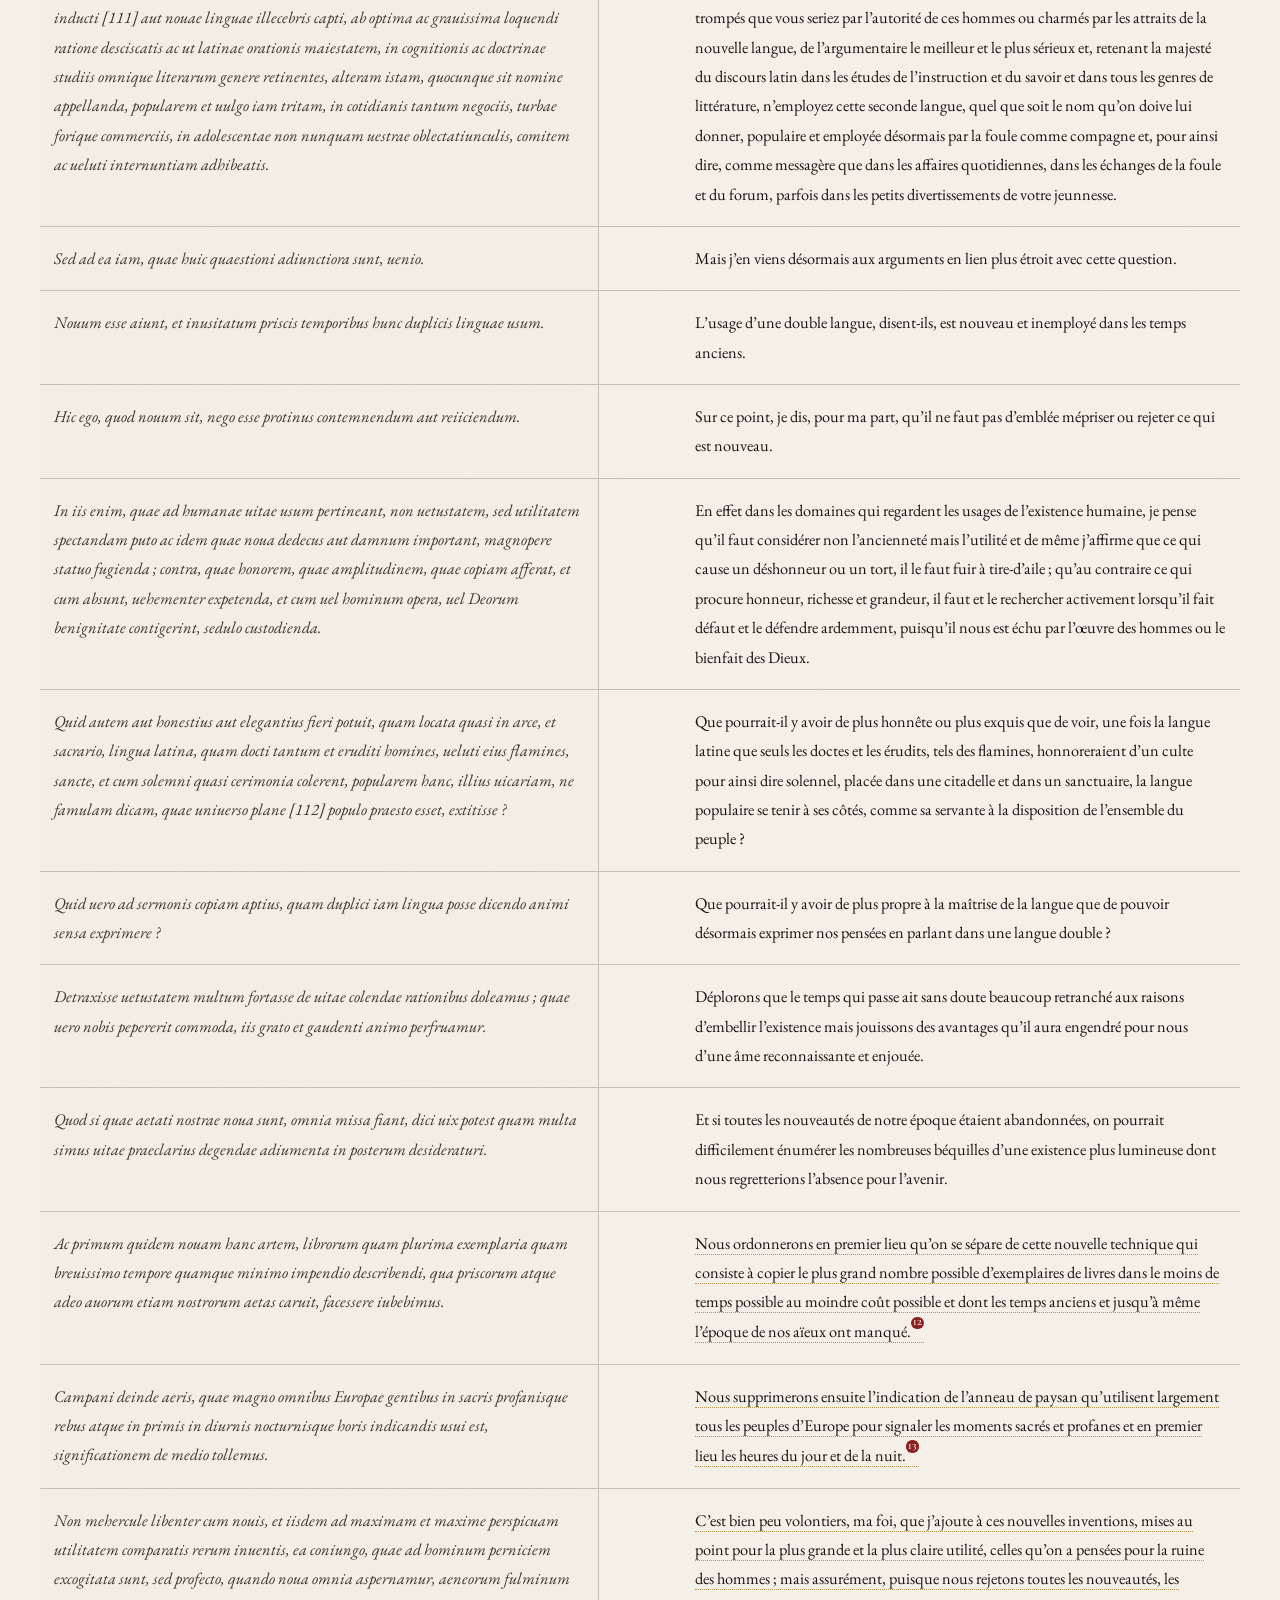
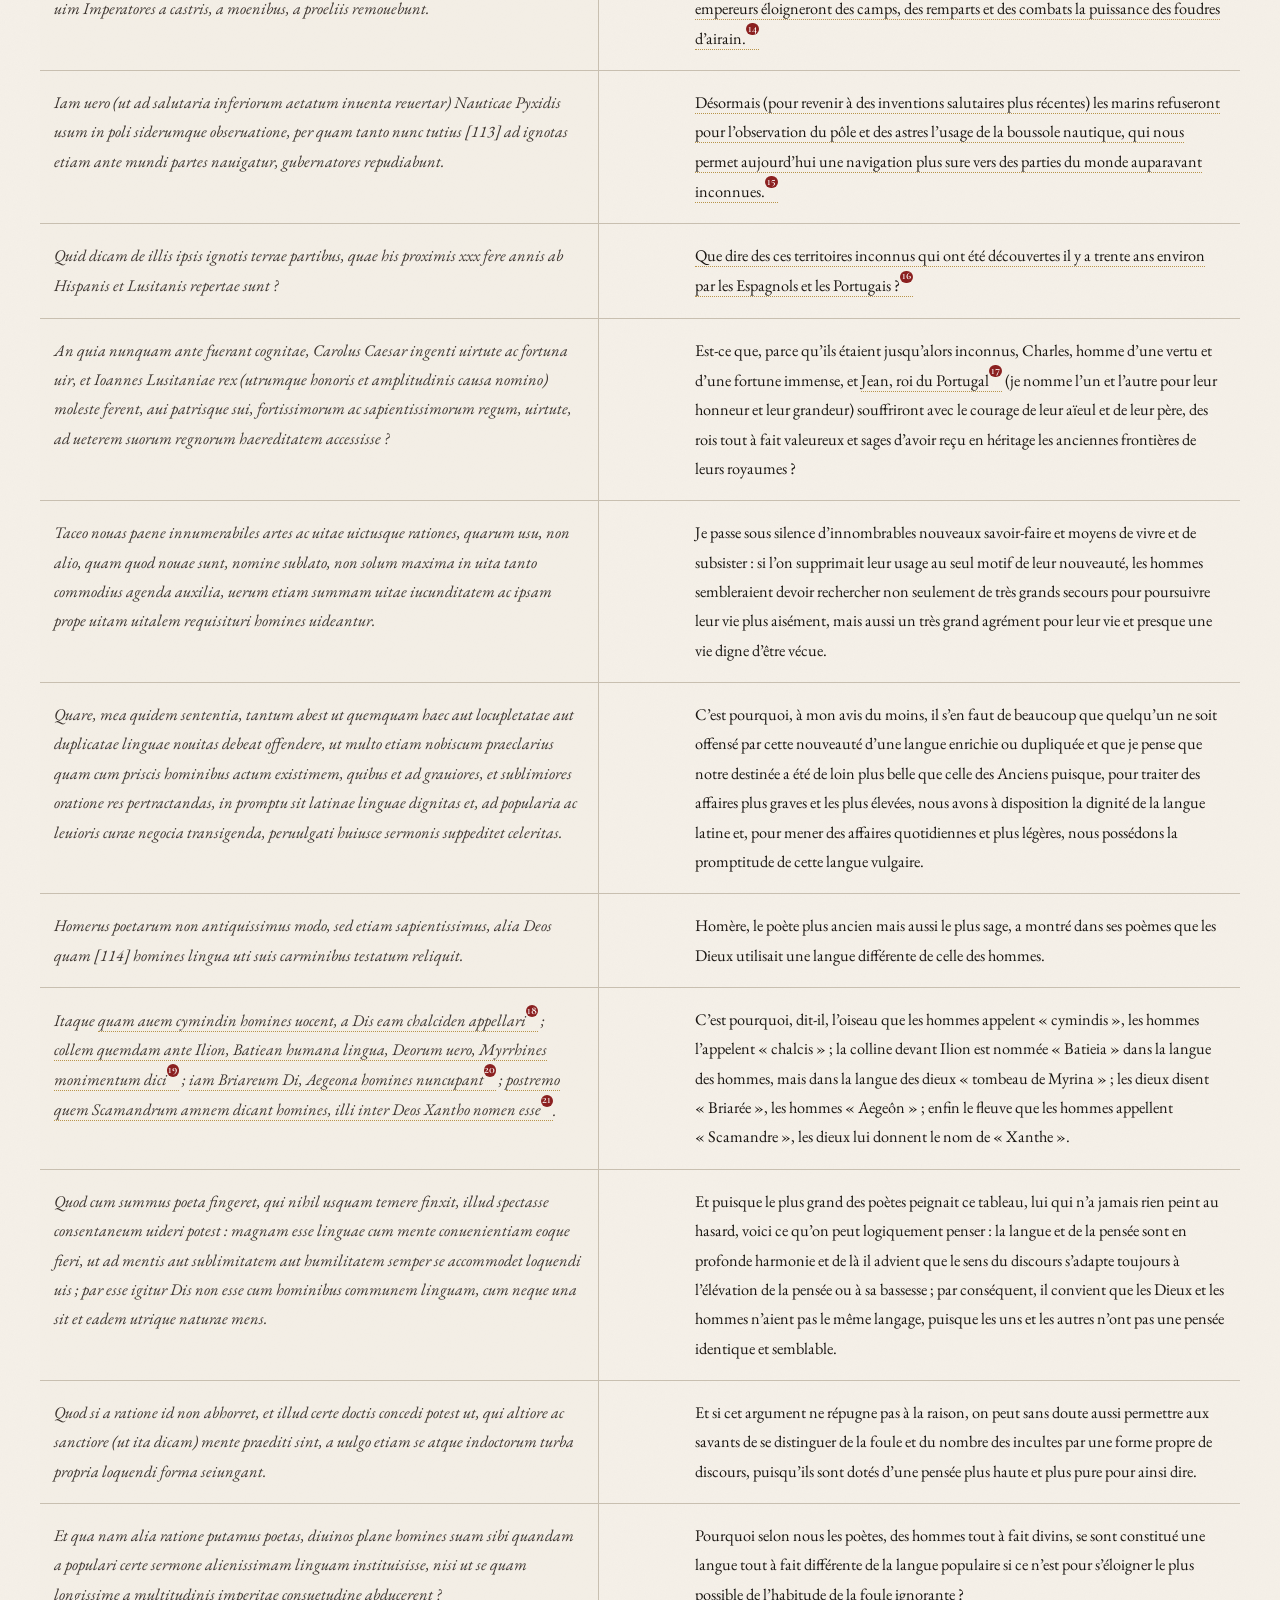
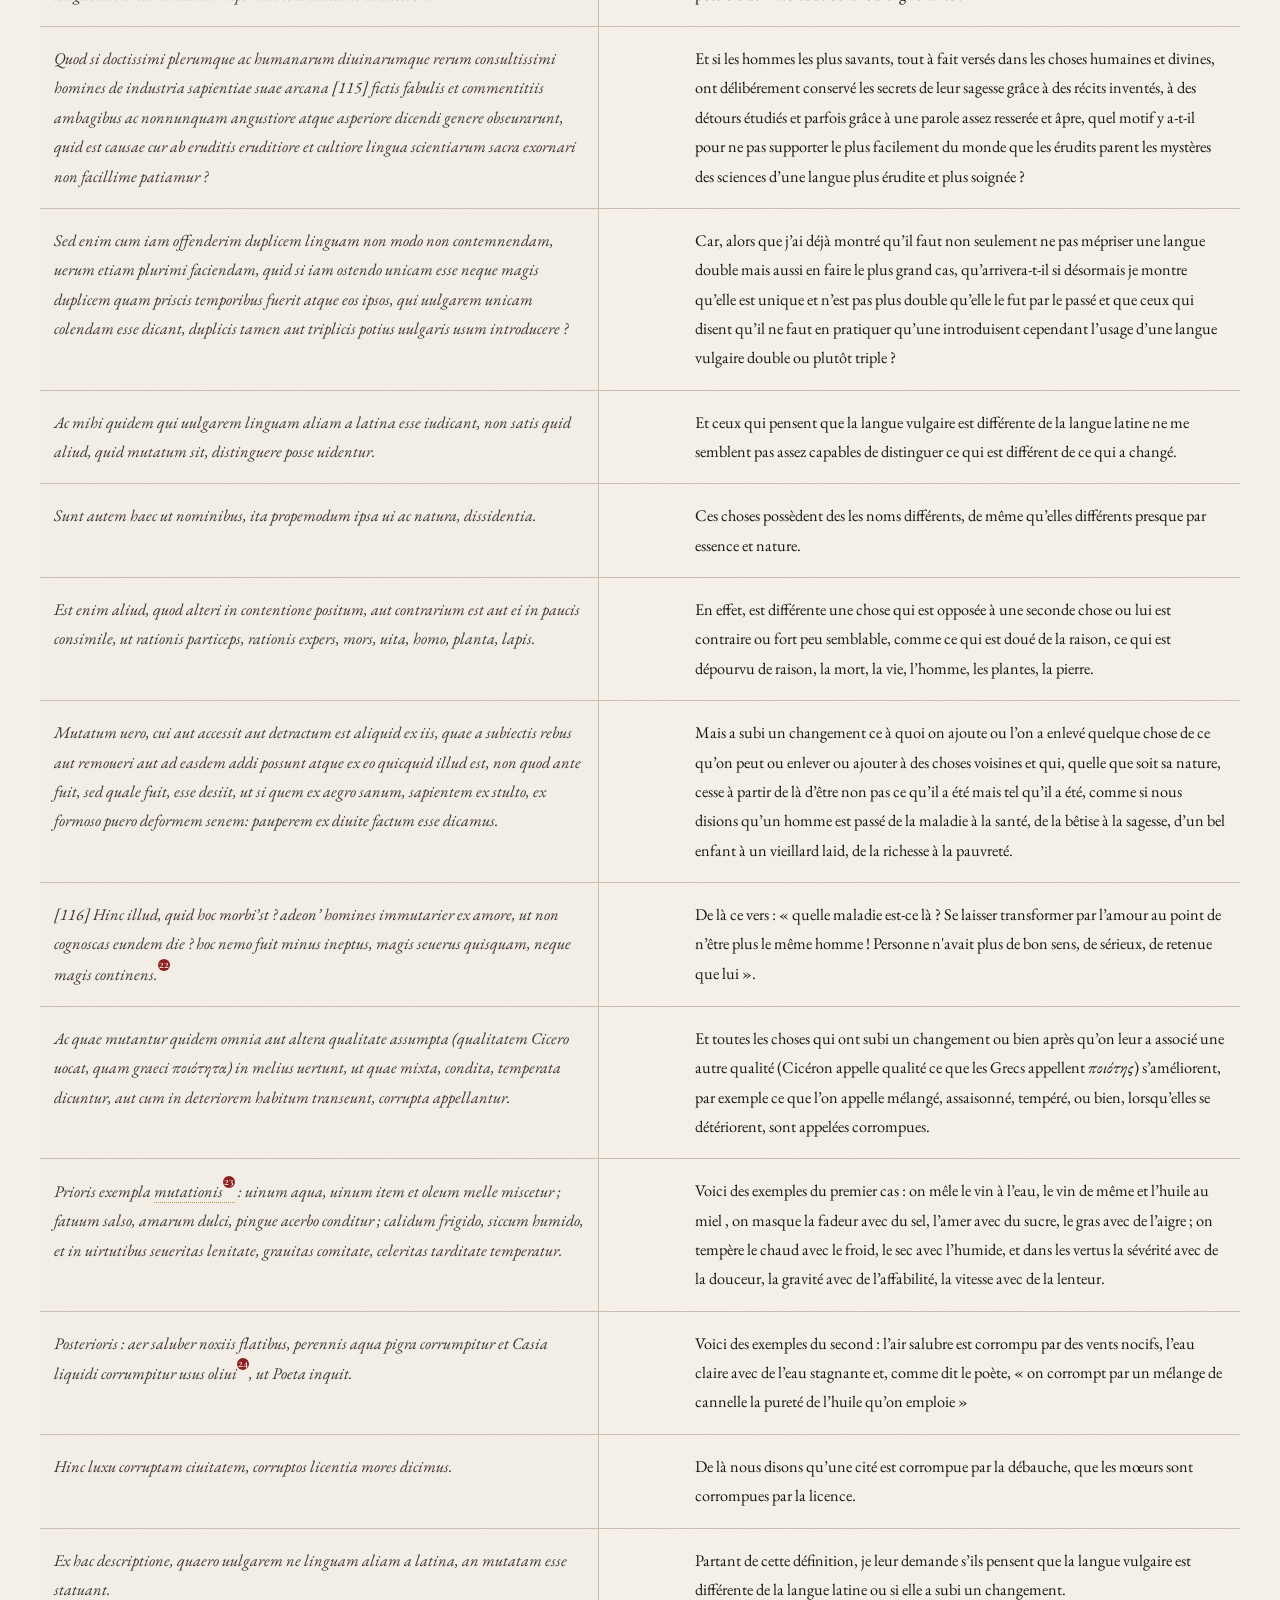
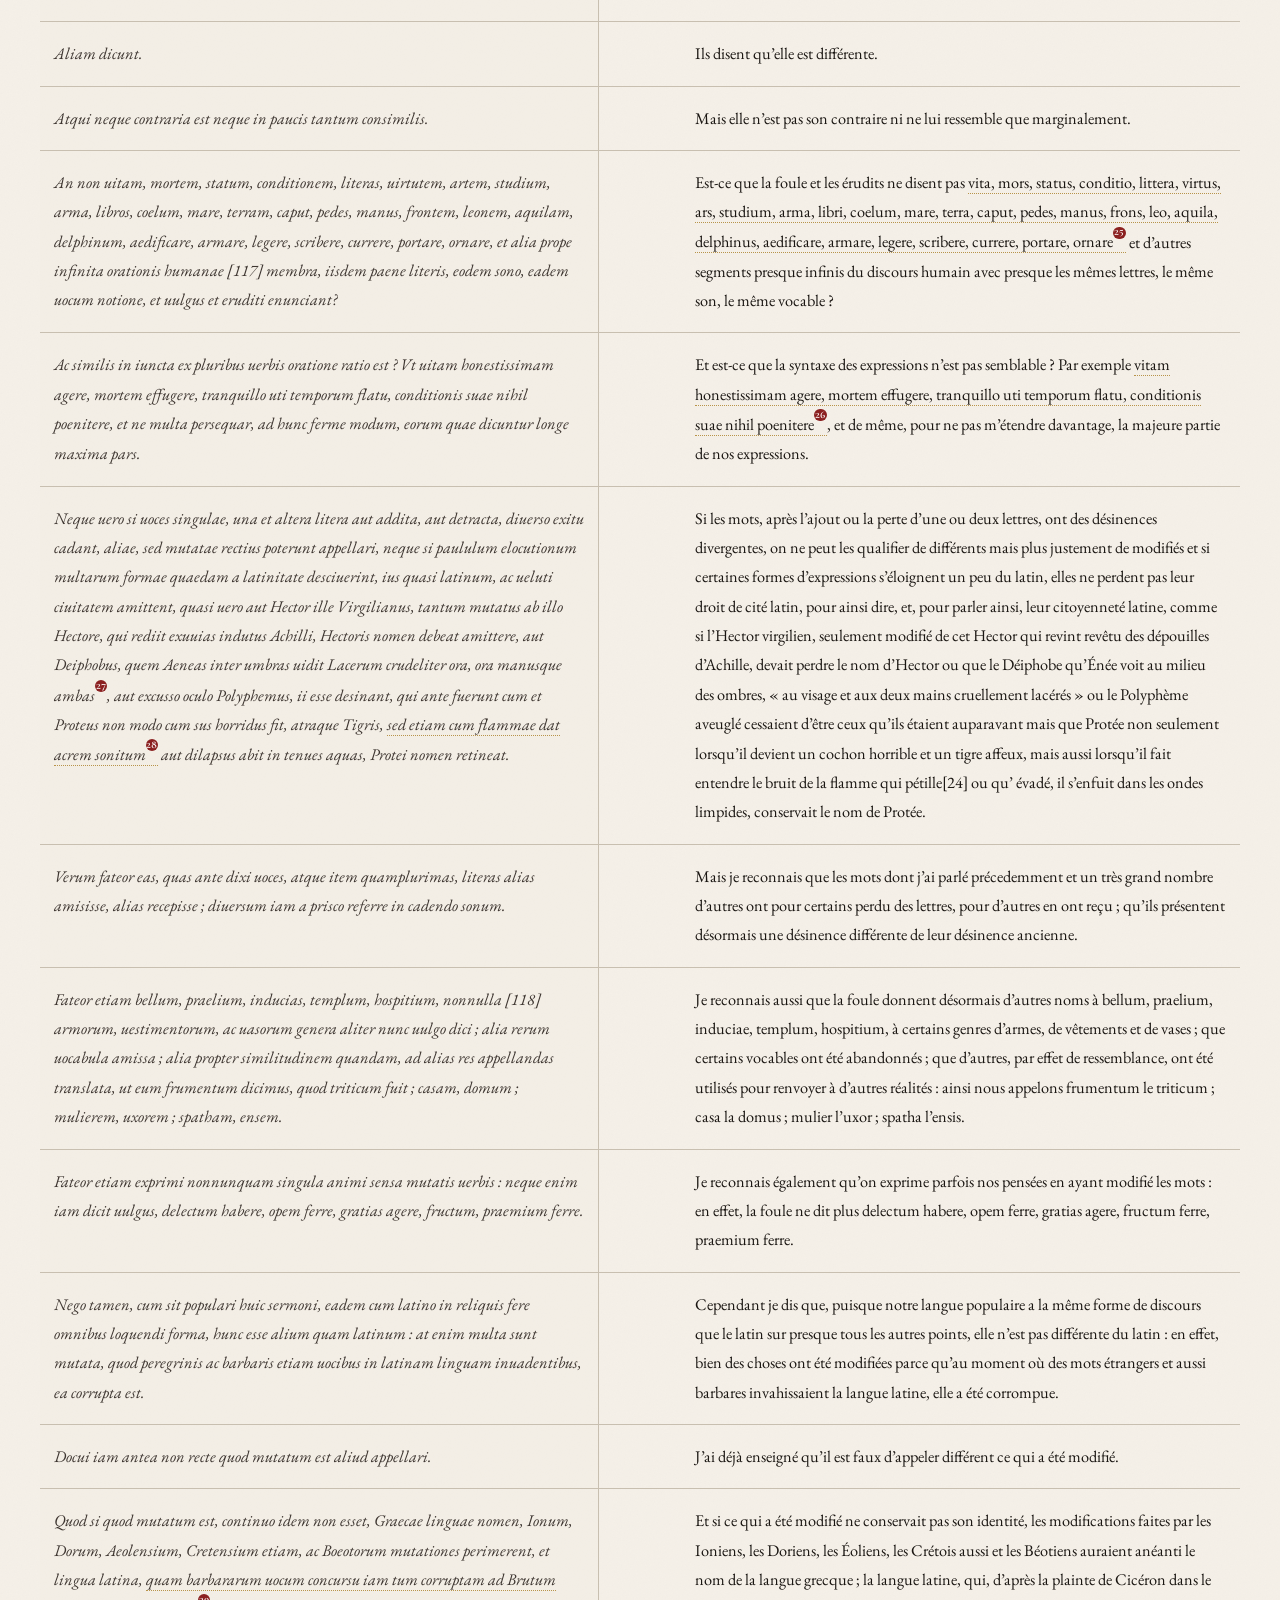
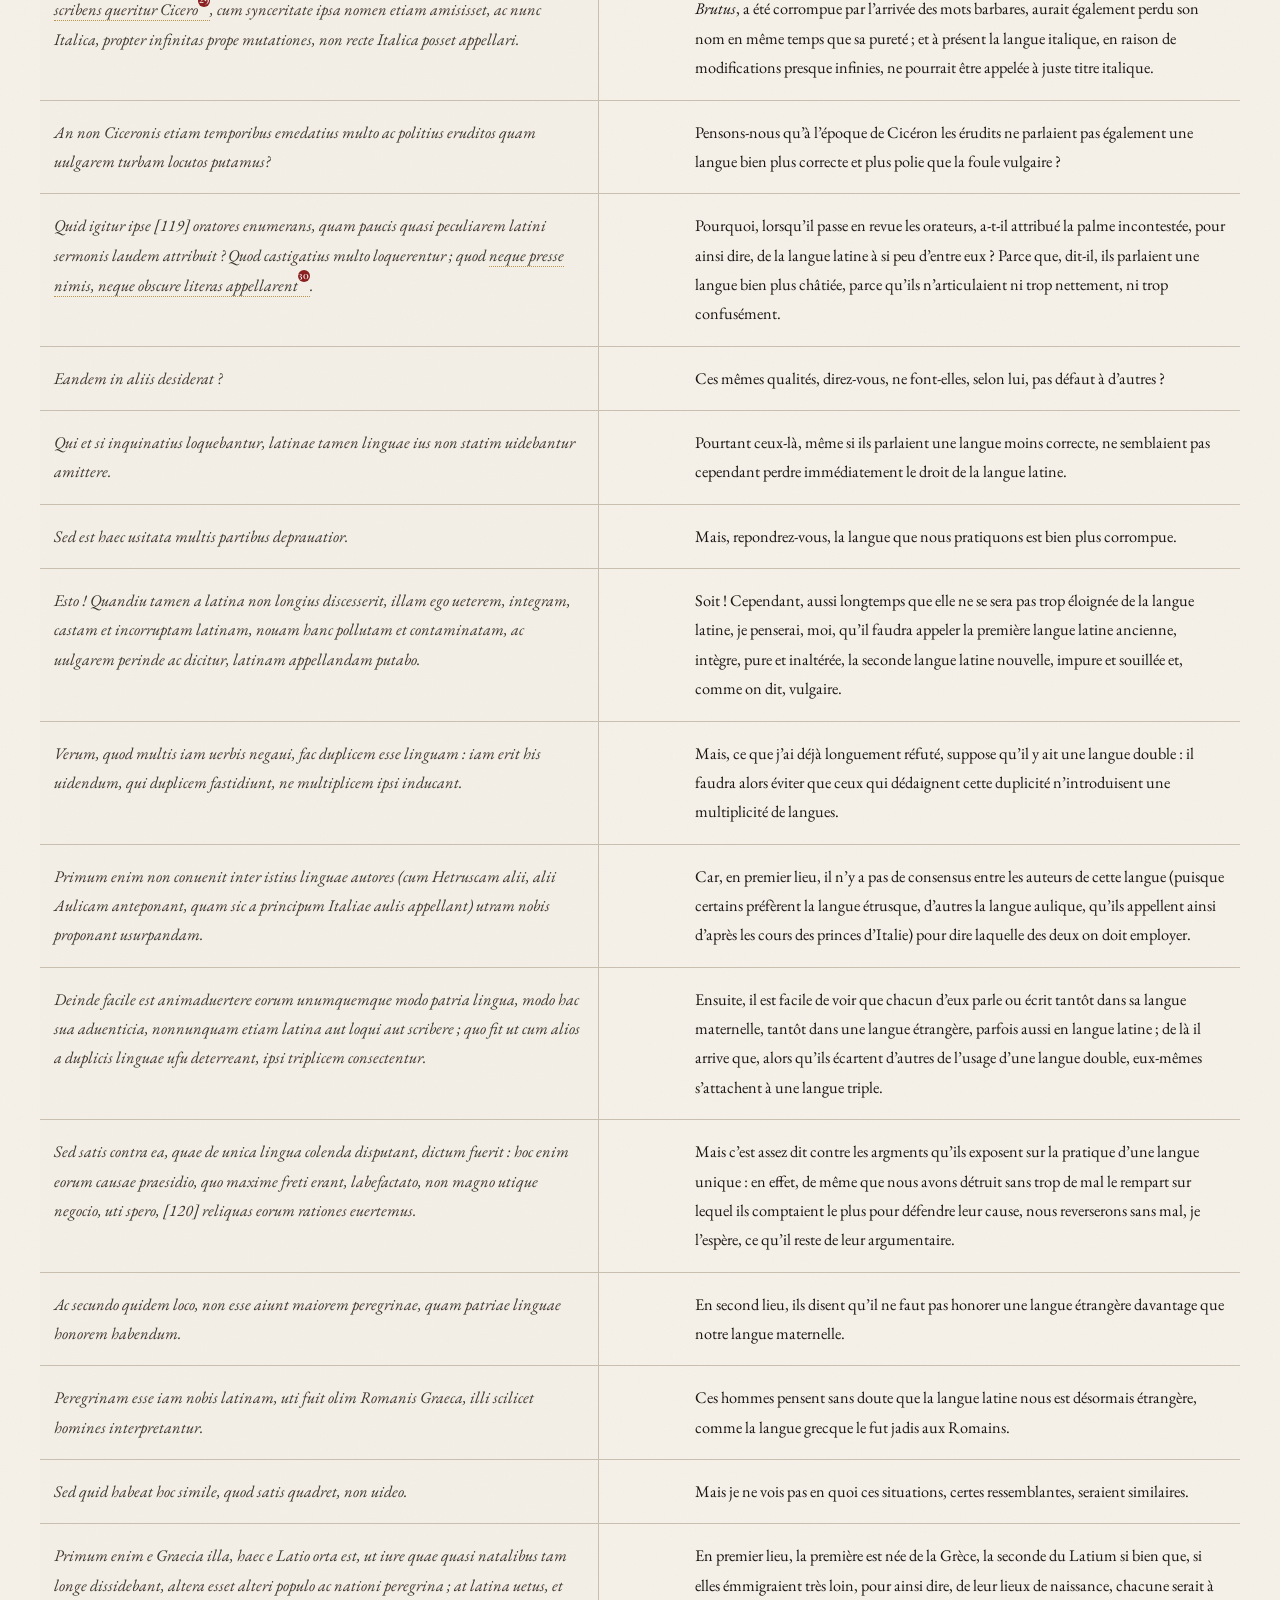
==== commit 796ac8bc: "Update link to homepage in amaseo_o1.html" ====
--- a/html/amaseo_o1.html
+++ b/html/amaseo_o1.html
@@ -3,13 +3,13 @@
       <meta name="viewport" content="width=device-width, initial-scale=1">
       <meta http-equiv="Content-Type" content="text/html; charset=UTF-8">
       <link rel="stylesheet" href="https://use.fontawesome.com/releases/v5.14.0/css/all.css" integrity="sha384-HzLeBuhoNPvSl5KYnjx0BT+WB0QEEqLprO+NBkkk5gbc67FTaL7XIGa2w1L0Xbgc" crossorigin="anonymous">
-      <link rel="stylesheet" type="text/css" href="testcss15022023.css">
+      <link rel="stylesheet" type="text/css" href="../css/style_textes.css">
       <title>Romolo Amaseo - De latinae linguae usu retinendo I</title>
    </head>
    <header>
      <nav>
        <ul class="menu">
-         <li><a href="./index.html">Retour à l'accueil</a></li>
+         <li><a href="../index.html">Retour à l'accueil</a></li>
          <li><a href="https://books.google.fr/books?id=DX5nAAAAcAAJ&printsec=frontcover&source=gbs_book_other_versions_r&redir_esc=y#v=onepage&q&f=false">Consulter l'imprimé</a></li>
          <li><a href="./amaseo_o2_15_02_2023.html">Romulo Amaseo II</a></li>
 
--- a/css/style_textes.css
+++ b/css/style_textes.css
@@ -0,0 +1,388 @@
+/* ============================================================
+   ADLER — CSS Textes
+   Notes en pop-up, notice rétractable, bicolonne biligue
+   ============================================================ */
+
+@import url('https://fonts.googleapis.com/css2?family=EB+Garamond:ital,wght@0,400;0,500;0,600;1,400;1,500&family=Cormorant+SC:wght@400;500;600&family=Cormorant+Infant:ital,wght@0,300;0,400;1,300;1,400&display=swap');
+
+/* ── Variables ─────────────────────────────────────────────── */
+:root {
+  --cream:       #f5f0e8;
+  --cream-dark:  #ede6d6;
+  --ink:         #1a1612;
+  --ink-mid:     #3d3530;
+  --ink-light:   #7a6f65;
+  --red:         #8b2020;
+  --gold:        #b8944a;
+  --border:      #c8bfb0;
+  --latin-bg:    #f0ece2;
+
+  --font-title:  'Cormorant SC', serif;
+  --font-body:   'EB Garamond', serif;
+  --font-sub:    'Cormorant Infant', serif;
+}
+
+/* ── Reset & base ───────────────────────────────────────────── */
+*, *::before, *::after { box-sizing: border-box; margin: 0; padding: 0; }
+
+html { font-size: 17px; scroll-behavior: smooth; }
+
+body {
+  background-color: var(--cream);
+  color: var(--ink);
+  font-family: var(--font-body);
+  font-size: 1rem;
+  line-height: 1.75;
+  min-height: 100vh;
+  background-image: url("data:image/svg+xml,%3Csvg xmlns='http://www.w3.org/2000/svg' width='300' height='300'%3E%3Cfilter id='n'%3E%3CfeTurbulence type='fractalNoise' baseFrequency='0.75' numOctaves='4' stitchTiles='stitch'/%3E%3CfeColorMatrix type='saturate' values='0'/%3E%3C/filter%3E%3Crect width='300' height='300' filter='url(%23n)' opacity='0.03'/%3E%3C/svg%3E");
+}
+
+/* ── Header / nav ───────────────────────────────────────────── */
+header {
+  background-color: var(--ink);
+  border-bottom: 3px solid var(--red);
+  position: sticky;
+  top: 0;
+  z-index: 100;
+}
+
+nav ul.menu {
+  list-style: none;
+  display: flex;
+  gap: 0;
+  max-width: 1200px;
+  margin: 0 auto;
+  padding: 0;
+}
+
+nav ul.menu li a {
+  display: block;
+  font-family: var(--font-title);
+  font-size: 0.72rem;
+  letter-spacing: 0.14em;
+  text-transform: uppercase;
+  color: var(--cream-dark);
+  text-decoration: none;
+  padding: 0.8rem 1.4rem;
+  transition: background 0.15s, color 0.15s;
+  border-right: 1px solid rgba(255,255,255,0.08);
+}
+
+nav ul.menu li a:hover {
+  background: var(--red);
+  color: #fff;
+}
+
+/* ── H1 titre ───────────────────────────────────────────────── */
+h1 {
+  font-family: var(--font-title);
+  font-size: clamp(1.3rem, 3vw, 2rem);
+  font-weight: 500;
+  letter-spacing: 0.06em;
+  line-height: 1.3;
+  text-align: center;
+  padding: 2.5rem 2rem 1rem;
+  color: var(--ink);
+}
+
+h1::after {
+  content: '';
+  display: block;
+  width: 3rem;
+  height: 2px;
+  background: var(--gold);
+  margin: 0.8rem auto 0;
+}
+
+/* ── Notice rétractable ─────────────────────────────────────── */
+#notice {
+  border: 1px solid var(--border) !important;
+  border-left: 4px solid var(--gold) !important;
+  padding: 0 !important;
+  margin: 1.5rem 5% 2rem !important;
+  background: rgba(255,255,255,0.45);
+  border-radius: 2px;
+  box-shadow: 0 2px 10px rgba(26,22,18,0.05);
+  overflow: hidden;
+}
+
+#notice-toggle {
+  display: flex;
+  align-items: center;
+  justify-content: space-between;
+  width: 100%;
+  background: none;
+  border: none;
+  cursor: pointer;
+  padding: 0.9rem 1.2rem;
+  font-family: var(--font-title);
+  font-size: 0.75rem;
+  letter-spacing: 0.18em;
+  text-transform: uppercase;
+  color: var(--red);
+  border-bottom: 1px solid transparent;
+  transition: background 0.15s, border-color 0.2s;
+}
+
+#notice-toggle:hover {
+  background: rgba(184,148,74,0.07);
+}
+
+#notice-toggle.open {
+  border-bottom-color: var(--border);
+}
+
+#notice-toggle .toggle-icon {
+  font-size: 1.1rem;
+  color: var(--gold);
+  transition: transform 0.25s ease;
+  line-height: 1;
+}
+
+#notice-toggle.open .toggle-icon {
+  transform: rotate(180deg);
+}
+
+#notice-body {
+  padding: 1.2rem 1.5rem 1.4rem;
+  display: none;
+  font-size: 0.93rem;
+  color: var(--ink-mid);
+  line-height: 1.7;
+}
+
+#notice-body.visible { display: block; }
+
+#notice-body h2 { display: none; } /* remplacé par le bouton */
+
+#notice-body p,
+#notice-body ul { margin-bottom: 0.8rem; }
+
+#notice-body span.font-weight-bold {
+  font-weight: 600;
+  color: var(--ink);
+  display: block;
+  margin-bottom: 0.2rem;
+  font-family: var(--font-title);
+  font-size: 0.75rem;
+  letter-spacing: 0.12em;
+  text-transform: uppercase;
+}
+
+#notice-body ul {
+  list-style: none;
+  padding-left: 1rem;
+}
+
+#notice-body ul li {
+  position: relative;
+  padding-left: 0.8rem;
+  margin-bottom: 0.3rem;
+}
+
+#notice-body ul li::before {
+  content: '–';
+  position: absolute;
+  left: 0;
+  color: var(--gold);
+}
+
+#notice-body a {
+  color: var(--red);
+  text-decoration: none;
+  border-bottom: 1px solid rgba(139,32,32,0.3);
+  transition: border-color 0.15s;
+}
+
+#notice-body a:hover { border-color: var(--red); }
+
+#notice-body .fa-link { font-size: 0.75em; margin-left: 0.25em; }
+
+#translation { font-style: italic; color: var(--ink-light); font-size: 0.88rem; }
+
+/* ── Tableau biligue ────────────────────────────────────────── */
+#texte {
+  padding: 0 3% 4rem !important;
+  margin: 0 !important;
+}
+
+#texte > table {
+  border: none !important;
+  border-collapse: collapse;
+  width: 100%;
+  max-width: 1200px;
+  margin: 0 auto !important;
+}
+
+#texte > table colgroup col:nth-child(1) { width: 44%; }
+#texte > table colgroup col:nth-child(2) { width: 4%; }
+#texte > table colgroup col:nth-child(3) { width: 44%; }
+
+#texte > table tr {
+  border-bottom: 1px solid var(--border);
+  transition: background 0.12s;
+}
+
+#texte > table tr:last-child { border-bottom: none; }
+#texte > table tr:hover { background: rgba(184,148,74,0.05); }
+
+#texte > table td {
+  vertical-align: top !important;
+  padding: 1rem 0.8rem !important;
+  font-size: 0.96rem;
+  line-height: 1.8;
+}
+
+/* Colonne latine */
+#texte > table td:nth-child(1) {
+  font-style: italic;
+  color: var(--ink-mid);
+  border-right: 1px solid var(--border);
+  background: rgba(240,236,226,0.4);
+}
+
+/* Colonne séparateur */
+#texte > table td:nth-child(2) { padding: 0 !important; }
+
+/* Colonne française */
+#texte > table td:nth-child(3) {
+  color: var(--ink);
+}
+
+/* ── Numéros de ligne / pagination ──────────────────────────── */
+#texte span[title] {
+  display: inline-block;
+  font-family: var(--font-title);
+  font-size: 0.65rem;
+  letter-spacing: 0.08em;
+  color: var(--ink-light);
+  vertical-align: middle;
+  margin: 0 0.1em;
+}
+
+/* ── Segments annotés ───────────────────────────────────────── */
+span[data-type="segment"] {
+  border-bottom: 1px dotted var(--gold);
+  transition: background 0.15s;
+}
+
+span[data-type="segment"]:hover {
+  background: rgba(184,148,74,0.12);
+  border-bottom-style: solid;
+}
+
+/* ── Appels de notes (sup) ──────────────────────────────────── */
+sup[data-type="note"] {
+  position: relative;
+  display: inline-block;
+}
+
+sup[data-type="note"] a {
+  display: inline-flex;
+  align-items: center;
+  justify-content: center;
+  width: 1.15em;
+  height: 1.15em;
+  font-family: var(--font-title);
+  font-size: 0.62rem;
+  font-style: normal;
+  font-weight: 600;
+  color: #fff;
+  background: var(--red);
+  border-radius: 50%;
+  text-decoration: none;
+  vertical-align: super;
+  line-height: 1;
+  transition: background 0.15s, transform 0.15s;
+  cursor: pointer;
+  /* Annuler le comportement ancre natif */
+  pointer-events: auto;
+}
+
+sup[data-type="note"] a:hover {
+  background: var(--gold);
+  transform: scale(1.2);
+  color: var(--ink);
+}
+
+/* ── Pop-up de note ─────────────────────────────────────────── */
+.note-popup {
+  position: fixed;
+  z-index: 500;
+  max-width: 340px;
+  min-width: 200px;
+  background: var(--ink);
+  color: var(--cream);
+  font-family: var(--font-body);
+  font-size: 0.88rem;
+  line-height: 1.65;
+  padding: 0.9rem 1.1rem 0.85rem;
+  border-radius: 3px;
+  border-left: 3px solid var(--gold);
+  box-shadow: 0 8px 28px rgba(0,0,0,0.35), 0 2px 6px rgba(0,0,0,0.2);
+  pointer-events: none;
+  opacity: 0;
+  transform: translateY(6px);
+  transition: opacity 0.18s ease, transform 0.18s ease;
+}
+
+.note-popup.visible {
+  opacity: 1;
+  transform: translateY(0);
+  pointer-events: auto;
+}
+
+.note-popup .note-num {
+  font-family: var(--font-title);
+  font-size: 0.68rem;
+  letter-spacing: 0.1em;
+  color: var(--gold);
+  display: block;
+  margin-bottom: 0.35rem;
+}
+
+.note-popup i { font-style: italic; color: rgba(245,240,232,0.75); }
+.note-popup a { color: var(--gold); text-decoration: underline; }
+
+/* ── Séparateur avant notes de bas ─────────────────────────── */
+#texte hr {
+  border: none;
+  border-top: 1px solid var(--border);
+  margin: 2.5rem 0 1.5rem;
+}
+
+/* Notes de bas de page (cachées visuellement, utilisées pour le popup) */
+div.note {
+  display: none;
+}
+
+/* ── Responsive ─────────────────────────────────────────────── */
+@media (max-width: 780px) {
+  #texte { padding: 0 1rem 3rem !important; }
+
+  #texte > table,
+  #texte > table tbody,
+  #texte > table tr { display: block; }
+
+  #texte > table colgroup { display: none; }
+
+  #texte > table td { display: block; width: 100% !important; padding: 0.6rem 0 !important; }
+  #texte > table td:nth-child(2) { display: none; }
+  #texte > table td:nth-child(1) {
+    border-right: none;
+    border-bottom: 1px dashed var(--border);
+    background: none;
+    padding-bottom: 0.5rem !important;
+  }
+  #texte > table td:nth-child(3) { padding-top: 0.5rem !important; }
+
+  .note-popup { max-width: calc(100vw - 2rem); left: 1rem !important; }
+
+  #notice { margin: 1rem 0.5rem 1.5rem !important; }
+}
+
+/* ── Scrollbar ──────────────────────────────────────────────── */
+::-webkit-scrollbar { width: 6px; }
+::-webkit-scrollbar-track { background: var(--cream-dark); }
+::-webkit-scrollbar-thumb { background: var(--border); border-radius: 3px; }
+::-webkit-scrollbar-thumb:hover { background: var(--gold); }
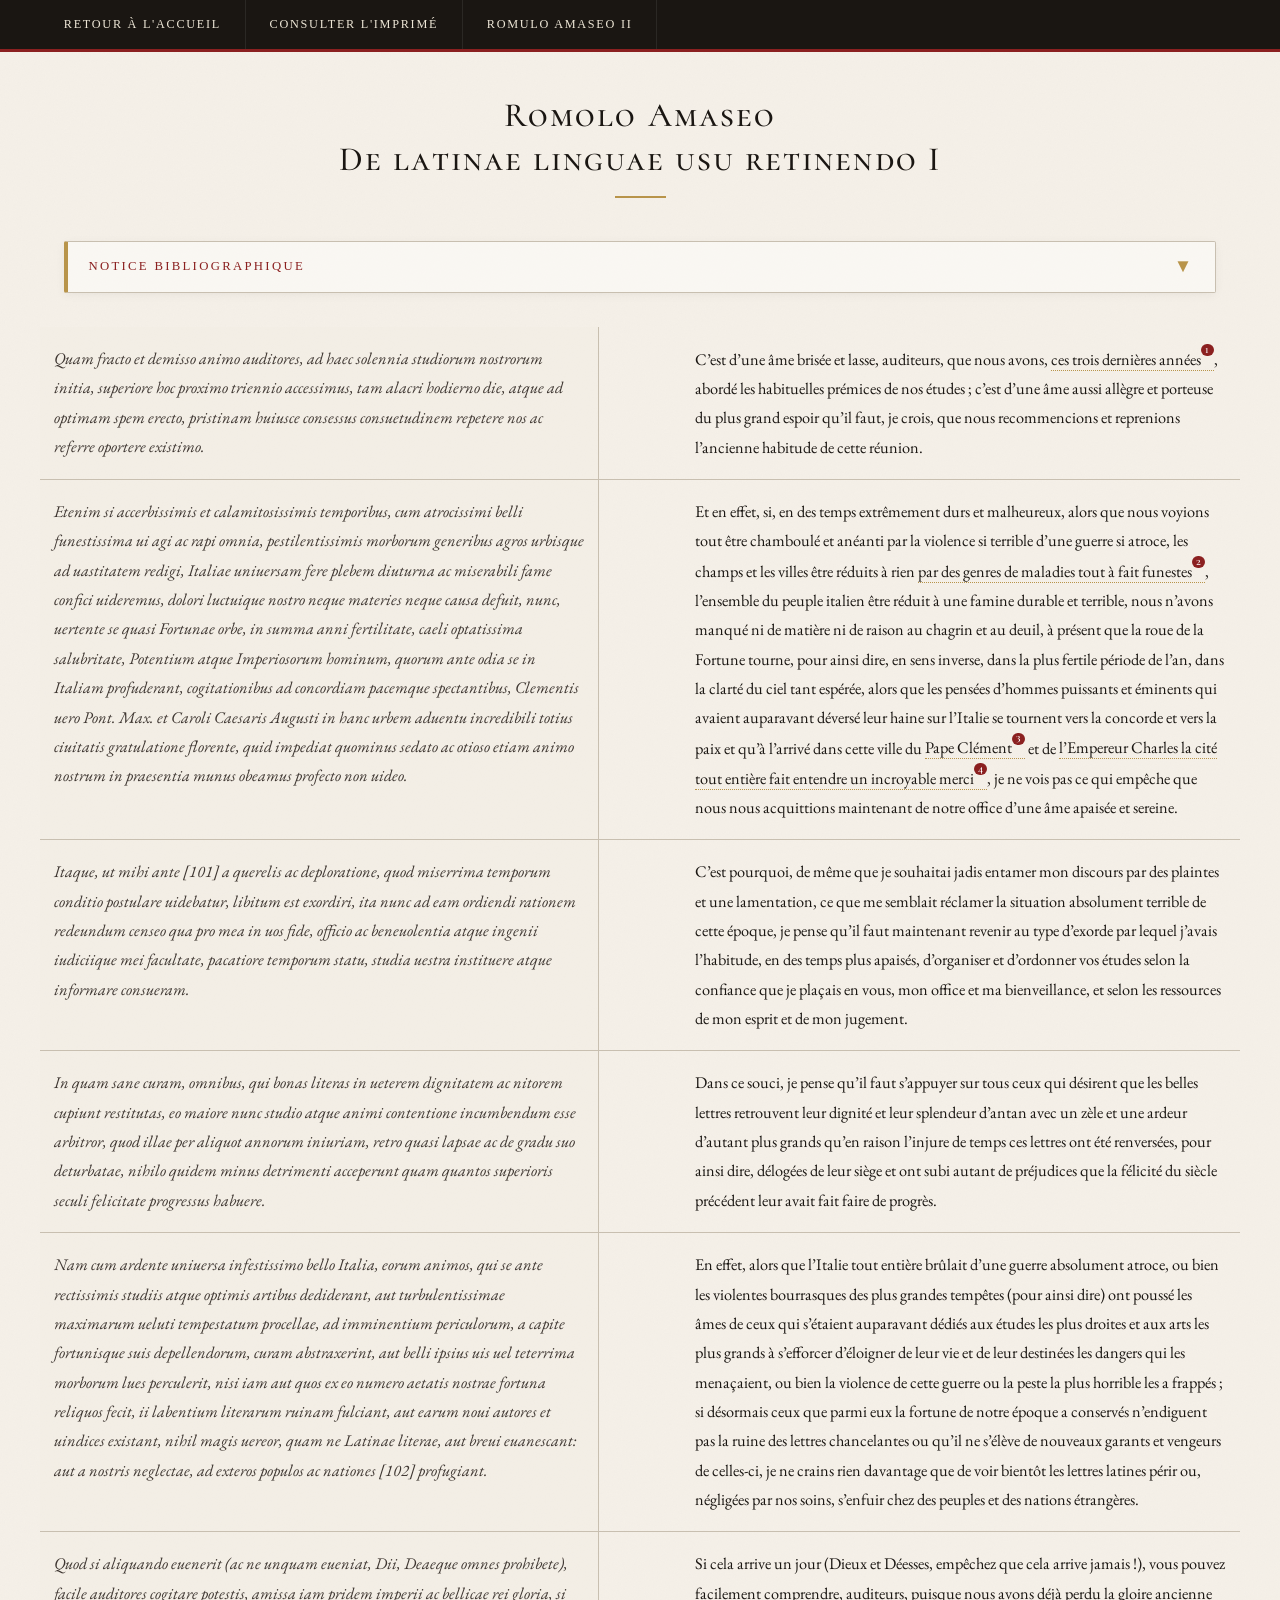
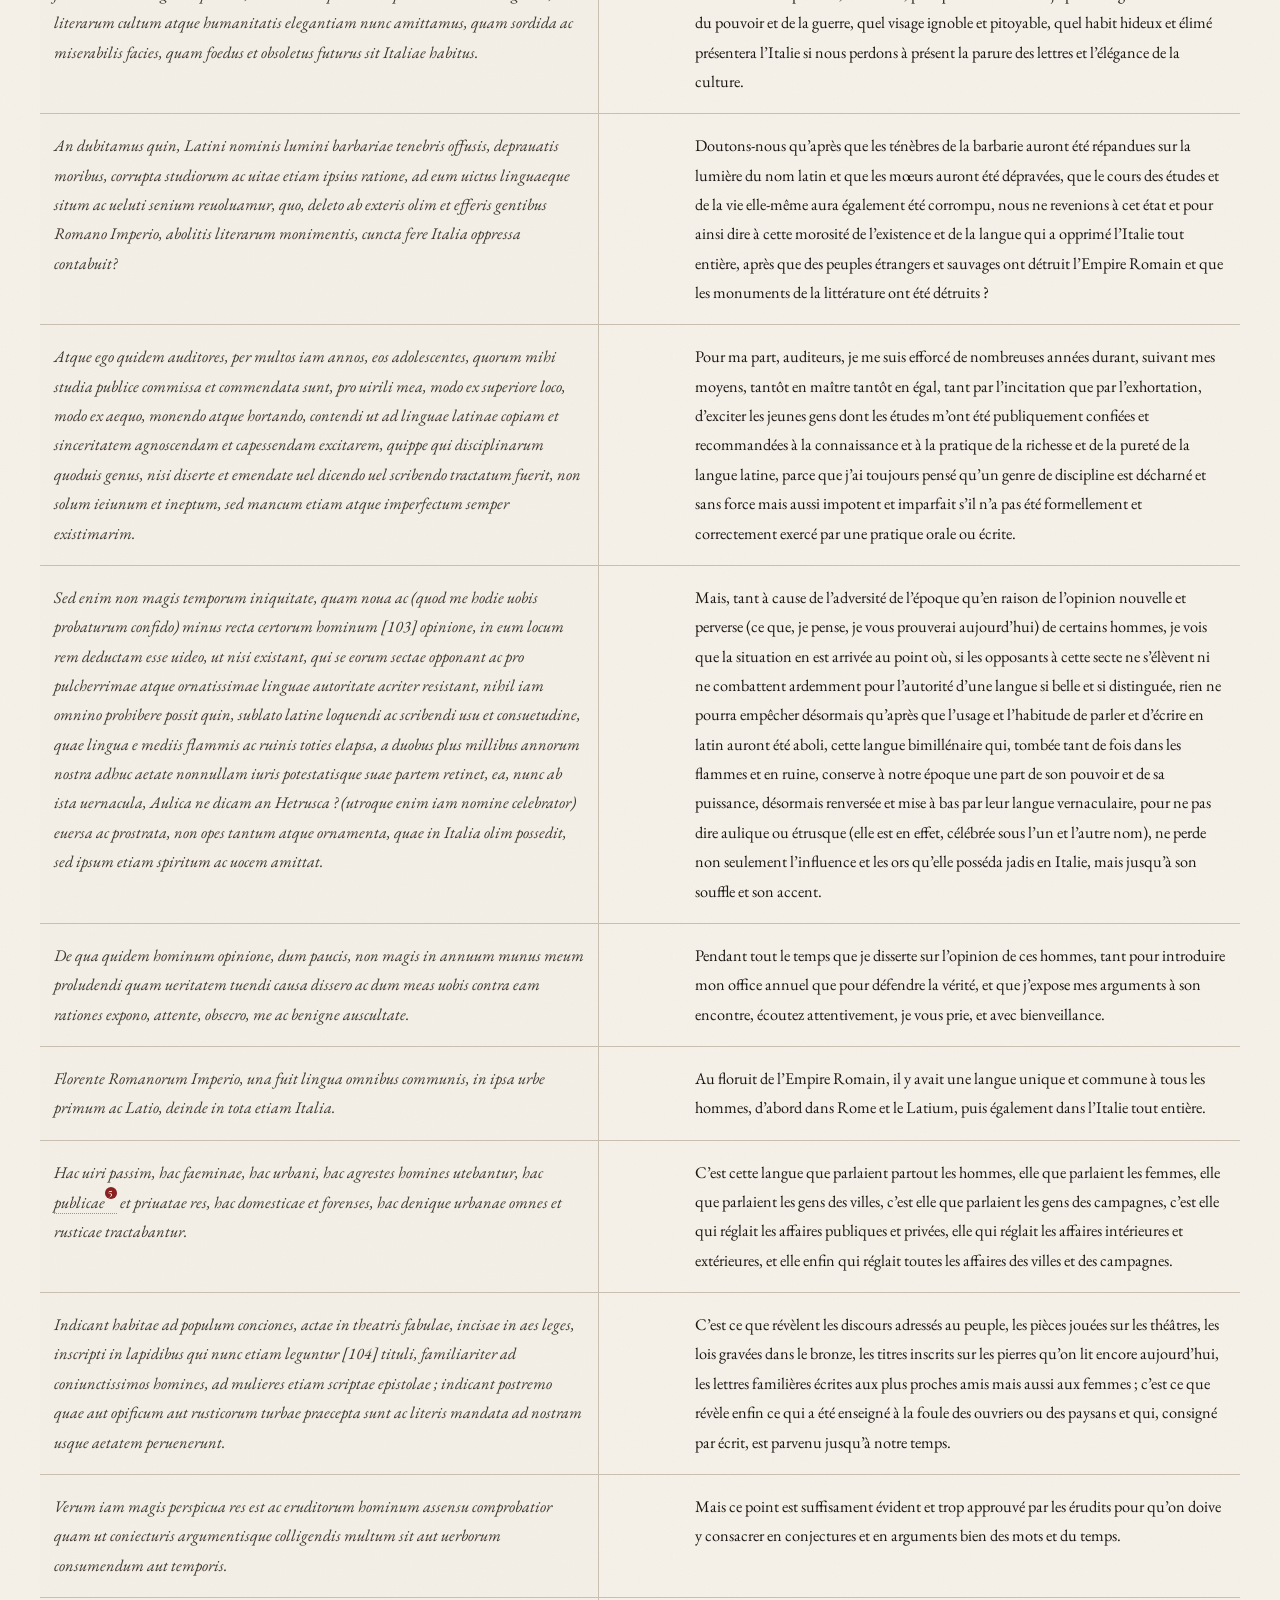
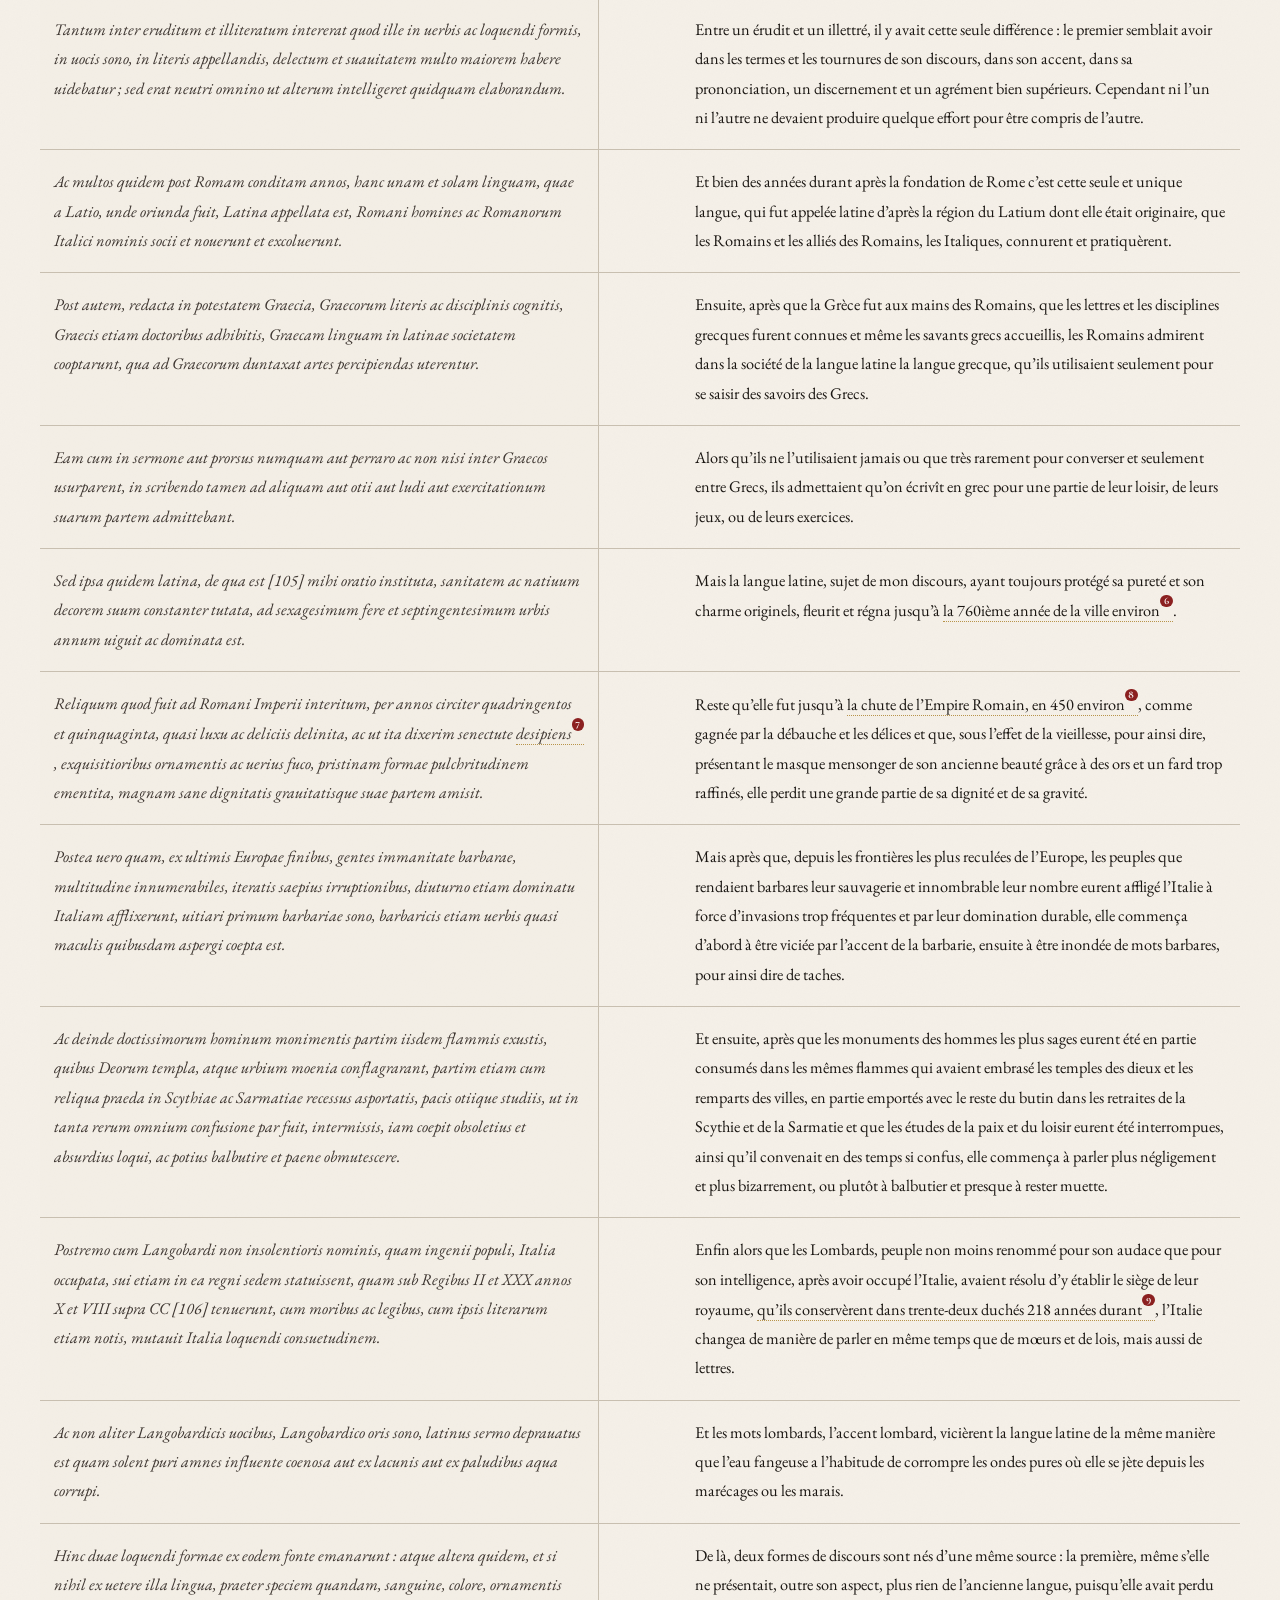
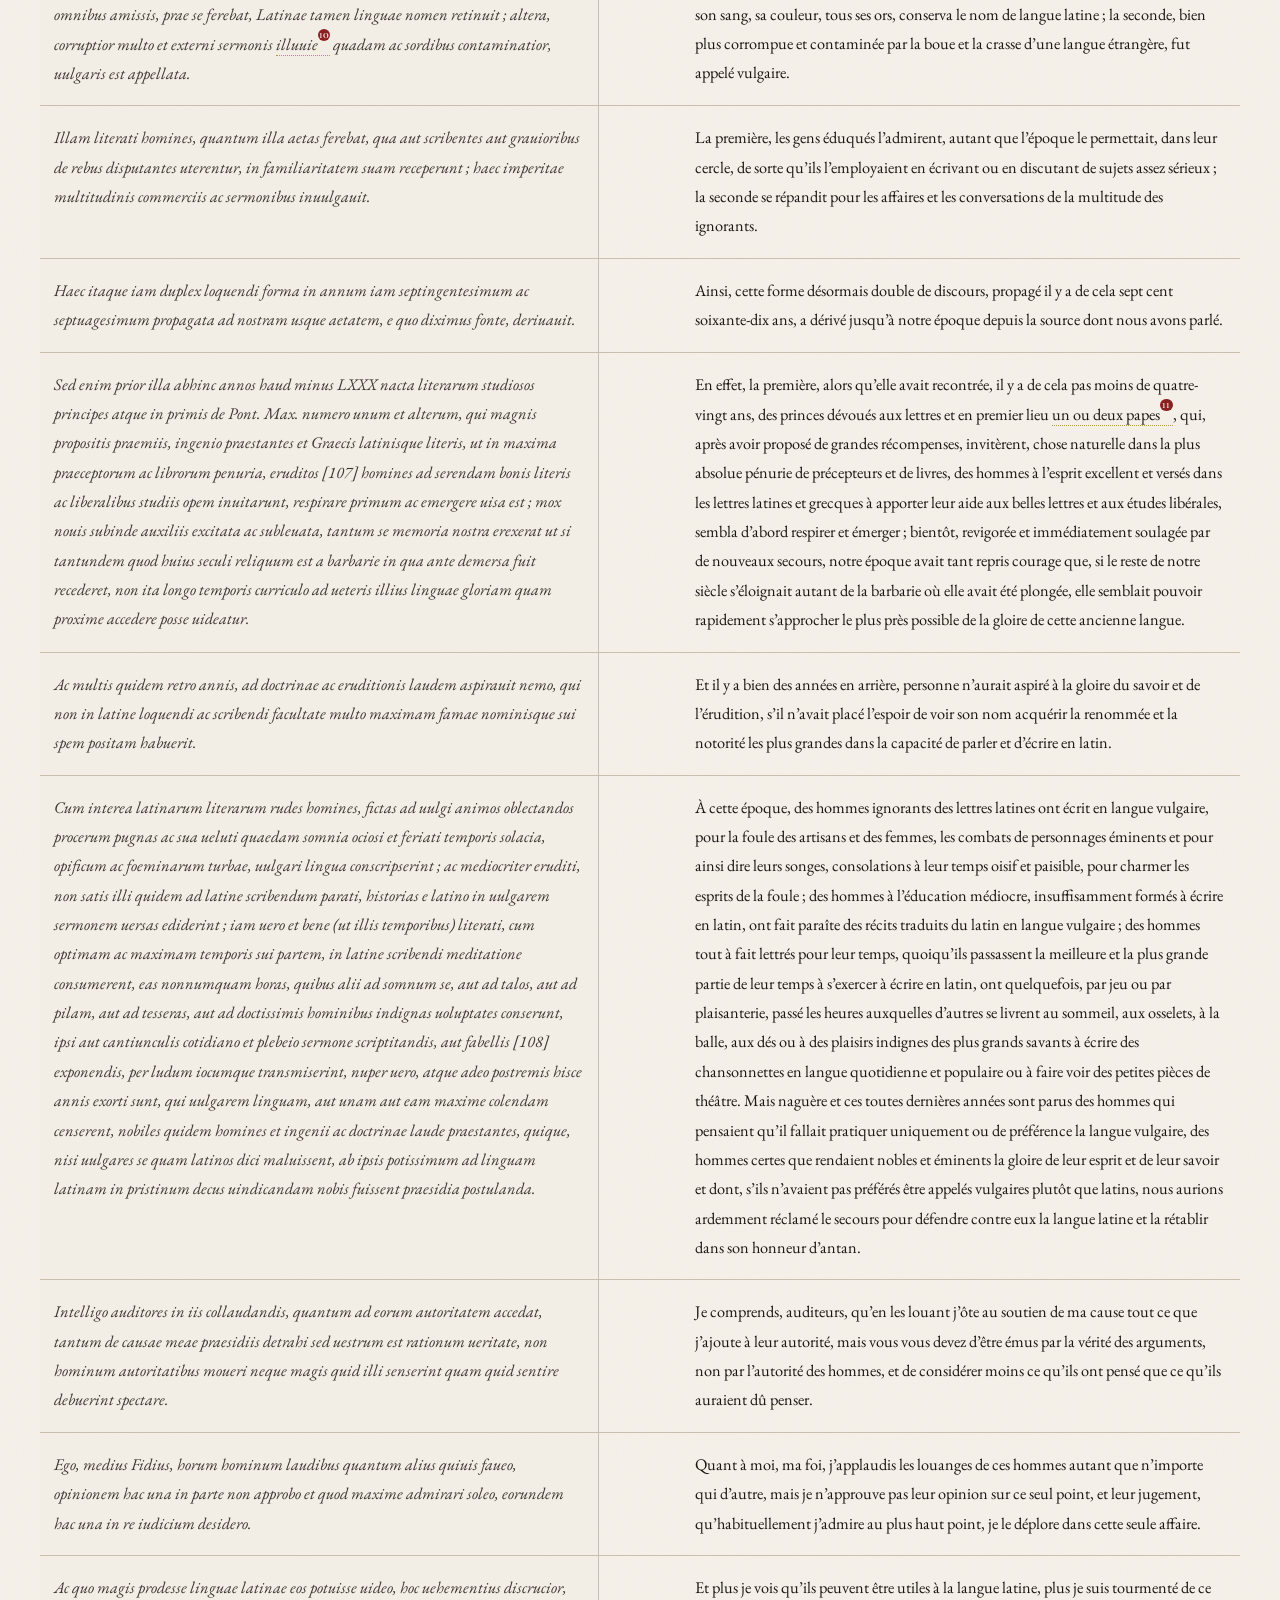
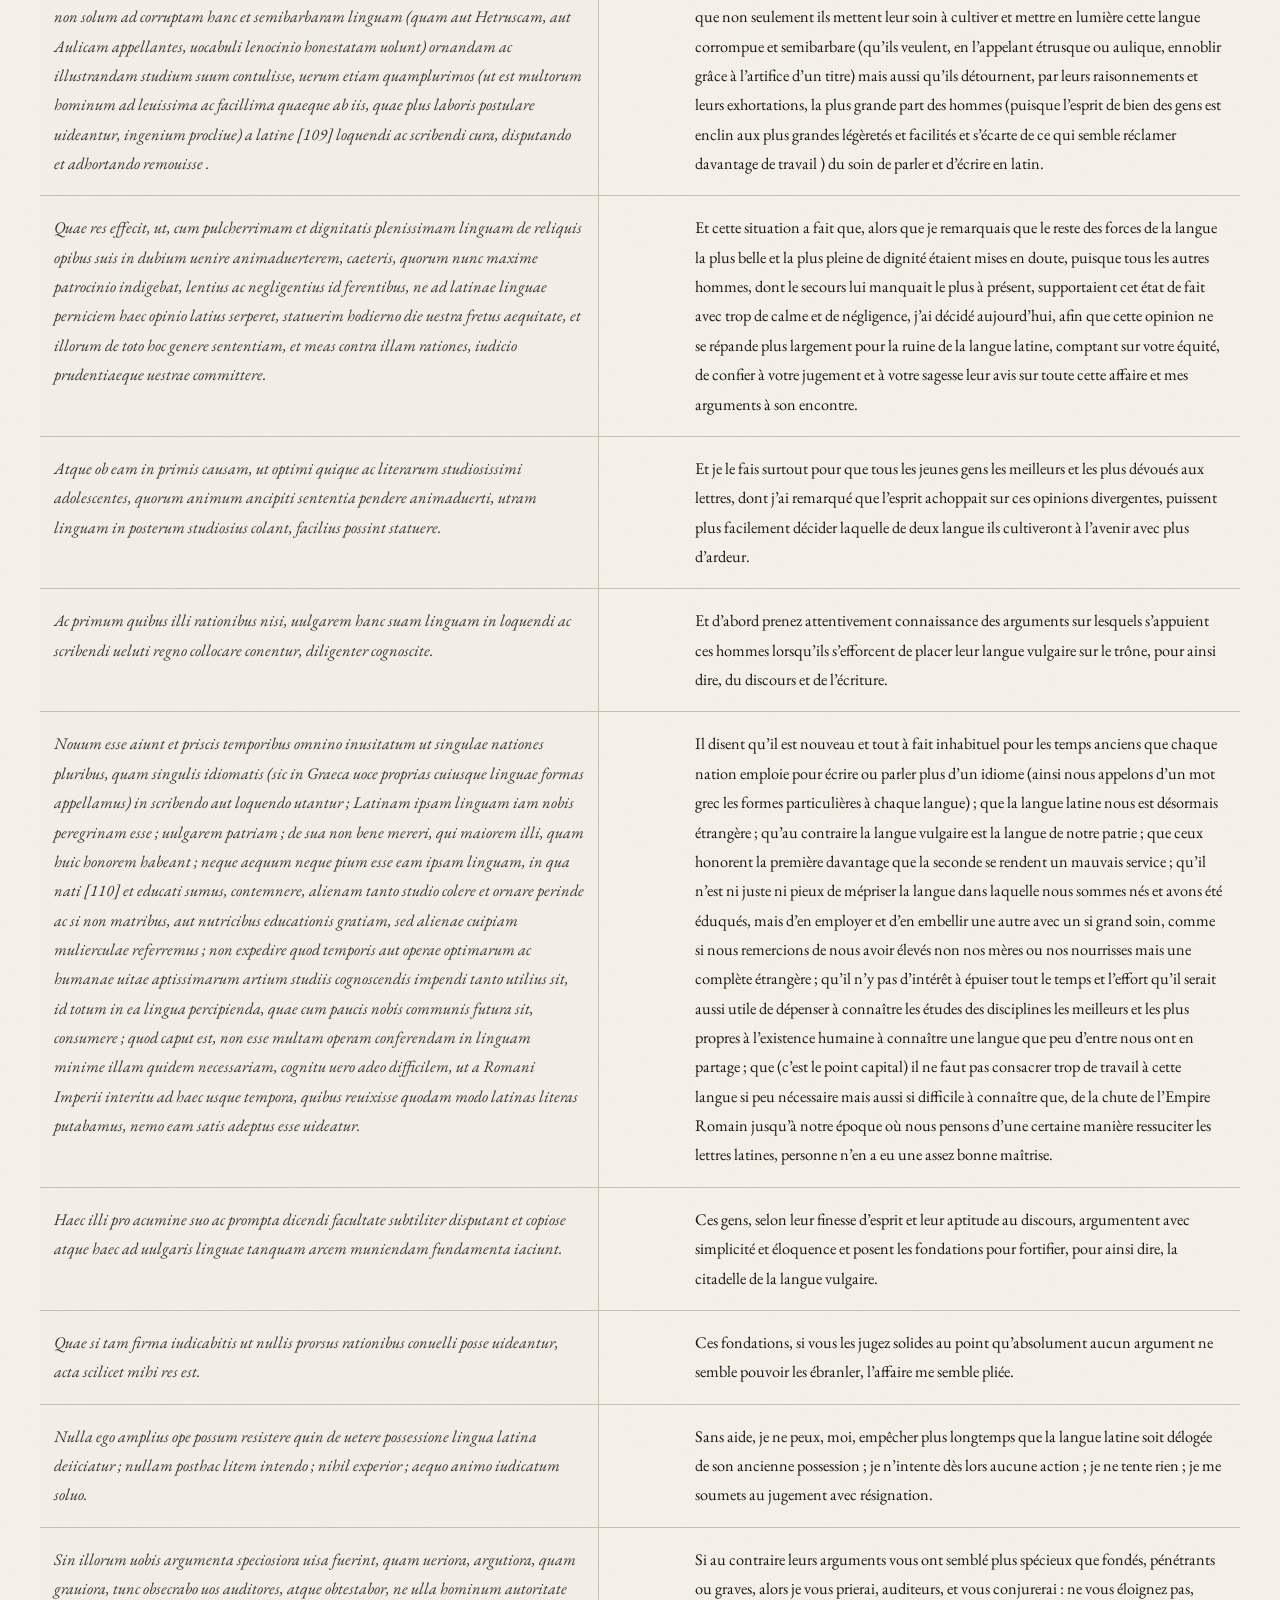
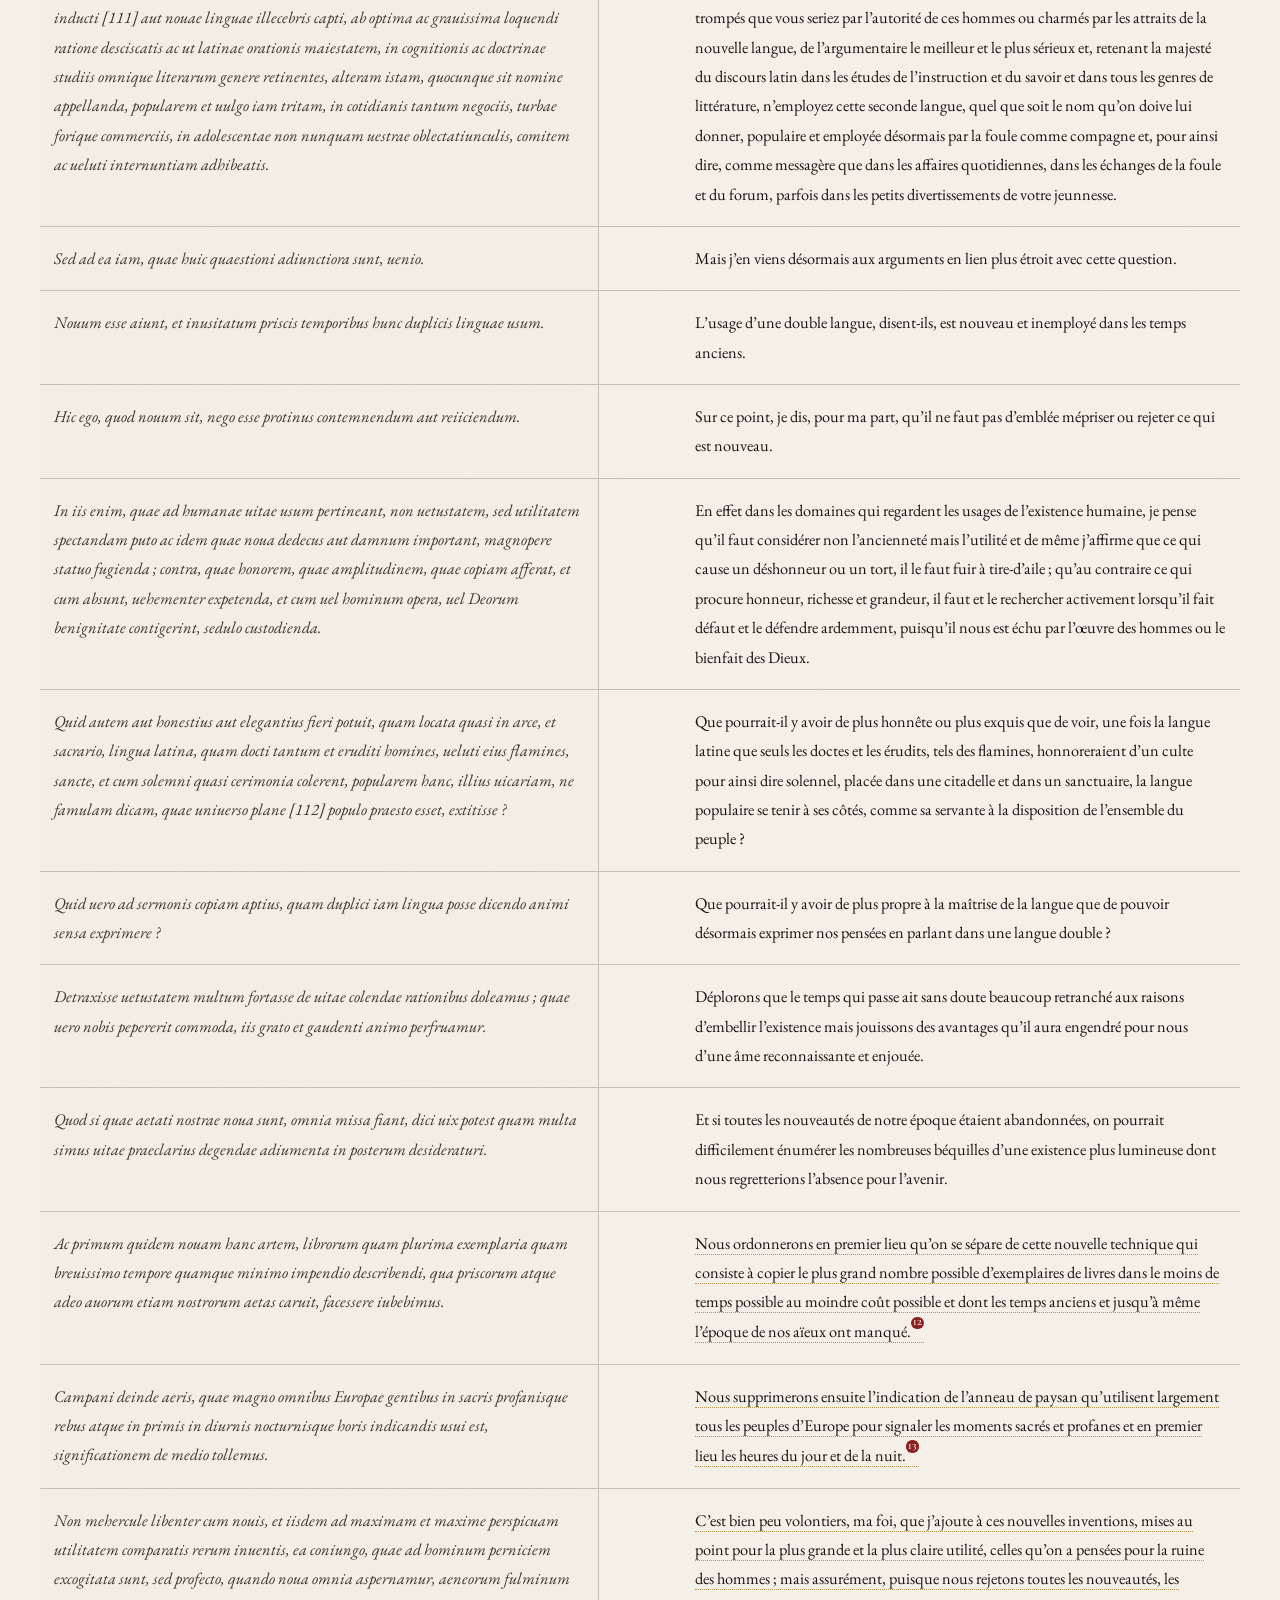
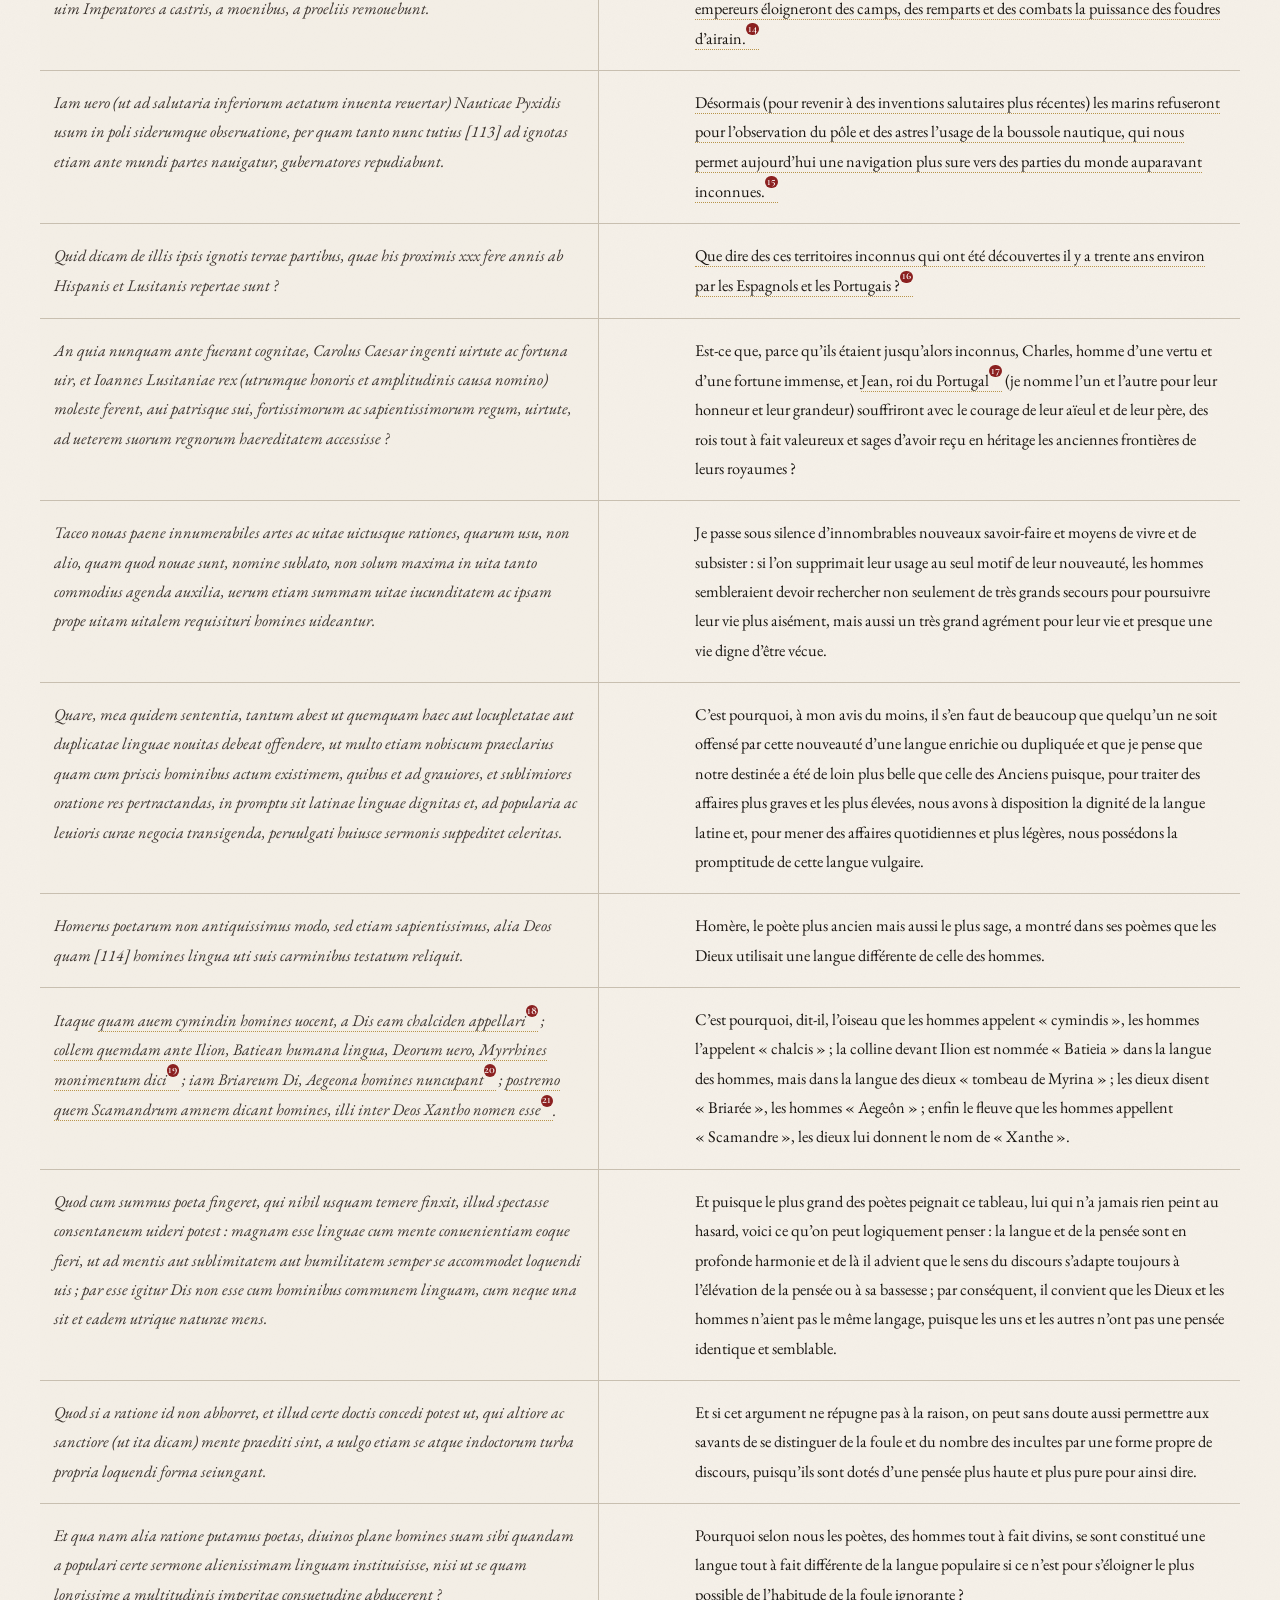
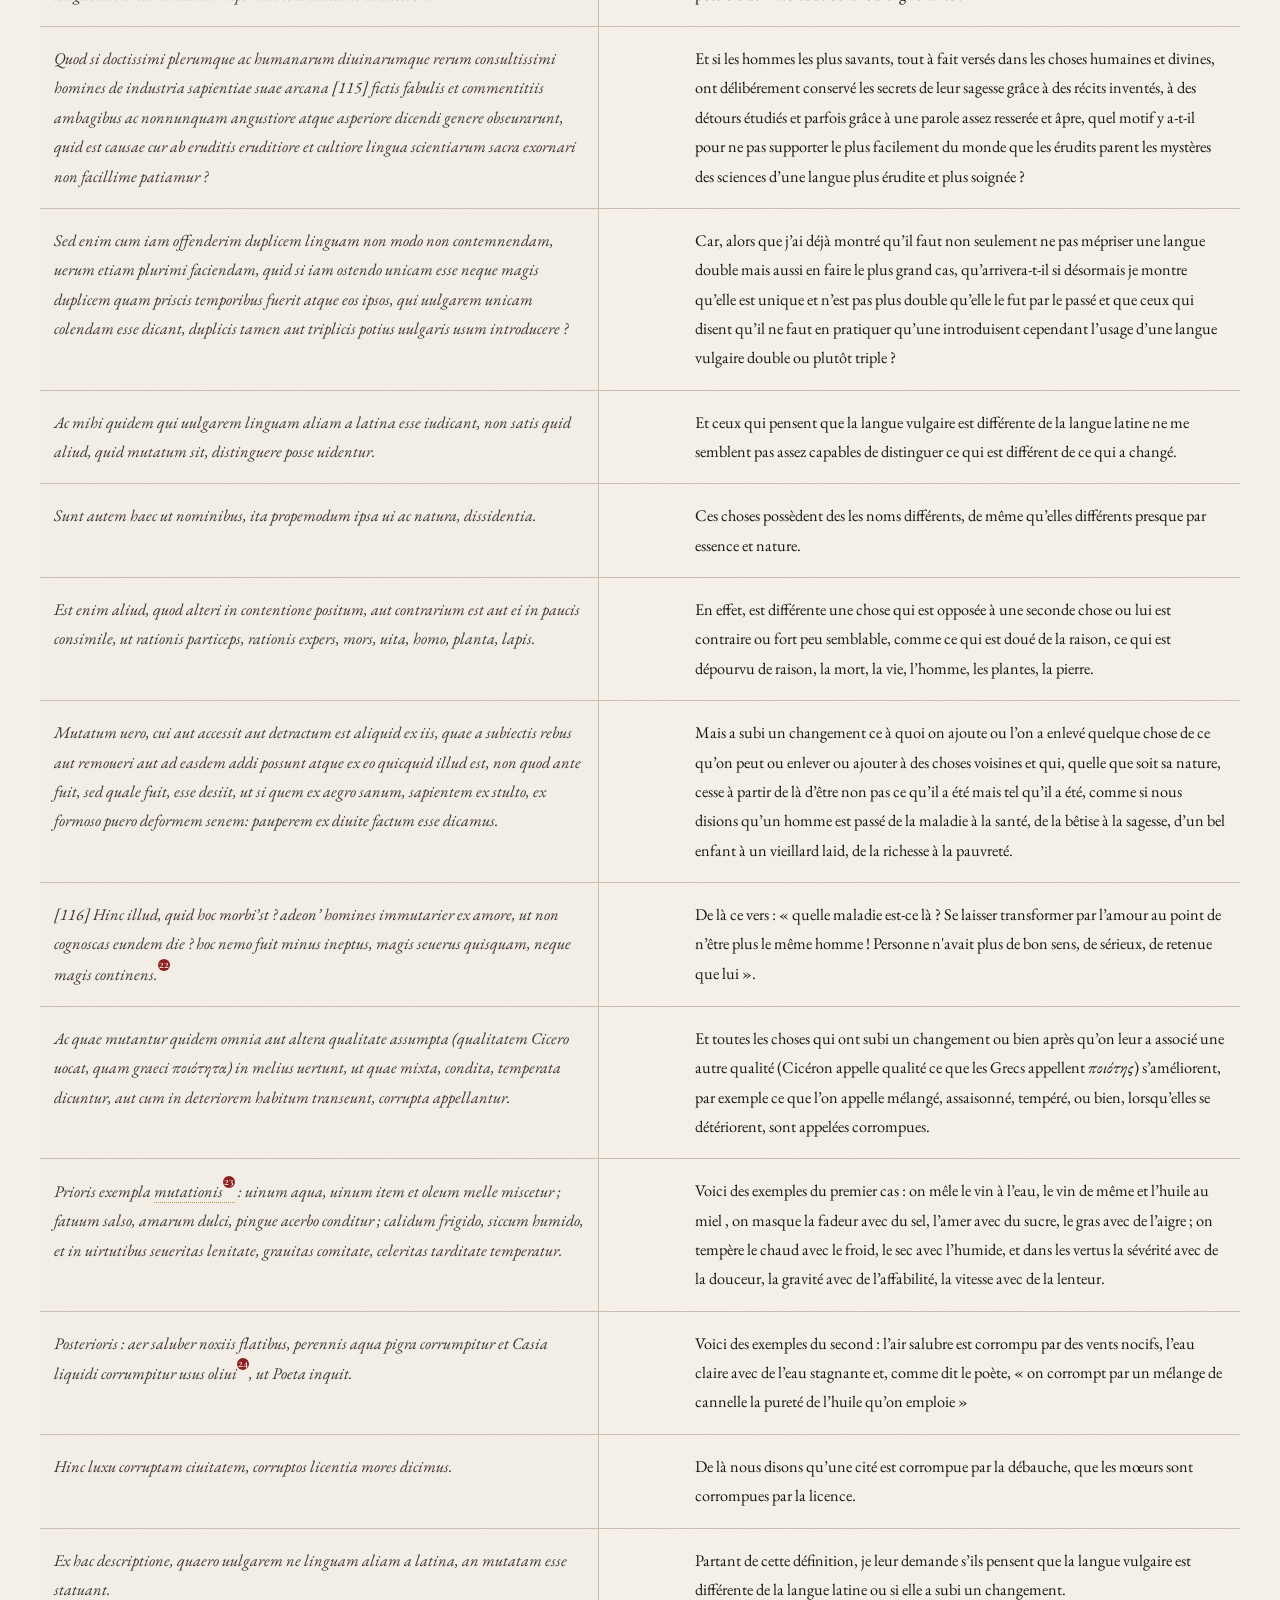
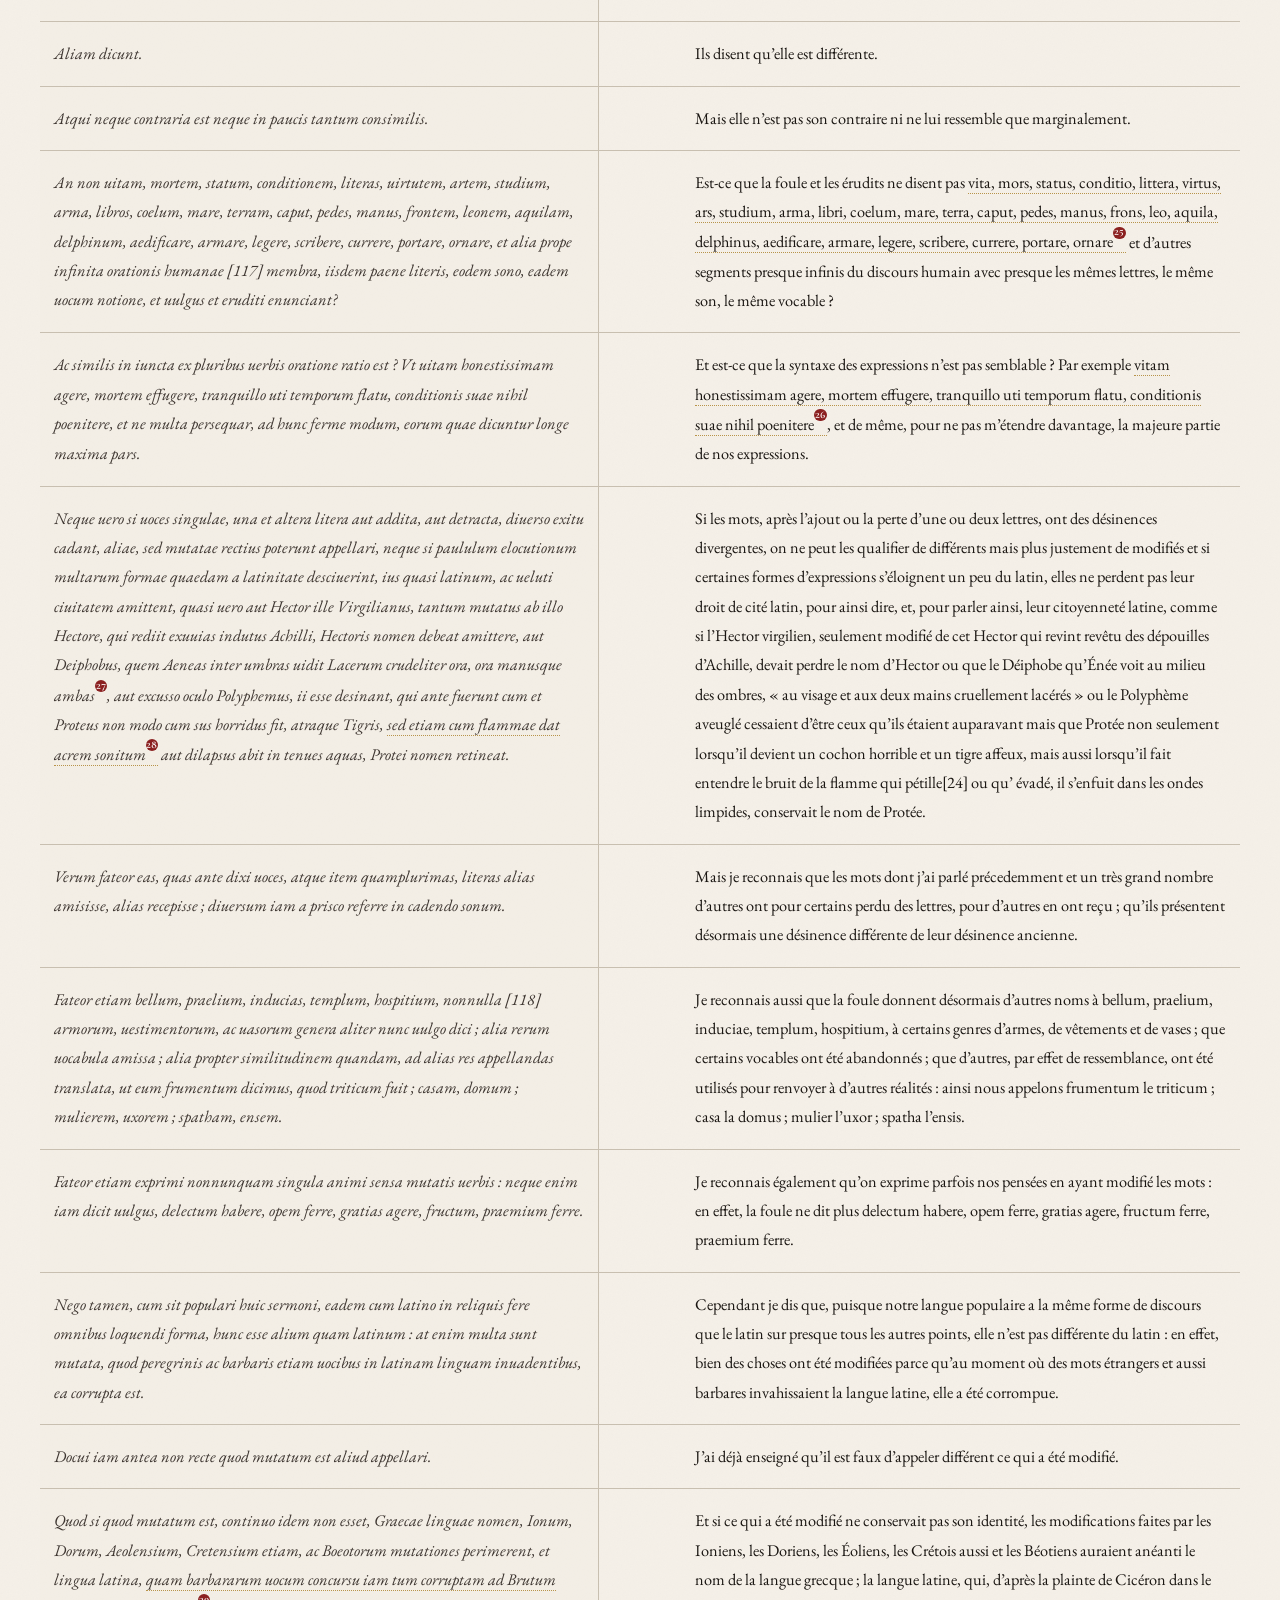
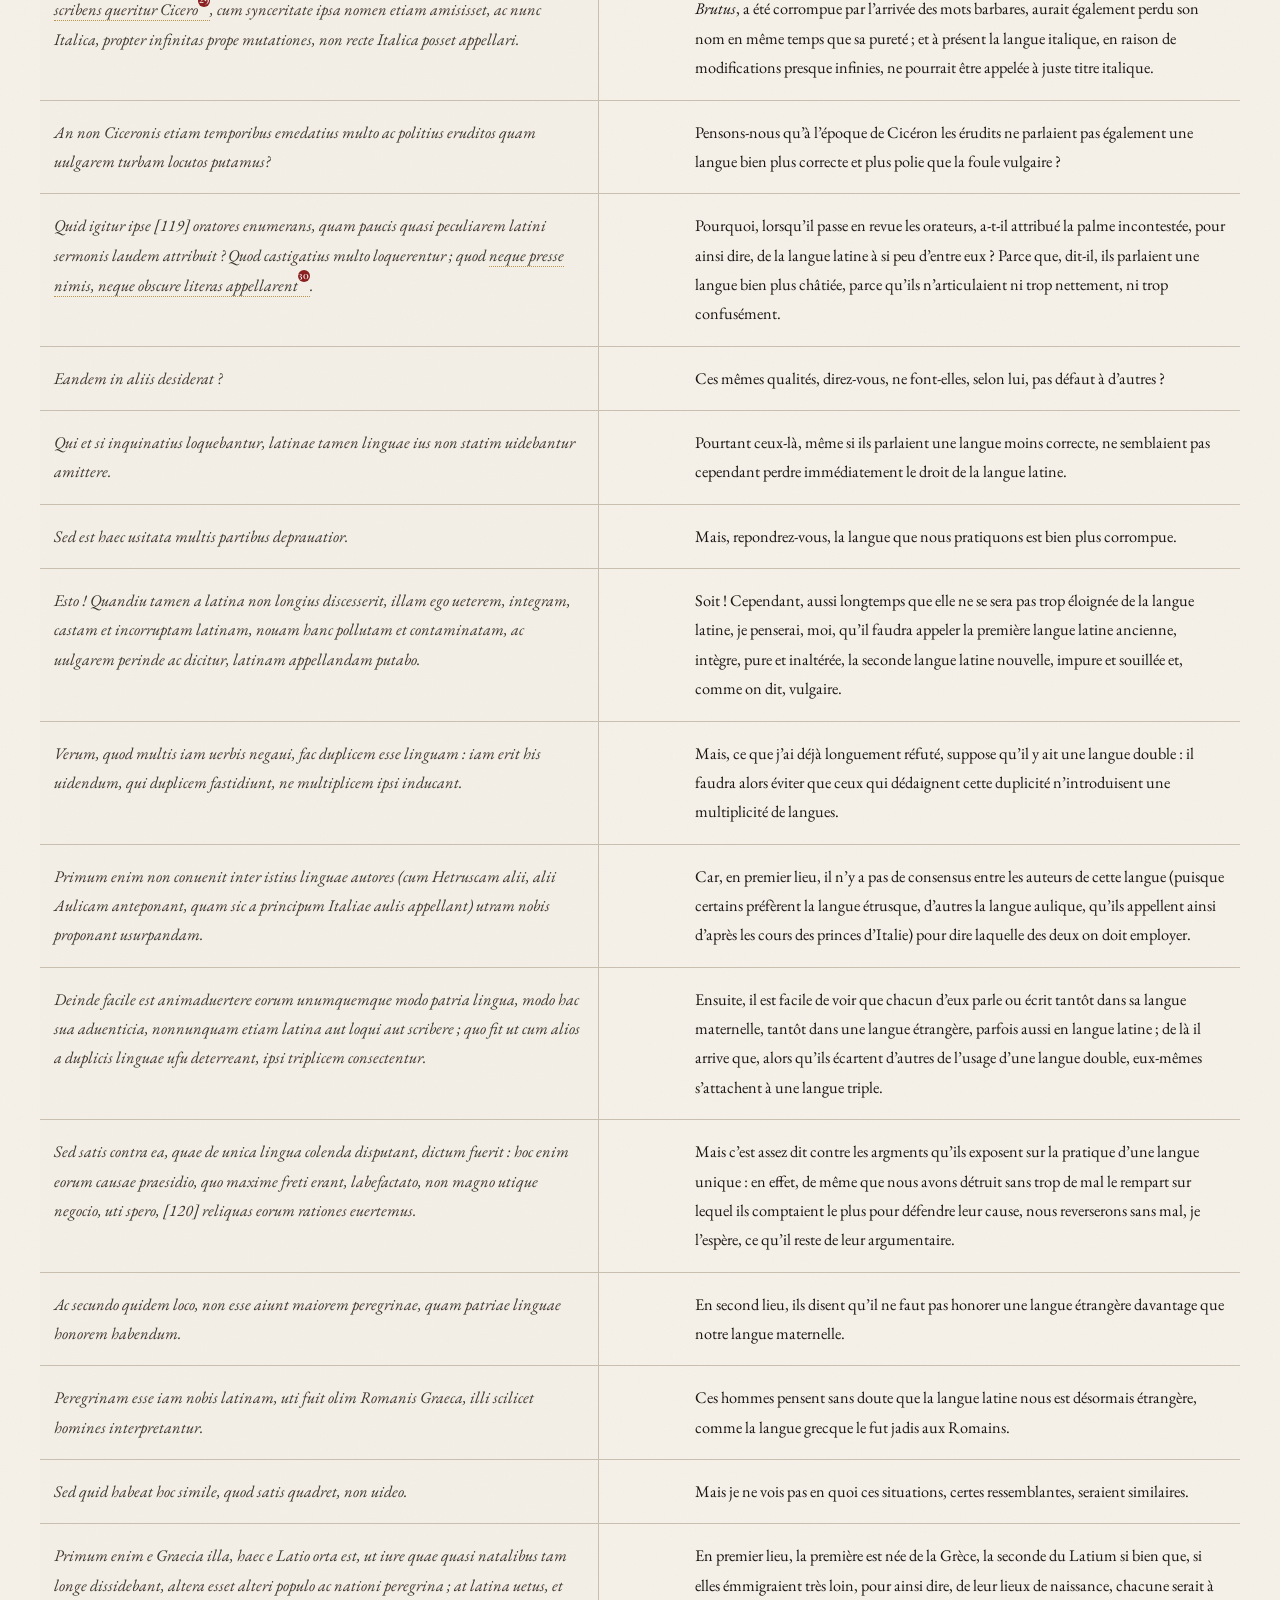
==== commit 1b4b60ef: "Update amaseo_o1.html" ====
--- a/html/amaseo_o1.html
+++ b/html/amaseo_o1.html
@@ -11,7 +11,7 @@
        <ul class="menu">
          <li><a href="../index.html">Retour à l'accueil</a></li>
          <li><a href="https://books.google.fr/books?id=DX5nAAAAcAAJ&printsec=frontcover&source=gbs_book_other_versions_r&redir_esc=y#v=onepage&q&f=false">Consulter l'imprimé</a></li>
-         <li><a href="./amaseo_o2_15_02_2023.html">Romulo Amaseo II</a></li>
+         <li><a href="./amaseo_02.html">Romulo Amaseo II</a></li>
 
        </ul>
      </nav>
@@ -1841,141 +1841,37 @@
    
 <script>
 (function() {
-  /* ── Notice rétractable ─────────────────────────────── */
   document.addEventListener('DOMContentLoaded', function() {
+
+    /* ═══════════════════════════════════════════
+       1. NOTICE RÉTRACTABLE
+    ═══════════════════════════════════════════ */
     var notice = document.getElementById('notice');
     if (notice) {
-      // Récupérer le contenu intérieur
-      var originalContent = notice.innerHTML;
-
-      // Créer le bouton toggle
+      var originalHTML = notice.innerHTML;
+      notice.removeAttribute('style');
+
       var btn = document.createElement('button');
       btn.id = 'notice-toggle';
-      btn.innerHTML = '<span>Notice bibliographique</span><span class="toggle-icon">▾</span>';
-
-      // Wrapper le contenu
+      btn.innerHTML = '<span>Notice bibliographique</span><span class="toggle-icon">&#9660;</span>';
+
       var body = document.createElement('div');
       body.id = 'notice-body';
-      body.innerHTML = originalContent;
+      body.innerHTML = originalHTML;
 
       notice.innerHTML = '';
       notice.appendChild(btn);
       notice.appendChild(body);
 
-      // Supprimer les styles inline de notice
-      notice.removeAttribute('style');
-
       btn.addEventListener('click', function() {
-        var isOpen = body.classList.contains('visible');
-        body.classList.toggle('visible', !isOpen);
-        btn.classList.toggle('open', !isOpen);
+        var open = body.classList.toggle('visible');
+        btn.classList.toggle('open', open);
       });
     }
 
-    /* ── Pop-up de notes ────────────────────────────────── */
-    // Construire le dictionnaire des notes
-    var noteDivs = document.querySelectorAll('div.note');
-    var noteMap = {};
-    noteDivs.forEach(function(div) {
-      var anchor = div.querySelector('a[name]');
-      if (anchor) {
-        var key = anchor.getAttribute('name'); // ex: "n1"
-        var html = div.innerHTML
-          .replace(/<a name="[^"]*"[^>]*>.*?<\/a>/, '') // enlever l'ancre num
-          .trim();
-        noteMap[key] = html;
-      }
-    });
-
-    // Créer le pop-up unique
-    var popup = document.createElement('div');
-    popup.className = 'note-popup';
-    document.body.appendChild(popup);
-
-    var currentTarget = null;
-    var hideTimeout = null;
-
-    function showPopup(anchor, noteId) {
-      clearTimeout(hideTimeout);
-      var content = noteMap[noteId];
-      if (!content) return;
-
-      // Extraire le numéro
-      var numMatch = noteId.match(/\d+/);
-      var num = numMatch ? numMatch[0] : '';
-
-      popup.innerHTML = '<span class="note-num">Note ' + num + '</span>' + content;
-      popup.classList.add('visible');
-
-      // Positionnement
-      var rect = anchor.getBoundingClientRect();
-      var popW = 340;
-      var left = rect.left + window.scrollX;
-      var top  = rect.bottom + window.scrollY + 8;
-
-      // Éviter débordement à droite
-      if (left + popW > window.innerWidth - 16) {
-        left = window.innerWidth - popW - 16;
-      }
-      if (left < 8) left = 8;
-
-      popup.style.left = left + 'px';
-      popup.style.top  = top + 'px';
-    }
-
-    function hidePopup() {
-      hideTimeout = setTimeout(function() {
-        popup.classList.remove('visible');
-        currentTarget = null;
-      }, 180);
-    }
-
-    // Attacher les événements sur chaque appel de note
-    var noteAnchors = document.querySelectorAll('sup[data-type="note"] a');
-    noteAnchors.forEach(function(a) {
-      // L'ancre de renvoi pointe vers #nX, donc href="#n1" → "n1"
-      var href = a.getAttribute('href');
-      var noteId = href ? href.replace('#', '') : null;
-
-      a.addEventListener('mouseenter', function(e) {
-        if (noteId) {
-          currentTarget = a;
-          showPopup(a, noteId);
-        }
-        // Empêcher le scroll vers l'ancre
-        e.preventDefault();
-      });
-
-      a.addEventListener('mouseleave', hidePopup);
-
-      // Clic : empêcher le scroll, afficher/masquer
-      a.addEventListener('click', function(e) {
-        e.preventDefault();
-        if (popup.classList.contains('visible') && currentTarget === a) {
-          popup.classList.remove('visible');
-          currentTarget = null;
-        } else {
-          currentTarget = a;
-          showPopup(a, noteId);
-        }
-      });
-    });
-
-    // Maintenir le pop-up au survol
-    popup.addEventListener('mouseenter', function() {
-      clearTimeout(hideTimeout);
-    });
-    popup.addEventListener('mouseleave', hidePopup);
-
-    // Fermer si on clique ailleurs
-    document.addEventListener('click', function(e) {
-      if (!e.target.closest('sup[data-type="note"]') && !e.target.closest('.note-popup')) {
-        popup.classList.remove('visible');
-        currentTarget = null;
-      }
-    });
-
-    // Nettoyer les styles inline sur la table du texte
+    /* ═══════════════════════════════════════════
+       2. NETTOYER LES STYLES INLINE DU TABLEAU
+    ═══════════════════════════════════════════ */
     var texteDiv = document.getElementById('texte');
     if (texteDiv) {
       texteDiv.removeAttribute('style');
@@ -1985,6 +1881,121 @@
         td.removeAttribute('style');
       });
     }
+
+    /* ═══════════════════════════════════════════
+       3. POPUP NOTES — APPROCHE ROBUSTE
+    ═══════════════════════════════════════════ */
+
+    // 3a. Construire le dictionnaire id → texte complet de la note
+    var noteMap = {};
+    document.querySelectorAll('div.note').forEach(function(div) {
+      var anc = div.querySelector('a[name]');
+      if (!anc) return;
+      var id = anc.getAttribute('name'); // "n1", "n2", ...
+
+      // Cloner le div pour ne pas toucher le DOM original
+      var clone = div.cloneNode(true);
+      // Retirer l'ancre-numéro du clone
+      var ancClone = clone.querySelector('a[name]');
+      if (ancClone) ancClone.remove();
+
+      noteMap[id] = clone.innerHTML.trim();
+    });
+
+    // 3b. Créer le panneau popup (unique, réutilisé)
+    var panel = document.createElement('div');
+    panel.id = 'note-panel';
+    panel.innerHTML =
+      '<button id="note-panel-close" aria-label="Fermer">&#10005;</button>' +
+      '<div id="note-panel-num"></div>' +
+      '<div id="note-panel-body"></div>';
+    document.body.appendChild(panel);
+
+    var panelNum  = document.getElementById('note-panel-num');
+    var panelBody = document.getElementById('note-panel-body');
+    var panelClose = document.getElementById('note-panel-close');
+    var activeAnchor = null;
+
+    function openPanel(anchor, noteId) {
+      var content = noteMap[noteId];
+      if (content === undefined) {
+        console.warn('Note introuvable:', noteId);
+        return;
+      }
+      var num = noteId.replace('n', '');
+      panelNum.textContent  = 'Note ' + num;
+      panelBody.innerHTML   = content;
+
+      // Positionnement : juste sous l'appel de note, dans le flux de la page
+      var rect = anchor.getBoundingClientRect();
+      var scrollY = window.scrollY || window.pageYOffset;
+      var scrollX = window.scrollX || window.pageXOffset;
+
+      var panelW = 380;
+      var left = rect.left + scrollX;
+      var top  = rect.bottom + scrollY + 10;
+
+      // Éviter débordement droite
+      if (left + panelW > window.innerWidth + scrollX - 16) {
+        left = window.innerWidth + scrollX - panelW - 16;
+      }
+      if (left < scrollX + 8) left = scrollX + 8;
+
+      panel.style.left = left + 'px';
+      panel.style.top  = top  + 'px';
+      panel.classList.add('visible');
+      activeAnchor = anchor;
+
+      // Marquer l'appel actif
+      document.querySelectorAll('sup[data-type="note"] a.active-note')
+        .forEach(function(a) { a.classList.remove('active-note'); });
+      anchor.classList.add('active-note');
+    }
+
+    function closePanel() {
+      panel.classList.remove('visible');
+      if (activeAnchor) {
+        activeAnchor.classList.remove('active-note');
+        activeAnchor = null;
+      }
+    }
+
+    // 3c. Attacher les clics sur chaque appel de note
+    document.querySelectorAll('sup[data-type="note"] a').forEach(function(a) {
+      var href = a.getAttribute('href') || '';
+      var noteId = href.replace('#', ''); // "#n1" → "n1"
+
+      a.addEventListener('click', function(e) {
+        e.preventDefault();
+        e.stopPropagation();
+        if (panel.classList.contains('visible') && activeAnchor === a) {
+          closePanel();
+        } else {
+          openPanel(a, noteId);
+        }
+      });
+    });
+
+    // Bouton fermer
+    panelClose.addEventListener('click', function(e) {
+      e.stopPropagation();
+      closePanel();
+    });
+
+    // Clic hors du panneau → fermer
+    document.addEventListener('click', function(e) {
+      if (panel.classList.contains('visible') &&
+          !panel.contains(e.target) &&
+          !e.target.closest('sup[data-type="note"]')) {
+        closePanel();
+      }
+    });
+
+    // Touche Échap
+    document.addEventListener('keydown', function(e) {
+      if (e.key === 'Escape') closePanel();
+    });
+
   });
 })();
 </script>
